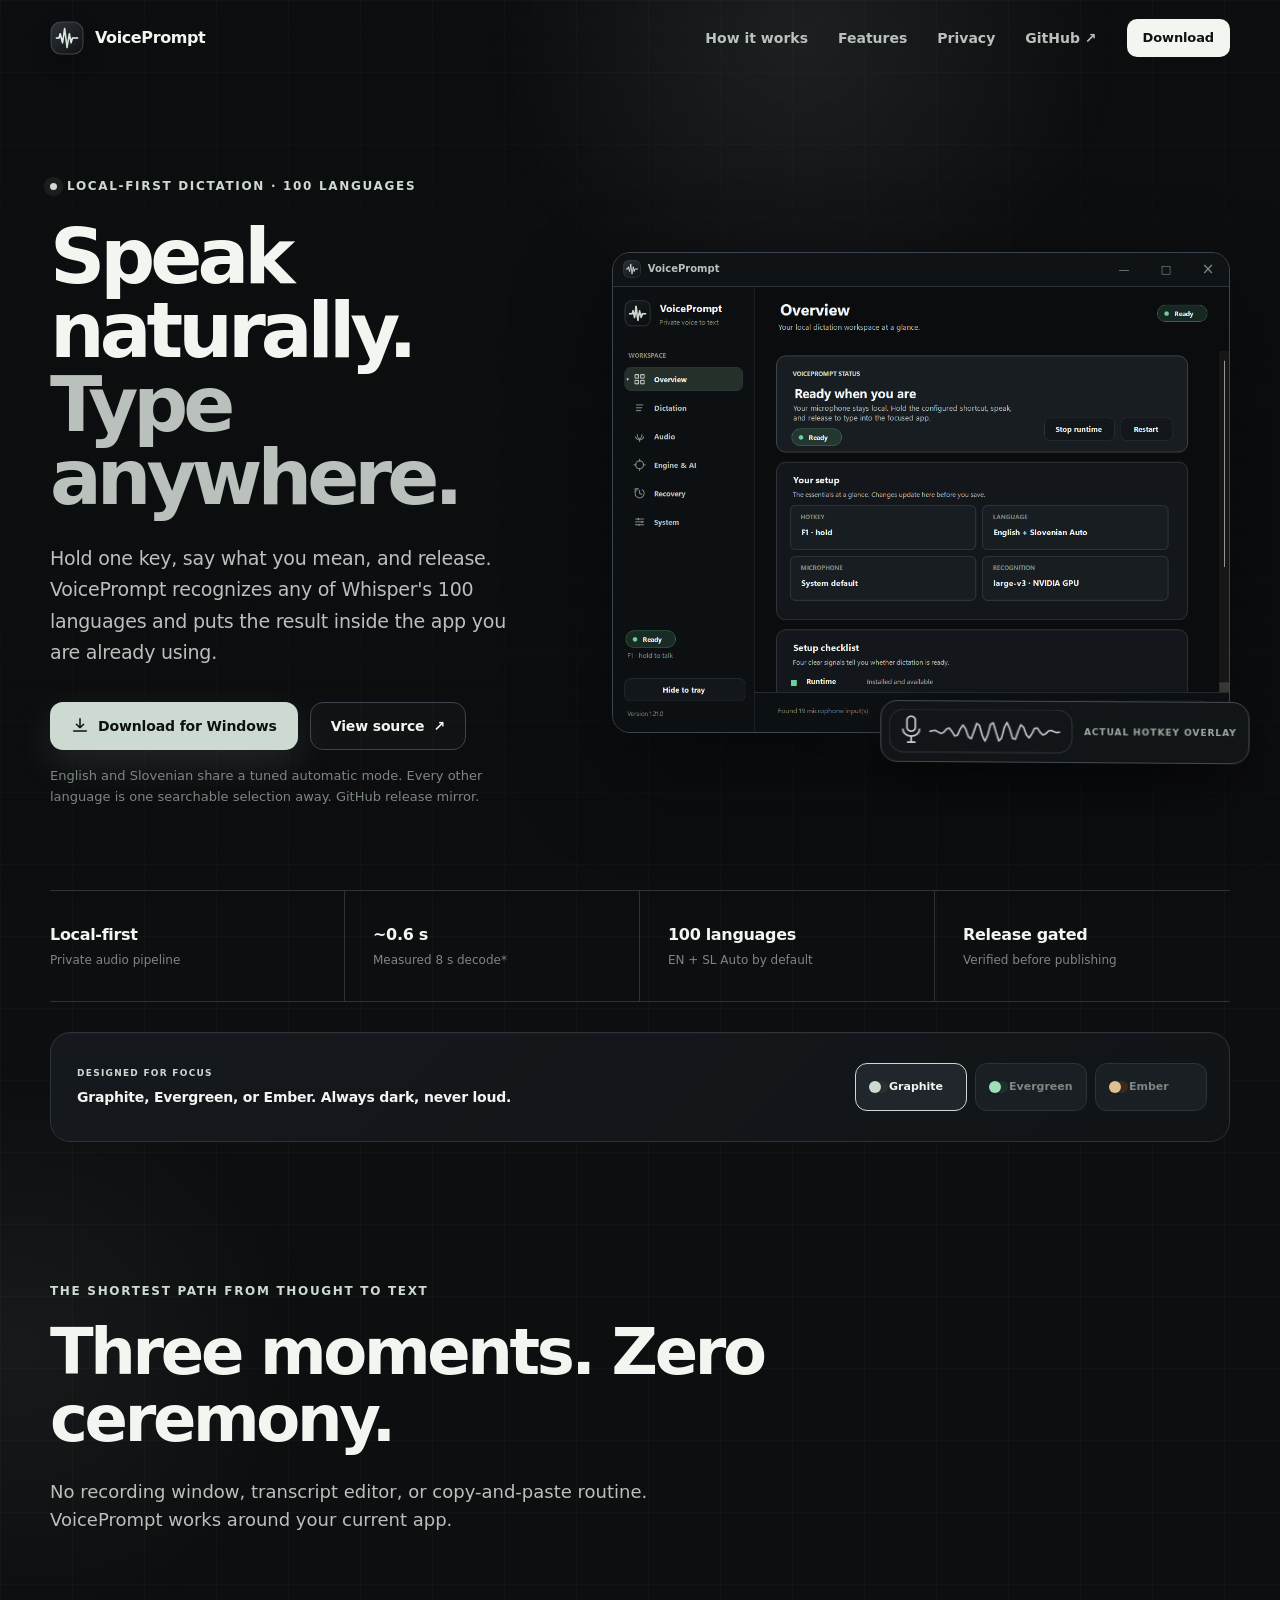
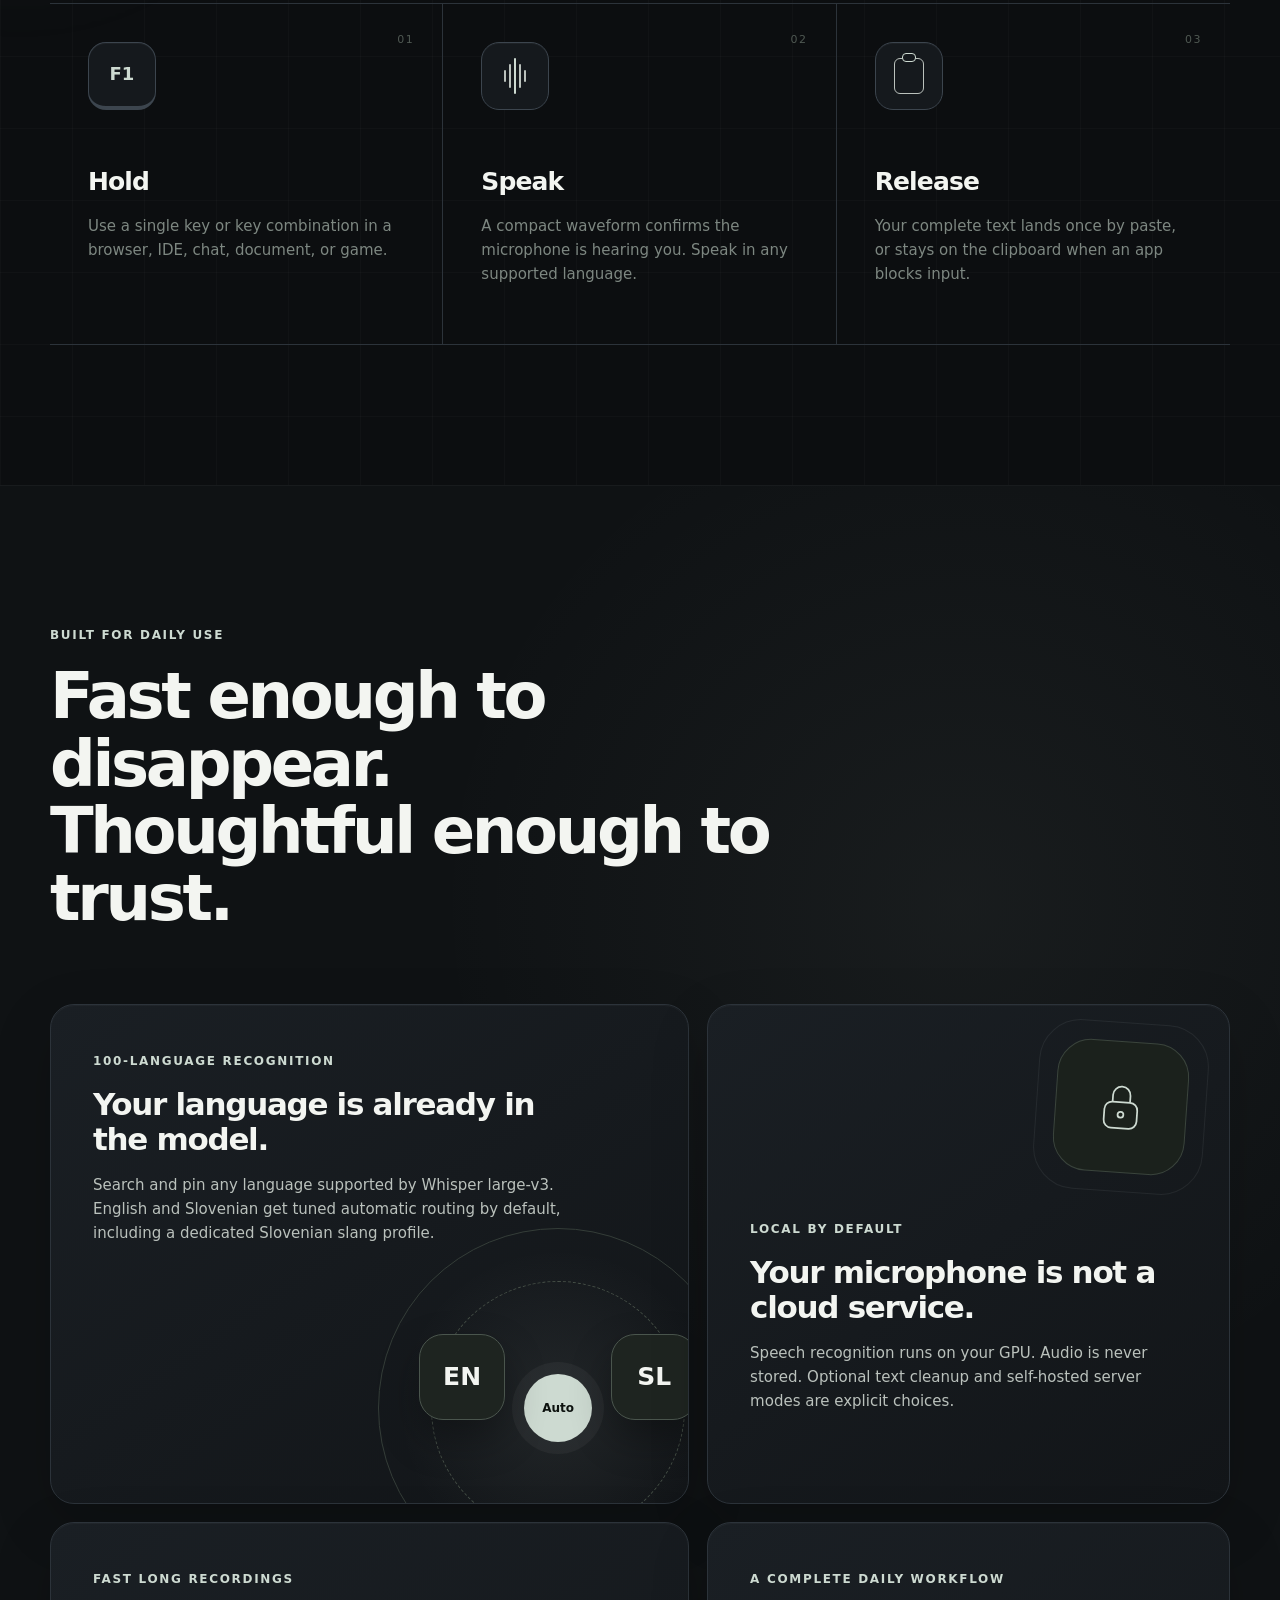
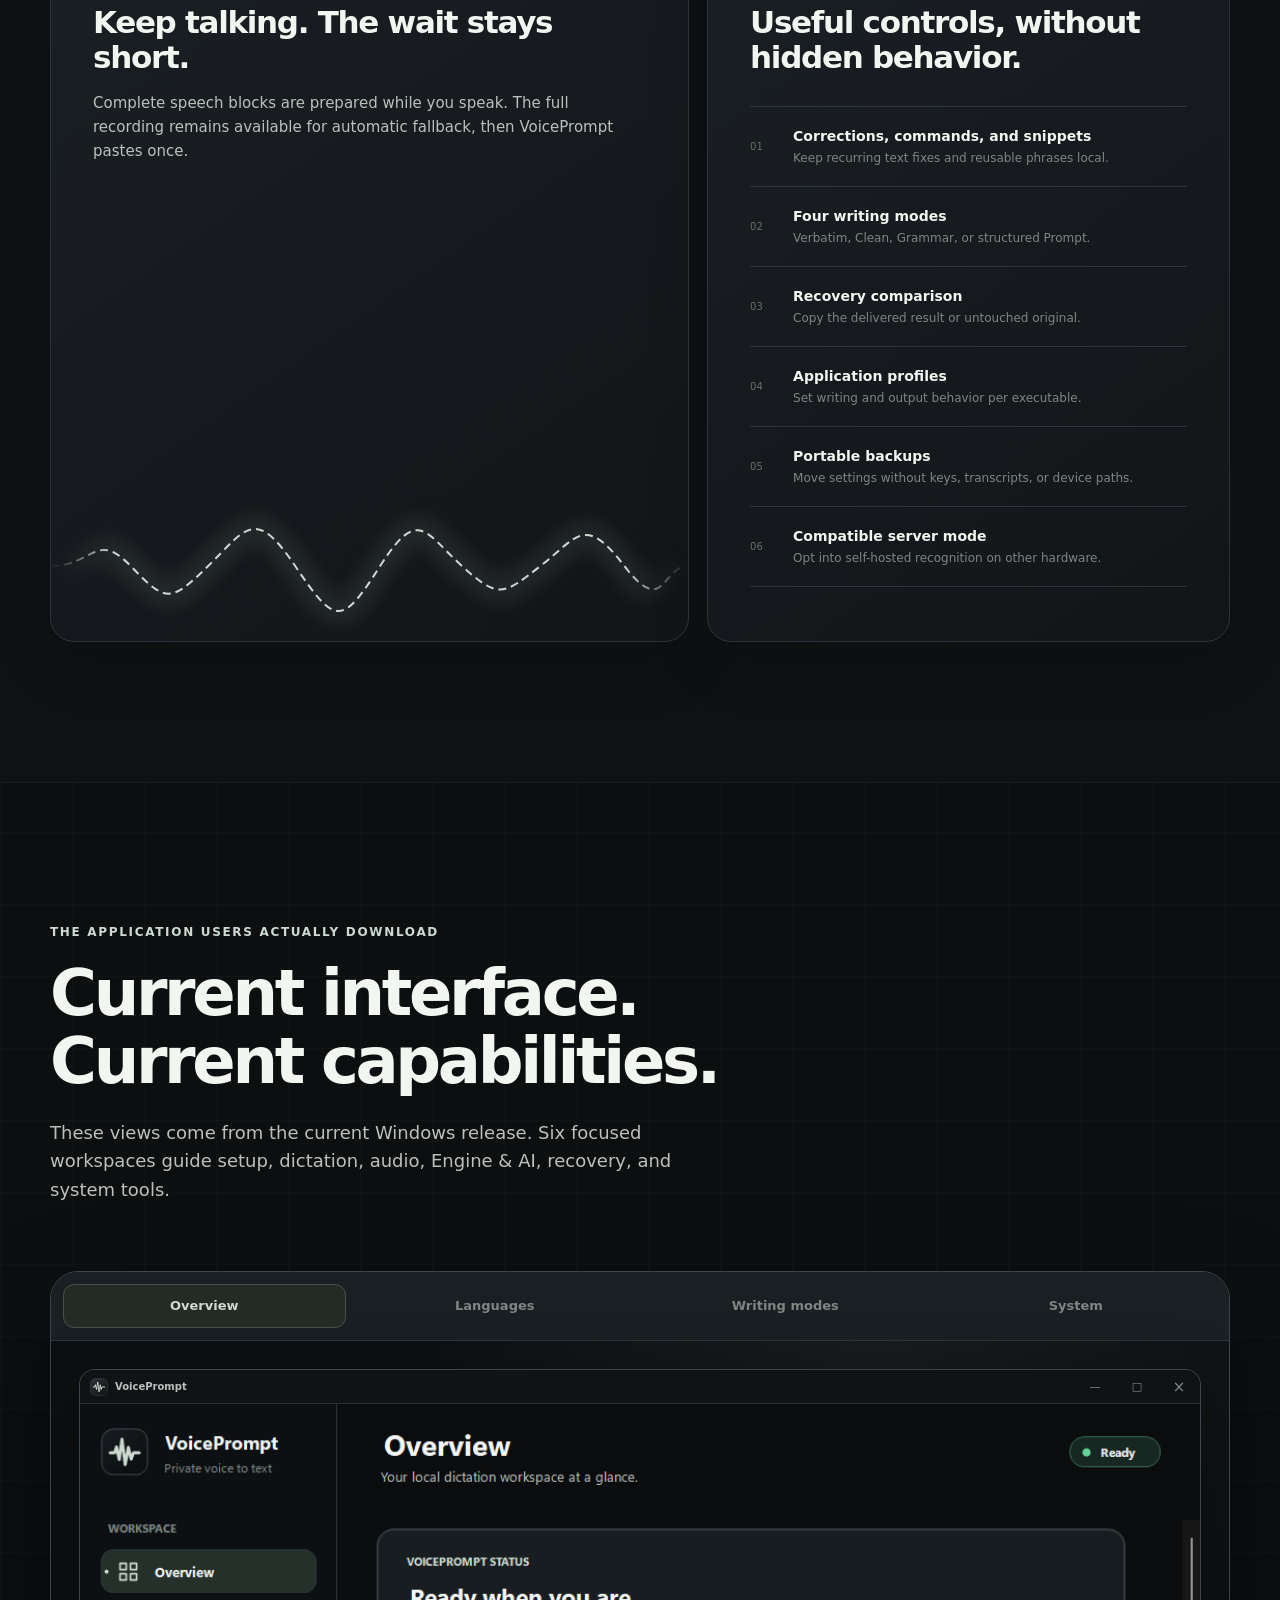
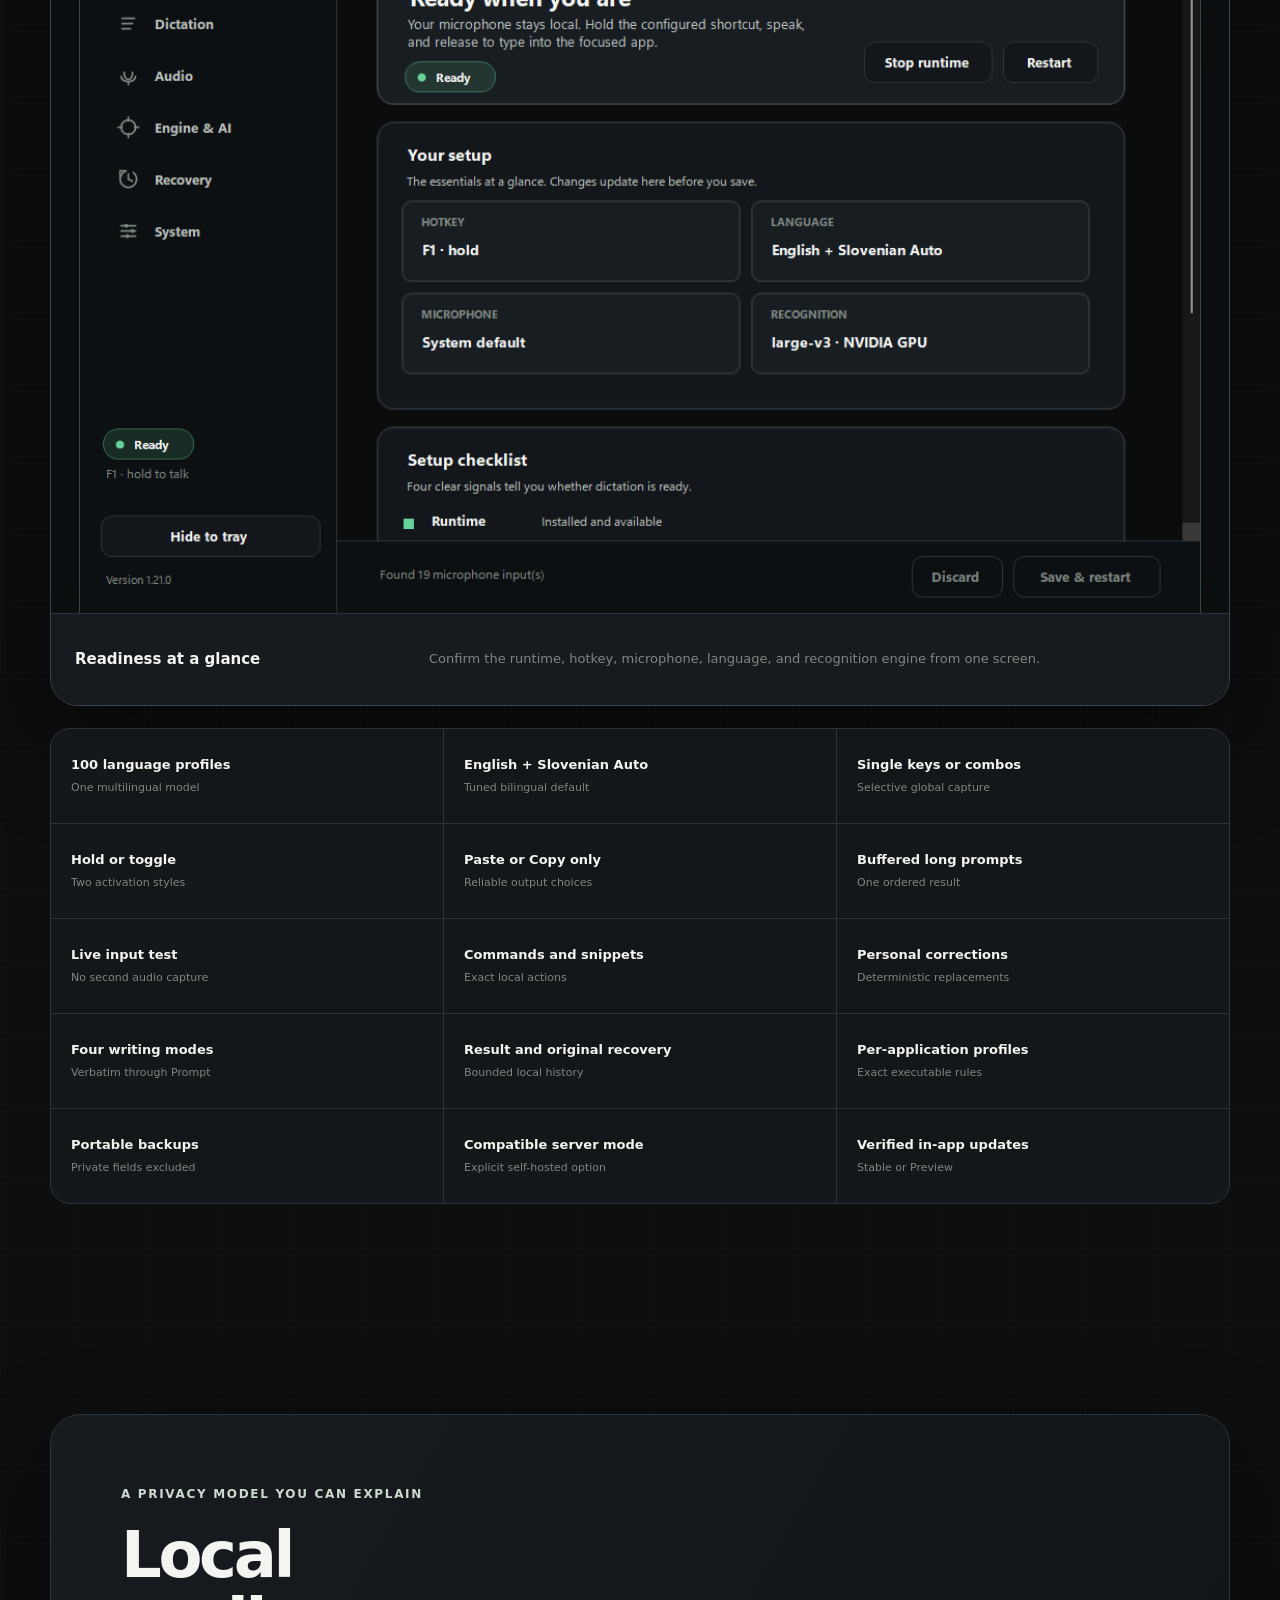
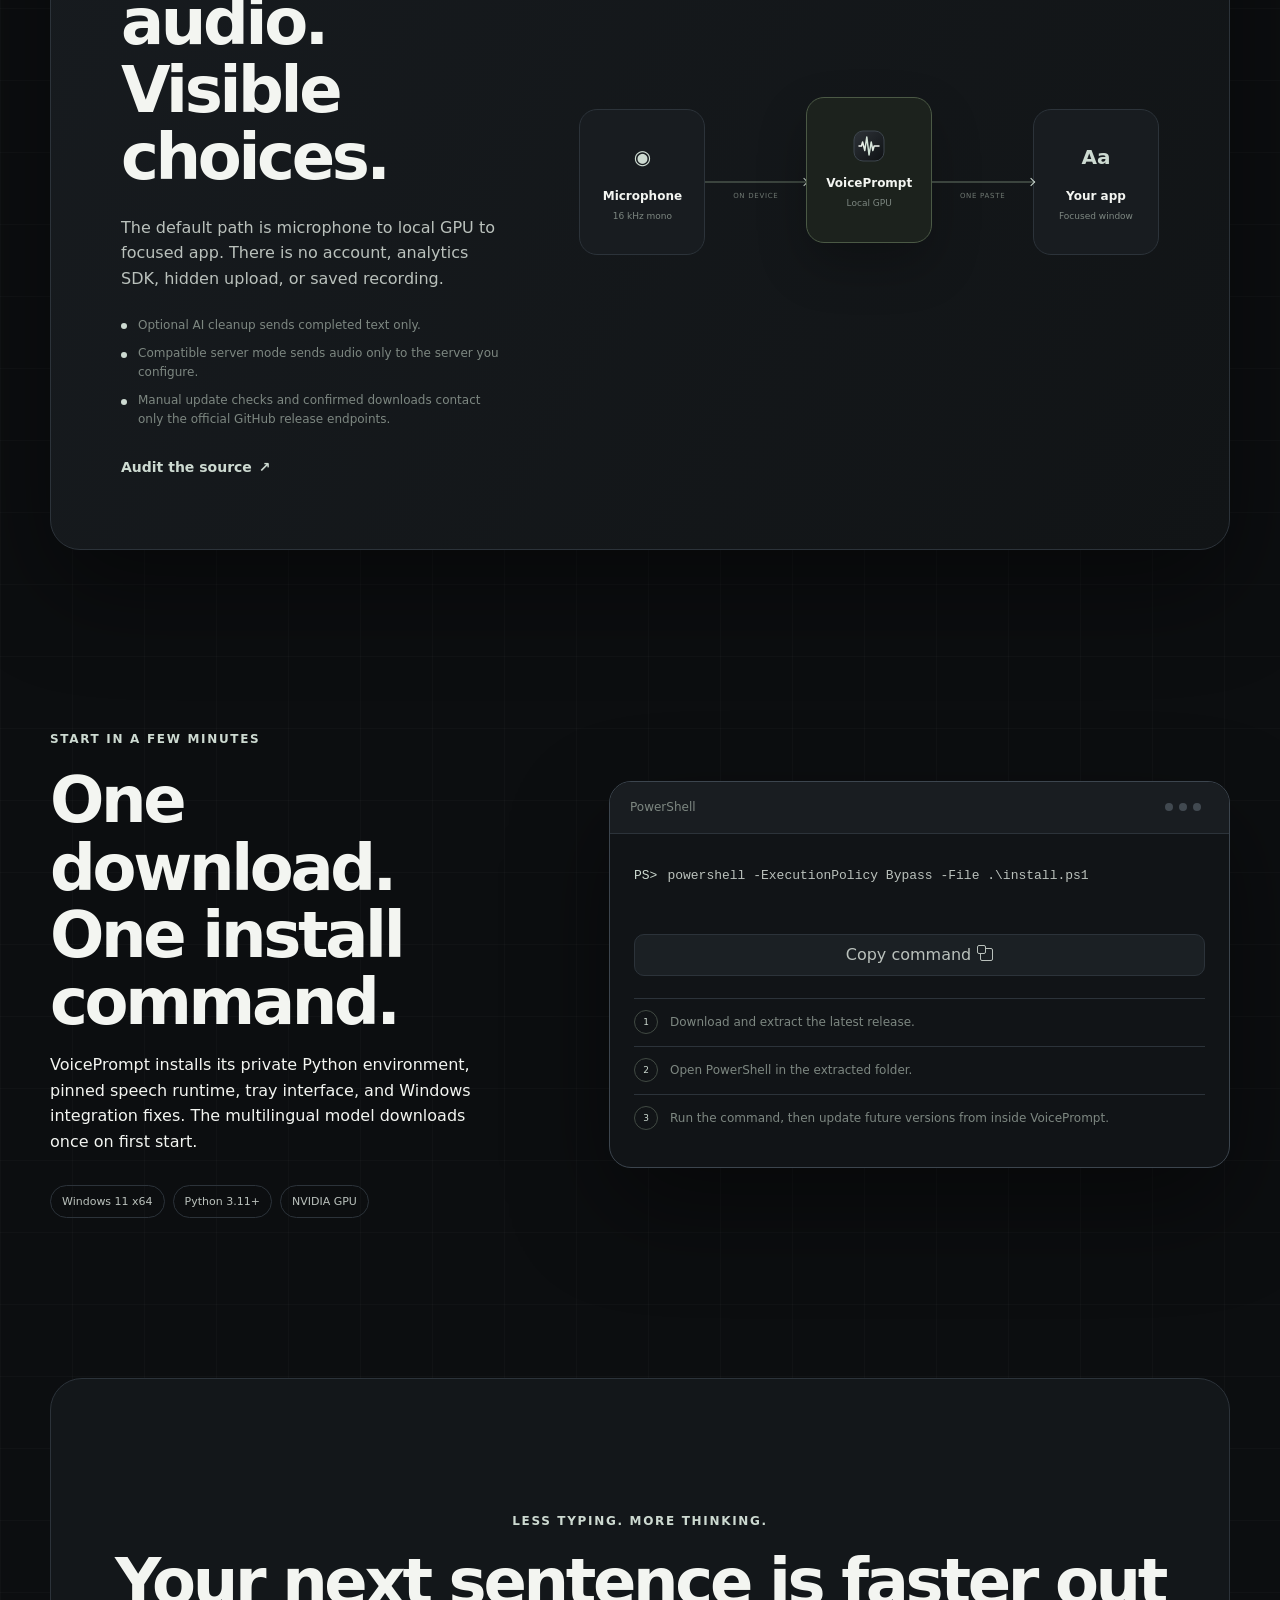
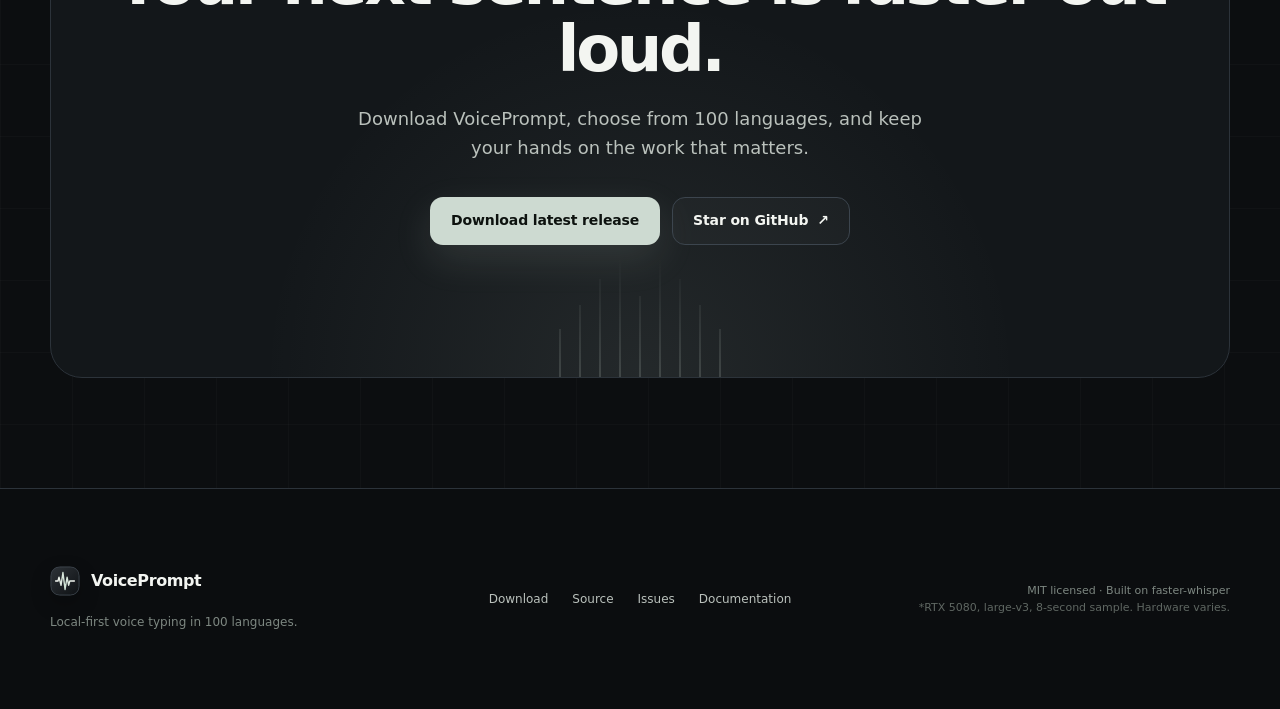
==== docs/index.html @ f35f2668 "feat(updates): install verified releases Verify GitHub digests, published checksums, archive paths, " ====
<!doctype html>
<html lang="en">
<head>
  <meta charset="utf-8">
  <meta name="viewport" content="width=device-width, initial-scale=1">
  <meta name="theme-color" content="#0c0e10">
  <meta name="color-scheme" content="dark">
  <meta name="description" content="VoicePrompt is private, GPU-accelerated voice typing for Windows with 100 Whisper languages, tuned English and Slovenian Auto, recovery, app profiles, and optional AI cleanup.">
  <meta property="og:type" content="website">
  <meta property="og:title" content="VoicePrompt — private voice typing for Windows">
  <meta property="og:description" content="Dictate in any of 100 Whisper languages. Local by default, fast on NVIDIA GPUs, with tuned English and Slovenian automatic detection.">
  <meta property="og:url" content="https://senkokg.github.io/VoicePrompt/">
  <meta property="og:image" content="https://raw.githubusercontent.com/seNkoKG/VoicePrompt/main/assets/logo.png">
  <meta name="twitter:card" content="summary_large_image">
  <link rel="canonical" href="https://senkokg.github.io/VoicePrompt/">
  <link rel="icon" href="assets/mark.svg" type="image/svg+xml">
  <link rel="stylesheet" href="styles.css">
  <title>VoicePrompt — speak naturally, type anywhere</title>
  <script type="application/ld+json">
  {
    "@context": "https://schema.org",
    "@type": "SoftwareApplication",
    "name": "VoicePrompt",
    "applicationCategory": "UtilitiesApplication",
    "operatingSystem": "Windows 11",
    "description": "Private, GPU-accelerated voice-to-text dictation for Windows with 100 supported Whisper languages.",
    "downloadUrl": "https://senkokg.github.io/VoicePrompt/downloads/VoicePrompt-v1.21.0-windows-x64.zip",
    "softwareRequirements": "Windows 11, Python 3.11 or newer, NVIDIA GPU",
    "featureList": "100 Whisper languages, English and Slovenian Auto, global push-to-talk hotkeys, long-recording buffering, local transcript recovery, reusable snippets, application profiles, verified in-app updates, optional AI text cleanup",
    "license": "https://opensource.org/license/mit"
  }
  </script>
</head>
<body>
  <a class="skip-link" href="#main">Skip to content</a>
  <div class="ambient ambient-one" aria-hidden="true"></div>
  <div class="ambient ambient-two" aria-hidden="true"></div>

  <header class="site-header" data-header>
    <nav class="nav shell" aria-label="Main navigation">
      <a class="brand" href="#top" aria-label="VoicePrompt home">
        <img src="assets/mark.svg" alt="" width="34" height="34">
        <span>VoicePrompt</span>
      </a>
      <button class="menu-button" type="button" aria-expanded="false" aria-controls="nav-links" data-menu-button>
        <span class="sr-only">Open navigation</span>
        <span></span><span></span>
      </button>
      <div class="nav-links" id="nav-links" data-nav-links>
        <a href="#how-it-works">How it works</a>
        <a href="#features">Features</a>
        <a href="#privacy">Privacy</a>
        <a href="https://github.com/seNkoKG/VoicePrompt" target="_blank" rel="noreferrer">GitHub <span aria-hidden="true">↗</span></a>
        <a class="button button-small button-light" href="downloads/VoicePrompt-v1.21.0-windows-x64.zip" download>Download</a>
      </div>
    </nav>
  </header>

  <main id="main">
    <section class="hero shell" id="top">
      <div class="hero-copy reveal">
        <div class="eyebrow"><span class="pulse-dot"></span> Local-first dictation · 100 languages</div>
        <h1>Speak naturally.<br><span>Type anywhere.</span></h1>
        <p class="hero-lede">Hold one key, say what you mean, and release. VoicePrompt recognizes any of Whisper's 100 languages and puts the result inside the app you are already using.</p>
        <div class="hero-actions">
          <a class="button button-primary" href="downloads/VoicePrompt-v1.21.0-windows-x64.zip" download>
            <svg aria-hidden="true" viewBox="0 0 20 20"><path d="M10 2v10m0 0 4-4m-4 4L6 8M3 15.5h14"/></svg>
            Download for Windows
          </a>
          <a class="button button-ghost" href="https://github.com/seNkoKG/VoicePrompt">
            View source <span aria-hidden="true">↗</span>
          </a>
        </div>
        <p class="hero-note">English and Slovenian share a tuned automatic mode. Every other language is one searchable selection away. <a href="https://github.com/seNkoKG/VoicePrompt/releases/latest">GitHub release mirror</a>.</p>
      </div>

      <div class="hero-visual reveal reveal-delay" aria-label="VoicePrompt interface preview">
        <div class="visual-glow" aria-hidden="true"></div>
        <div class="app-window product-shot-frame">
          <div class="window-bar" aria-hidden="true">
            <span class="window-title"><img src="assets/mark.svg" alt="" width="18" height="18"> VoicePrompt</span>
            <span class="window-actions"><i>—</i><i>□</i><i>×</i></span>
          </div>
          <div class="window-canvas">
            <img src="assets/app-overview.png" alt="VoicePrompt Overview showing runtime status, hotkey, language, microphone, and recognition setup" width="1080" height="780">
          </div>
        </div>
        <div class="recording-preview">
          <img src="assets/recording-overlay.png" alt="The actual compact VoicePrompt microphone and waveform overlay" width="176" height="44">
          <span>Actual hotkey overlay</span>
        </div>
      </div>
    </section>

    <section class="trust-strip shell reveal" aria-label="Product highlights">
      <div><strong>Local-first</strong><span>Private audio pipeline</span></div>
      <div><strong>~0.6 s</strong><span>Measured 8 s decode*</span></div>
      <div><strong>100 languages</strong><span>EN + SL Auto by default</span></div>
      <div><strong>Release gated</strong><span>Verified before publishing</span></div>
    </section>

    <section class="palette-strip shell reveal" aria-label="VoicePrompt interface themes">
      <div class="palette-copy">
        <span>Designed for focus</span>
        <strong>Graphite, Evergreen, or Ember. Always dark, never loud.</strong>
      </div>
      <div class="palette-controls" role="group" aria-label="Preview a website theme" data-theme-switcher>
        <button type="button" aria-pressed="true" data-theme="graphite"><i></i>Graphite</button>
        <button type="button" aria-pressed="false" data-theme="evergreen"><i></i>Evergreen</button>
        <button type="button" aria-pressed="false" data-theme="ember"><i></i>Ember</button>
      </div>
    </section>

    <section class="section shell" id="how-it-works">
      <div class="section-heading reveal">
        <p class="kicker">The shortest path from thought to text</p>
        <h2>Three moments. Zero ceremony.</h2>
        <p>No recording window, transcript editor, or copy-and-paste routine. VoicePrompt works around your current app.</p>
      </div>
      <div class="steps">
        <article class="step reveal">
          <span class="step-number">01</span>
          <div class="step-icon key-icon" aria-hidden="true">F1</div>
          <h3>Hold</h3>
          <p>Use a single key or key combination in a browser, IDE, chat, document, or game.</p>
        </article>
        <article class="step reveal reveal-delay-one">
          <span class="step-number">02</span>
          <div class="step-icon wave-icon" aria-hidden="true"><i></i><i></i><i></i><i></i><i></i></div>
          <h3>Speak</h3>
          <p>A compact waveform confirms the microphone is hearing you. Speak in any supported language.</p>
        </article>
        <article class="step reveal reveal-delay-two">
          <span class="step-number">03</span>
          <div class="step-icon paste-icon" aria-hidden="true"><span></span></div>
          <h3>Release</h3>
          <p>Your complete text lands once by paste, or stays on the clipboard when an app blocks input.</p>
        </article>
      </div>
    </section>

    <section class="section product-section" id="features">
      <div class="shell">
        <div class="section-heading reveal">
          <p class="kicker">Built for daily use</p>
          <h2>Fast enough to disappear.<br>Thoughtful enough to trust.</h2>
        </div>
        <div class="bento">
          <article class="bento-card bento-language reveal">
            <div class="card-copy">
              <span class="card-tag">100-language recognition</span>
              <h3>Your language is already in the model.</h3>
              <p>Search and pin any language supported by Whisper large-v3. English and Slovenian get tuned automatic routing by default, including a dedicated Slovenian slang profile.</p>
            </div>
            <div class="language-orbit" aria-hidden="true">
              <div class="orbit-ring"></div>
              <span class="lang-en">EN</span><span class="lang-sl">SL</span>
              <i>Auto</i><b>+98</b>
            </div>
          </article>

          <article class="bento-card bento-private reveal reveal-delay-one">
            <div class="privacy-lock" aria-hidden="true">
              <svg viewBox="0 0 64 64"><rect x="15" y="27" width="34" height="27" rx="8"/><path d="M23 27v-7a9 9 0 0118 0v7"/><circle cx="32" cy="40" r="3"/></svg>
            </div>
            <span class="card-tag">Local by default</span>
            <h3>Your microphone is not a cloud service.</h3>
            <p>Speech recognition runs on your GPU. Audio is never stored. Optional text cleanup and self-hosted server modes are explicit choices.</p>
          </article>

          <article class="bento-card bento-wave reveal">
            <span class="card-tag">Fast long recordings</span>
            <h3>Keep talking. The wait stays short.</h3>
            <p>Complete speech blocks are prepared while you speak. The full recording remains available for automatic fallback, then VoicePrompt pastes once.</p>
            <div class="wave-stage" aria-hidden="true">
              <svg viewBox="0 0 600 120" preserveAspectRatio="none">
                <path class="wave-line wave-back" d="M0 60 C40 60 42 31 75 60 S112 90 148 60 S192 12 230 60 S274 108 310 60 S352 33 387 60 S426 83 461 60 S502 18 540 60 S575 60 600 60"/>
                <path class="wave-line" d="M0 60 C40 60 42 31 75 60 S112 90 148 60 S192 12 230 60 S274 108 310 60 S352 33 387 60 S426 83 461 60 S502 18 540 60 S575 60 600 60"/>
              </svg>
            </div>
          </article>

          <article class="bento-card bento-tools reveal reveal-delay-one">
            <span class="card-tag">A complete daily workflow</span>
            <h3>Useful controls, without hidden behavior.</h3>
            <div class="tool-list">
              <div><i>01</i><span><strong>Corrections, commands, and snippets</strong><small>Keep recurring text fixes and reusable phrases local.</small></span></div>
              <div><i>02</i><span><strong>Four writing modes</strong><small>Verbatim, Clean, Grammar, or structured Prompt.</small></span></div>
              <div><i>03</i><span><strong>Recovery comparison</strong><small>Copy the delivered result or untouched original.</small></span></div>
              <div><i>04</i><span><strong>Application profiles</strong><small>Set writing and output behavior per executable.</small></span></div>
              <div><i>05</i><span><strong>Portable backups</strong><small>Move settings without keys, transcripts, or device paths.</small></span></div>
              <div><i>06</i><span><strong>Compatible server mode</strong><small>Opt into self-hosted recognition on other hardware.</small></span></div>
            </div>
          </article>
        </div>
      </div>
    </section>

    <section class="section shell interface-section" id="interface">
      <div class="section-heading reveal">
        <p class="kicker">The application users actually download</p>
        <h2>Current interface.<br>Current capabilities.</h2>
        <p>These views come from the current Windows release. Six focused workspaces guide setup, dictation, audio, Engine &amp; AI, recovery, and system tools.</p>
      </div>
      <div class="interface-showcase reveal" data-interface-showcase>
        <div class="interface-tabs" role="tablist" aria-label="VoicePrompt interface views">
          <button type="button" role="tab" aria-controls="interface-panel" aria-selected="true" data-shot="assets/app-overview.png" data-alt="VoicePrompt Overview with readiness and setup cards" data-title="Readiness at a glance" data-copy="Confirm the runtime, hotkey, microphone, language, and recognition engine from one screen.">Overview</button>
          <button type="button" role="tab" aria-controls="interface-panel" aria-selected="false" tabindex="-1" data-shot="assets/app-languages.png" data-alt="VoicePrompt Dictation page with automatic English and Slovenian detection plus an additional-language catalog" data-title="100 language profiles" data-copy="Keep fast English + Slovenian Auto as the default, or add any of Whisper's 98 other languages with portable context and corrections.">Languages</button>
          <button type="button" role="tab" aria-controls="interface-panel" aria-selected="false" tabindex="-1" data-shot="assets/app-writing.png" data-alt="VoicePrompt Engine and AI page with Verbatim, Clean, Grammar, and Prompt writing modes" data-title="Local first, optional intelligence" data-copy="Verbatim adds no provider delay. Clean, Grammar, and Prompt are explicit text-only options with strict fallback.">Writing modes</button>
          <button type="button" role="tab" aria-controls="interface-panel" aria-selected="false" tabindex="-1" data-shot="assets/app-system.png" data-alt="VoicePrompt System page showing local diagnostics and manual verified application updates" data-title="Diagnostics and safe updates" data-copy="Inspect local runtime health, choose Stable or Preview, and install a SHA-256-verified release without leaving VoicePrompt.">System</button>
        </div>
        <div class="interface-stage" id="interface-panel" role="tabpanel">
          <div class="shot-window">
            <div class="window-bar" aria-hidden="true">
              <span class="window-title"><img src="assets/mark.svg" alt="" width="18" height="18"> VoicePrompt</span>
              <span class="window-actions"><i>—</i><i>□</i><i>×</i></span>
            </div>
            <img src="assets/app-overview.png" alt="VoicePrompt Overview with readiness and setup cards" width="1080" height="780" data-interface-image>
          </div>
        </div>
        <div class="interface-caption" aria-live="polite">
          <strong data-interface-title>Readiness at a glance</strong>
          <span data-interface-copy>Confirm the runtime, hotkey, microphone, language, and recognition engine from one screen.</span>
        </div>
      </div>
      <ul class="capability-grid reveal" aria-label="VoicePrompt capabilities">
        <li><strong>100 language profiles</strong><span>One multilingual model</span></li>
        <li><strong>English + Slovenian Auto</strong><span>Tuned bilingual default</span></li>
        <li><strong>Single keys or combos</strong><span>Selective global capture</span></li>
        <li><strong>Hold or toggle</strong><span>Two activation styles</span></li>
        <li><strong>Paste or Copy only</strong><span>Reliable output choices</span></li>
        <li><strong>Buffered long prompts</strong><span>One ordered result</span></li>
        <li><strong>Live input test</strong><span>No second audio capture</span></li>
        <li><strong>Commands and snippets</strong><span>Exact local actions</span></li>
        <li><strong>Personal corrections</strong><span>Deterministic replacements</span></li>
        <li><strong>Four writing modes</strong><span>Verbatim through Prompt</span></li>
        <li><strong>Result and original recovery</strong><span>Bounded local history</span></li>
        <li><strong>Per-application profiles</strong><span>Exact executable rules</span></li>
        <li><strong>Portable backups</strong><span>Private fields excluded</span></li>
        <li><strong>Compatible server mode</strong><span>Explicit self-hosted option</span></li>
        <li><strong>Verified in-app updates</strong><span>Stable or Preview</span></li>
      </ul>
    </section>

    <section class="section shell privacy-section" id="privacy">
      <div class="privacy-panel reveal">
        <div class="privacy-copy">
          <p class="kicker">A privacy model you can explain</p>
          <h2>Local audio.<br>Visible choices.</h2>
          <p>The default path is microphone to local GPU to focused app. There is no account, analytics SDK, hidden upload, or saved recording.</p>
          <ul class="privacy-details">
            <li>Optional AI cleanup sends completed text only.</li>
            <li>Compatible server mode sends audio only to the server you configure.</li>
            <li>Manual update checks and confirmed downloads contact only the official GitHub release endpoints.</li>
          </ul>
          <a class="text-link" href="https://github.com/seNkoKG/VoicePrompt">Audit the source <span aria-hidden="true">↗</span></a>
        </div>
        <div class="privacy-flow" aria-label="Private data flow">
          <div class="flow-node"><span class="flow-icon">◉</span><strong>Microphone</strong><small>16 kHz mono</small></div>
          <div class="flow-line"><i></i><span>on device</span></div>
          <div class="flow-node featured"><img src="assets/mark.svg" alt="" width="32" height="32"><strong>VoicePrompt</strong><small>Local GPU</small></div>
          <div class="flow-line"><i></i><span>one paste</span></div>
          <div class="flow-node"><span class="flow-icon">Aa</span><strong>Your app</strong><small>Focused window</small></div>
        </div>
      </div>
    </section>

    <section class="section shell install-section" id="install">
      <div class="install-grid">
        <div class="section-heading reveal">
          <p class="kicker">Start in a few minutes</p>
          <h2>One download.<br>One install command.</h2>
          <p>VoicePrompt installs its private Python environment, pinned speech runtime, tray interface, and Windows integration fixes. The multilingual model downloads once on first start.</p>
          <div class="requirements"><span>Windows 11 x64</span><span>Python 3.11+</span><span>NVIDIA GPU</span></div>
        </div>
        <div class="install-card reveal reveal-delay-one">
          <div class="terminal-bar"><span>PowerShell</span><i></i></div>
          <div class="terminal-line"><span aria-hidden="true">PS&gt;</span><code id="install-command">powershell -ExecutionPolicy Bypass -File .\install.ps1</code></div>
          <button class="copy-button" type="button" data-copy-command><span>Copy command</span><i aria-hidden="true"></i></button>
          <ol>
            <li><span>1</span><p>Download and extract the latest release.</p></li>
            <li><span>2</span><p>Open PowerShell in the extracted folder.</p></li>
            <li><span>3</span><p>Run the command, then update future versions from inside VoicePrompt.</p></li>
          </ol>
        </div>
      </div>
    </section>

    <section class="final-cta shell reveal">
      <div class="cta-signal" aria-hidden="true">
        <i></i><i></i><i></i><i></i><i></i><i></i><i></i><i></i><i></i>
      </div>
      <p class="kicker">Less typing. More thinking.</p>
      <h2>Your next sentence is faster out loud.</h2>
      <p>Download VoicePrompt, choose from 100 languages, and keep your hands on the work that matters.</p>
      <div class="hero-actions centered">
        <a class="button button-primary" href="downloads/VoicePrompt-v1.21.0-windows-x64.zip" download>Download latest release</a>
        <a class="button button-ghost" href="https://github.com/seNkoKG/VoicePrompt">Star on GitHub <span aria-hidden="true">↗</span></a>
      </div>
    </section>
  </main>

  <footer class="site-footer">
    <div class="shell footer-grid">
      <div>
        <a class="brand" href="#top"><img src="assets/mark.svg" alt="" width="30" height="30"><span>VoicePrompt</span></a>
        <p>Local-first voice typing in 100 languages.</p>
      </div>
      <div class="footer-links">
        <a href="downloads/VoicePrompt-v1.21.0-windows-x64.zip" download>Download</a>
        <a href="https://github.com/seNkoKG/VoicePrompt">Source</a>
        <a href="https://github.com/seNkoKG/VoicePrompt/issues">Issues</a>
        <a href="https://github.com/seNkoKG/VoicePrompt/blob/main/README.md">Documentation</a>
      </div>
      <p class="footer-meta">MIT licensed · Built on faster-whisper<br><span>*RTX 5080, large-v3, 8-second sample. Hardware varies.</span></p>
    </div>
  </footer>

  <script src="app.js" defer></script>
</body>
</html>
---- docs/styles.css ----
:root {
  --bg: #0c0e10;
  --bg-soft: #111417;
  --surface: #15191d;
  --surface-raised: #1a1f24;
  --surface-light: #20262c;
  --line: #2c333a;
  --line-strong: #3c454e;
  --text: #f3f5f1;
  --text-soft: #bac1bc;
  --muted: #7d8781;
  --accent: #cddad1;
  --accent-strong: #e2e9e4;
  --accent-ink: #0d120f;
  --accent-rgb: 205 218 209;
  --ok: #66d39b;
  --shell: min(1180px, calc(100vw - 48px));
  --radius: 24px;
  --shadow: 0 40px 100px rgb(0 0 0 / 42%);
  --ease: cubic-bezier(.22, 1, .36, 1);
}

:root[data-theme="evergreen"] {
  --bg: #080d0c;
  --bg-soft: #0b110f;
  --surface: #111916;
  --surface-raised: #15201c;
  --surface-light: #1b2722;
  --line: #293a33;
  --line-strong: #3a4e45;
  --text: #f2f7f4;
  --text-soft: #b5c5bc;
  --muted: #748b7f;
  --accent: #a3dcbc;
  --accent-strong: #beedd3;
  --accent-ink: #09140e;
  --accent-rgb: 163 220 188;
}

:root[data-theme="ember"] {
  --bg: #0e0c0b;
  --bg-soft: #12100f;
  --surface: #191513;
  --surface-raised: #1f1a17;
  --surface-light: #26201c;
  --line: #3a3029;
  --line-strong: #4e4035;
  --text: #f7f4f0;
  --text-soft: #cabeb1;
  --muted: #918070;
  --accent: #e0bf92;
  --accent-strong: #efd3ac;
  --accent-ink: #18110a;
  --accent-rgb: 224 191 146;
}

*, *::before, *::after { box-sizing: border-box; }

html {
  scroll-behavior: smooth;
  scroll-padding-top: 96px;
  overflow-x: clip;
}

body {
  margin: 0;
  min-width: 320px;
  overflow-x: hidden;
  background:
    linear-gradient(rgb(255 255 255 / 2%) 1px, transparent 1px),
    linear-gradient(90deg, rgb(255 255 255 / 2%) 1px, transparent 1px),
    var(--bg);
  background-size: 72px 72px;
  color: var(--text);
  font-family: "Segoe UI Variable Text", "Segoe UI", system-ui, sans-serif;
  font-size: 16px;
  line-height: 1.6;
  -webkit-font-smoothing: antialiased;
  transition: background-color .28s ease, color .28s ease;
}

body::before {
  content: "";
  position: fixed;
  inset: 0;
  z-index: -2;
  pointer-events: none;
  background: linear-gradient(180deg, transparent 0, var(--bg) 44%, transparent 100%);
}

a { color: inherit; text-decoration: none; }
button, input { font: inherit; }
img, svg { display: block; max-width: 100%; }

::selection { background: var(--accent); color: var(--accent-ink); }

.shell { width: var(--shell); margin-inline: auto; }
.sr-only { position: absolute; width: 1px; height: 1px; padding: 0; margin: -1px; overflow: hidden; clip: rect(0, 0, 0, 0); white-space: nowrap; border: 0; }

.skip-link {
  position: fixed;
  top: 14px;
  left: 14px;
  z-index: 999;
  padding: 10px 14px;
  border-radius: 10px;
  background: var(--accent);
  color: var(--accent-ink);
  font-weight: 700;
  transform: translateY(-150%);
}
.skip-link:focus { transform: translateY(0); }

.ambient { position: absolute; z-index: -1; pointer-events: none; border-radius: 50%; filter: blur(2px); }
.ambient-one { top: -220px; left: 50%; width: 740px; height: 520px; transform: translateX(-28%); background: radial-gradient(circle, rgb(var(--accent-rgb) / 9%) 0, transparent 70%); }
.ambient-two { top: 1050px; left: -280px; width: 600px; height: 600px; background: radial-gradient(circle, rgb(210 219 210 / 6%) 0, transparent 70%); }

.site-header {
  position: sticky;
  top: 0;
  z-index: 100;
  border-bottom: 1px solid transparent;
  transition: background .25s ease, border-color .25s ease, backdrop-filter .25s ease;
}
.site-header.scrolled {
  border-color: rgb(255 255 255 / 7%);
  background: rgb(12 14 16 / 82%);
  backdrop-filter: blur(18px) saturate(140%);
}
.nav { height: 76px; display: flex; align-items: center; justify-content: space-between; }
.brand { display: inline-flex; align-items: center; gap: 11px; font-weight: 700; letter-spacing: -.025em; }
.brand img { border-radius: 10px; box-shadow: 0 8px 20px rgb(0 0 0 / 22%); }
.nav-links { display: flex; align-items: center; gap: 30px; color: var(--text-soft); font-size: 14px; font-weight: 600; }
.nav-links > a:not(.button) { transition: color .2s ease; }
.nav-links > a:not(.button):hover { color: var(--text); }
.menu-button { display: none; width: 42px; height: 42px; border: 1px solid var(--line); border-radius: 12px; background: var(--surface); color: var(--text); }
.menu-button span:not(.sr-only) { display: block; width: 18px; height: 1px; margin: 5px auto; background: currentColor; transition: transform .2s ease; }

.button {
  min-height: 48px;
  padding: 0 20px;
  border: 1px solid transparent;
  border-radius: 13px;
  display: inline-flex;
  align-items: center;
  justify-content: center;
  gap: 9px;
  font-size: 14px;
  font-weight: 700;
  letter-spacing: -.01em;
  transition: transform .2s var(--ease), background .2s ease, border-color .2s ease, color .2s ease;
}
.button:hover { transform: translateY(-2px); }
.button:focus-visible, a:focus-visible, button:focus-visible { outline: 3px solid rgb(var(--accent-rgb) / 48%); outline-offset: 3px; }
.button svg { width: 18px; fill: none; stroke: currentColor; stroke-width: 1.7; stroke-linecap: round; stroke-linejoin: round; }
.button-primary { background: var(--accent); color: var(--accent-ink); box-shadow: 0 14px 38px rgb(var(--accent-rgb) / 12%); }
.button-primary:hover { background: var(--accent-strong); box-shadow: 0 18px 46px rgb(var(--accent-rgb) / 19%); }
.button-ghost { border-color: var(--line-strong); background: rgb(255 255 255 / 2.5%); color: var(--text); }
.button-ghost:hover { border-color: #626d76; background: rgb(255 255 255 / 5%); }
.button-light { background: var(--text); color: #101214; }
.button-small { min-height: 38px; padding-inline: 15px; border-radius: 10px; font-size: 13px; }

.hero {
  min-height: 760px;
  padding-block: 100px 82px;
  display: grid;
  grid-template-columns: .88fr 1.12fr;
  align-items: center;
  gap: 76px;
}
.eyebrow, .kicker, .card-tag {
  color: var(--accent);
  font-size: 12px;
  font-weight: 750;
  letter-spacing: .14em;
  text-transform: uppercase;
}
.eyebrow { display: flex; align-items: center; gap: 10px; margin-bottom: 24px; }
.pulse-dot { width: 7px; height: 7px; border-radius: 50%; background: var(--accent); box-shadow: 0 0 0 6px rgb(var(--accent-rgb) / 8%); animation: pulse 2.2s ease-in-out infinite; }
.hero h1 { margin: 0; font-size: clamp(54px, 6vw, 84px); line-height: .96; letter-spacing: -.065em; font-weight: 720; }
.hero h1 span { color: var(--text-soft); }
.hero-lede { max-width: 590px; margin: 28px 0 0; color: var(--text-soft); font-size: 19px; line-height: 1.65; letter-spacing: -.012em; }
.hero-actions { margin-top: 34px; display: flex; align-items: center; gap: 12px; flex-wrap: wrap; }
.hero-note { margin: 16px 0 0; color: var(--muted); font-size: 13px; }

.hero-visual { position: relative; min-width: 0; perspective: 1300px; }
.visual-glow { position: absolute; inset: 20% 10% -10%; z-index: -1; background: radial-gradient(ellipse, rgb(var(--accent-rgb) / 14%), transparent 65%); filter: blur(20px); }
.app-window { overflow: hidden; border: 1px solid var(--line-strong); border-radius: 18px; background: var(--bg-soft); box-shadow: var(--shadow), 0 0 0 1px rgb(255 255 255 / 3%) inset; transform: translateZ(0); }
.product-shot-frame { background: #090b0d; }
.window-bar { height: 34px; padding-left: 10px; border-bottom: 1px solid var(--line); display: flex; align-items: center; justify-content: space-between; background: #101316; color: var(--text-soft); }
.window-title { display: inline-flex; align-items: center; gap: 7px; font-size: 10px; font-weight: 650; }
.window-title img { width: 18px; height: 18px; border-radius: 5px; }
.window-actions { align-self: stretch; display: grid; grid-template-columns: repeat(3, 42px); }
.window-actions i { display: grid; place-items: center; color: #818a84; font-size: 11px; font-style: normal; font-weight: 400; }
.window-actions i:last-child { font-size: 15px; }
.window-canvas { overflow: hidden; background: #090b0d; }
.window-canvas img { width: 100%; height: auto; }
.recording-preview { position: absolute; right: -18px; bottom: -30px; padding: 8px 12px 8px 8px; border: 1px solid #424a51; border-radius: 17px; display: flex; align-items: center; gap: 11px; background: rgb(18 21 24 / 96%); box-shadow: 0 24px 60px rgb(0 0 0 / 48%); backdrop-filter: blur(12px); transform: rotateY(-2deg); }
.recording-preview img { width: 184px; height: 44px; border-radius: 13px; }
.recording-preview span { color: #9ea7a0; font-size: 9px; font-weight: 650; text-transform: uppercase; letter-spacing: .1em; white-space: nowrap; }

.trust-strip { min-height: 112px; border-block: 1px solid var(--line); display: grid; grid-template-columns: repeat(4, 1fr); }
.trust-strip div { padding: 24px 28px; display: flex; flex-direction: column; justify-content: center; border-right: 1px solid var(--line); }
.trust-strip div:first-child { padding-left: 0; }
.trust-strip div:last-child { border: 0; }
.trust-strip strong { font-size: 16px; letter-spacing: -.02em; }
.trust-strip span { margin-top: 3px; color: var(--muted); font-size: 12px; }

.palette-strip { min-height: 110px; margin-top: 30px; padding: 18px 22px 18px 26px; border: 1px solid var(--line); border-radius: 20px; display: flex; align-items: center; justify-content: space-between; gap: 28px; background: linear-gradient(135deg, var(--surface), var(--bg-soft)); box-shadow: inset 0 1px rgb(255 255 255 / 3%); }
.palette-copy { min-width: 0; display: flex; flex-direction: column; }
.palette-copy span { color: var(--accent); font-size: 9px; font-weight: 800; letter-spacing: .14em; text-transform: uppercase; }
.palette-copy strong { margin-top: 5px; font-size: 14px; letter-spacing: -.015em; }
.palette-controls { display: grid; grid-template-columns: repeat(3, 1fr); gap: 8px; }
.palette-controls button { min-width: 112px; min-height: 48px; padding: 0 13px; border: 1px solid var(--line); border-radius: 12px; display: inline-flex; align-items: center; justify-content: flex-start; gap: 8px; background: var(--surface-raised); color: var(--muted); cursor: pointer; font-size: 11px; font-weight: 700; transition: border-color .2s ease, background .2s ease, color .2s ease, transform .2s var(--ease); }
.palette-controls button:hover { color: var(--text); transform: translateY(-1px); }
.palette-controls button[aria-pressed="true"] { border-color: var(--accent); background: var(--surface-light); color: var(--text); }
.palette-controls i { width: 12px; height: 12px; border-radius: 50%; background: #cddad1; box-shadow: 7px 0 0 #27302b; }
.palette-controls button[data-theme="evergreen"] i { background: #a3dcbc; box-shadow: 7px 0 0 #1b3228; }
.palette-controls button[data-theme="ember"] i { background: #e0bf92; box-shadow: 7px 0 0 #3b2b1d; }

.section { padding-block: 140px; }
.section-heading { max-width: 760px; }
.section-heading.center { margin-inline: auto; text-align: center; }
.kicker { margin: 0 0 18px; }
.section h2, .final-cta h2 { margin: 0; font-size: clamp(40px, 5vw, 66px); line-height: 1.05; letter-spacing: -.052em; font-weight: 690; }
.section-heading > p:last-child { max-width: 650px; margin: 24px 0 0; color: var(--text-soft); font-size: 18px; }
.steps { margin-top: 68px; display: grid; grid-template-columns: repeat(3, 1fr); border-block: 1px solid var(--line); }
.step { position: relative; min-height: 340px; padding: 38px 38px 36px; border-right: 1px solid var(--line); }
.step:last-child { border: 0; }
.step-number { position: absolute; top: 27px; right: 28px; color: #4f5852; font-size: 11px; font-variant-numeric: tabular-nums; letter-spacing: .14em; }
.step-icon { width: 68px; height: 68px; margin-bottom: 52px; border: 1px solid var(--line-strong); border-radius: 18px; display: grid; place-items: center; background: var(--surface); box-shadow: inset 0 1px rgb(255 255 255 / 4%); }
.key-icon { border-bottom-width: 4px; color: var(--accent); font-size: 18px; font-weight: 750; }
.wave-icon { display: flex; align-items: center; justify-content: center; gap: 3px; }
.wave-icon i { width: 2px; height: 12px; border-radius: 2px; background: var(--text-soft); }
.wave-icon i:nth-child(2), .wave-icon i:nth-child(4) { height: 24px; }
.wave-icon i:nth-child(3) { height: 36px; background: var(--accent); }
.paste-icon span { position: relative; width: 30px; height: 36px; border: 1.5px solid var(--text-soft); border-radius: 6px; }
.paste-icon span::before { content: ""; position: absolute; top: -6px; left: 7px; width: 14px; height: 9px; border: 1.5px solid var(--accent); border-radius: 4px; background: var(--surface); }
.step h3 { margin: 0 0 12px; font-size: 25px; letter-spacing: -.035em; }
.step p { margin: 0; color: var(--muted); font-size: 15px; }

.product-section { position: relative; border-block: 1px solid rgb(255 255 255 / 4%); background: #0f1214; }
.product-section::before { content: ""; position: absolute; inset: 0; pointer-events: none; background: radial-gradient(circle at 75% 22%, rgb(var(--accent-rgb) / 5%), transparent 30%); }
.bento { position: relative; margin-top: 72px; display: grid; grid-template-columns: 1.1fr .9fr; gap: 18px; }
.bento-card { position: relative; overflow: hidden; min-height: 380px; padding: 42px; border: 1px solid var(--line); border-radius: var(--radius); background: linear-gradient(145deg, var(--surface-raised), #121518); box-shadow: 0 20px 60px rgb(0 0 0 / 16%); }
.bento-card::after { content: ""; position: absolute; inset: 0; pointer-events: none; border-radius: inherit; box-shadow: inset 0 1px rgb(255 255 255 / 3%); }
.bento-card h3 { max-width: 510px; margin: 14px 0 15px; font-size: 31px; line-height: 1.15; letter-spacing: -.042em; }
.bento-card p { max-width: 540px; margin: 0; color: var(--text-soft); font-size: 15px; }
.bento-language { min-height: 500px; }
.bento-language .card-copy { position: relative; z-index: 2; max-width: 470px; }
.language-orbit { position: absolute; right: -50px; bottom: -85px; width: 360px; height: 360px; border: 1px solid #343d38; border-radius: 50%; display: grid; place-items: center; background: radial-gradient(circle, rgb(var(--accent-rgb) / 8%) 0, transparent 63%); }
.orbit-ring { position: absolute; inset: 52px; border: 1px dashed #465047; border-radius: 50%; animation: spin 22s linear infinite; }
.language-orbit span { position: absolute; width: 86px; height: 86px; border: 1px solid #4a554d; border-radius: 24px; display: grid; place-items: center; background: #1e2420; color: var(--text); font-size: 25px; font-weight: 760; box-shadow: 0 18px 40px rgb(0 0 0 / 30%); }
.language-orbit .lang-en { left: 40px; top: 105px; }
.language-orbit .lang-sl { right: 40px; top: 105px; }
.language-orbit i { width: 68px; height: 68px; border-radius: 50%; display: grid; place-items: center; background: var(--accent); color: var(--accent-ink); font-size: 12px; font-style: normal; font-weight: 800; box-shadow: 0 0 0 12px rgb(var(--accent-rgb) / 5%); }
.language-orbit b { position: absolute; bottom: 52px; padding: 6px 12px; border: 1px solid #465047; border-radius: 99px; background: #171c19; color: var(--text-soft); font-size: 11px; letter-spacing: .04em; }
.bento-private { min-height: 500px; padding-top: 210px; }
.privacy-lock { position: absolute; top: 36px; right: 42px; width: 132px; height: 132px; border: 1px solid #3a443c; border-radius: 34px; display: grid; place-items: center; background: #1b211c; transform: rotate(4deg); }
.privacy-lock::before { content: ""; position: absolute; inset: -20px; border: 1px solid rgb(var(--accent-rgb) / 8%); border-radius: 42px; }
.privacy-lock svg { width: 62px; fill: none; stroke: var(--accent); stroke-width: 1.8; }
.bento-wave { min-height: 390px; }
.wave-stage { position: absolute; right: 0; bottom: 0; left: 0; height: 150px; mask-image: linear-gradient(90deg, transparent, black 10%, black 90%, transparent); }
.wave-stage svg { width: 100%; height: 100%; overflow: visible; }
.wave-line { fill: none; stroke: var(--accent); stroke-width: 2; vector-effect: non-scaling-stroke; stroke-dasharray: 8 5; animation: dash 12s linear infinite; }
.wave-back { stroke: rgb(var(--accent-rgb) / 12%); stroke-width: 18; filter: blur(9px); stroke-dasharray: none; }
.bento-tools { min-height: 720px; }
.tool-list { margin-top: 30px; border-top: 1px solid var(--line); }
.tool-list > div { min-height: 80px; padding-block: 15px; border-bottom: 1px solid var(--line); display: flex; align-items: center; gap: 16px; }
.tool-list i { width: 27px; color: #667067; font-size: 10px; font-style: normal; }
.tool-list span { display: flex; flex-direction: column; }
.tool-list strong { font-size: 14px; }
.tool-list small { margin-top: 2px; color: var(--muted); font-size: 12px; }

.interface-section { padding-bottom: 70px; }
.interface-showcase { margin-top: 66px; overflow: hidden; border: 1px solid var(--line-strong); border-radius: 28px; background: #111417; box-shadow: var(--shadow); }
.interface-tabs { padding: 12px; border-bottom: 1px solid var(--line); display: grid; grid-template-columns: repeat(4, 1fr); gap: 8px; background: var(--surface-raised); }
.interface-tabs button { min-height: 44px; border: 1px solid transparent; border-radius: 11px; background: transparent; color: var(--muted); cursor: pointer; font-size: 13px; font-weight: 700; transition: background .2s ease, border-color .2s ease, color .2s ease; }
.interface-tabs button:hover { color: var(--text); }
.interface-tabs button[aria-selected="true"] { border-color: #465049; background: #242a26; color: var(--accent); }
.interface-stage { padding: 28px 28px 0; background: radial-gradient(circle at 70% 0, rgb(var(--accent-rgb) / 6%), transparent 40%), #0d1012; }
.shot-window { overflow: hidden; border: 1px solid var(--line-strong); border-bottom: 0; border-radius: 16px 16px 0 0; background: #090b0d; box-shadow: 0 24px 70px rgb(0 0 0 / 36%); }
.shot-window > img { width: 100%; height: auto; }
.interface-caption { min-height: 92px; padding: 20px 24px; border-top: 1px solid var(--line); display: grid; grid-template-columns: .42fr 1fr; align-items: center; gap: 28px; background: #171b1f; }
.interface-caption strong { font-size: 15px; }
.interface-caption span { color: var(--muted); font-size: 13px; }
.capability-grid { margin: 22px 0 0; padding: 0; display: grid; grid-template-columns: repeat(3, 1fr); gap: 1px; overflow: hidden; border: 1px solid var(--line); border-radius: 20px; background: var(--line); list-style: none; }
.capability-grid li { min-height: 94px; padding: 20px; display: flex; flex-direction: column; justify-content: center; background: #13171a; }
.capability-grid strong { font-size: 13px; }
.capability-grid span { margin-top: 3px; color: var(--muted); font-size: 11px; }

.privacy-section { padding-bottom: 40px; }
.privacy-panel { overflow: hidden; min-height: 550px; padding: 70px; border: 1px solid var(--line); border-radius: 30px; display: grid; grid-template-columns: .8fr 1.2fr; align-items: center; gap: 72px; background: linear-gradient(120deg, #171b1f, #111416); box-shadow: var(--shadow); }
.privacy-copy p:not(.kicker) { margin: 24px 0; color: var(--text-soft); }
.privacy-details { margin: 0 0 24px; padding: 0; display: grid; gap: 9px; color: var(--muted); font-size: 12px; list-style: none; }
.privacy-details li { position: relative; padding-left: 17px; }
.privacy-details li::before { content: ""; position: absolute; top: .65em; left: 0; width: 6px; height: 6px; border-radius: 50%; background: var(--accent); }
.text-link { display: inline-flex; align-items: center; gap: 7px; color: var(--accent); font-size: 14px; font-weight: 700; }
.privacy-flow { display: grid; grid-template-columns: 1fr .8fr 1fr .8fr 1fr; align-items: center; }
.flow-node { min-width: 0; height: 146px; padding: 18px 10px; border: 1px solid var(--line); border-radius: 18px; display: flex; flex-direction: column; align-items: center; justify-content: center; background: #181c20; text-align: center; }
.flow-node.featured { border-color: #4b5945; background: #1c221d; transform: translateY(-12px); box-shadow: 0 22px 50px rgb(0 0 0 / 24%); }
.flow-node img { margin-bottom: 12px; }
.flow-icon { height: 34px; margin-bottom: 12px; color: var(--accent); font-size: 20px; font-weight: 700; }
.flow-node strong { font-size: 12px; }
.flow-node small { margin-top: 3px; color: var(--muted); font-size: 9px; }
.flow-line { position: relative; height: 2px; background: #3b443e; }
.flow-line i { position: absolute; top: -2px; right: -1px; width: 6px; height: 6px; border-top: 1px solid var(--accent); border-right: 1px solid var(--accent); transform: rotate(45deg); }
.flow-line span { position: absolute; top: 10px; left: 50%; color: #6f7872; font-size: 7px; white-space: nowrap; text-transform: uppercase; letter-spacing: .1em; transform: translateX(-50%); }

.install-section { padding-bottom: 160px; }
.install-grid { display: grid; grid-template-columns: .85fr 1.15fr; align-items: center; gap: 100px; }
.requirements { margin-top: 30px; display: flex; flex-wrap: wrap; gap: 8px; }
.requirements span { padding: 7px 11px; border: 1px solid var(--line); border-radius: 99px; color: var(--text-soft); font-size: 11px; }
.install-card { overflow: hidden; border: 1px solid var(--line-strong); border-radius: 22px; background: #111417; box-shadow: var(--shadow); }
.terminal-bar { height: 52px; padding: 0 20px; border-bottom: 1px solid var(--line); display: flex; align-items: center; justify-content: space-between; background: #191d21; }
.terminal-bar span { color: var(--muted); font-size: 12px; }
.terminal-bar i, .terminal-bar i::before, .terminal-bar i::after { width: 8px; height: 8px; border-radius: 50%; background: #414950; }
.terminal-bar i { position: relative; margin-right: 36px; }
.terminal-bar i::before, .terminal-bar i::after { content: ""; position: absolute; top: 0; }
.terminal-bar i::before { left: 14px; }.terminal-bar i::after { left: 28px; }
.terminal-line { min-height: 100px; padding: 30px 24px; display: flex; align-items: flex-start; gap: 10px; color: var(--text-soft); font-family: "Cascadia Code", Consolas, monospace; font-size: 13px; line-height: 1.8; }
.terminal-line span { color: var(--accent); user-select: none; }
.terminal-line code { overflow-wrap: anywhere; }
.select-command code { background: rgb(var(--accent-rgb) / 14%); }
.copy-button { width: calc(100% - 48px); min-height: 42px; margin: 0 24px 22px; border: 1px solid var(--line); border-radius: 10px; display: flex; align-items: center; justify-content: center; gap: 9px; background: #1b2024; color: var(--text-soft); cursor: pointer; transition: background .2s ease, color .2s ease; }
.copy-button:hover { background: #22282d; color: var(--text); }
.copy-button i { position: relative; width: 13px; height: 13px; border: 1px solid currentColor; border-radius: 2px; }
.copy-button i::before { content: ""; position: absolute; top: -4px; left: -4px; width: 9px; height: 9px; border: 1px solid currentColor; border-radius: 2px; background: #1b2024; }
.copy-button.copied { color: var(--accent); }
.install-card ol { margin: 0; padding: 0 24px 25px; list-style: none; }
.install-card li { min-height: 48px; border-top: 1px solid var(--line); display: flex; align-items: center; gap: 12px; }
.install-card li > span { width: 24px; height: 24px; border: 1px solid #414a43; border-radius: 50%; display: grid; place-items: center; color: var(--accent); font-size: 9px; }
.install-card li p { margin: 0; color: var(--muted); font-size: 12px; }

.final-cta { position: relative; overflow: hidden; min-height: 600px; padding: 90px 40px; border: 1px solid var(--line); border-radius: 32px; display: flex; flex-direction: column; align-items: center; justify-content: center; background: radial-gradient(circle at 50% 100%, rgb(var(--accent-rgb) / 9%), transparent 45%), #13171a; text-align: center; }
.final-cta > p:not(.kicker) { max-width: 570px; margin: 22px 0 0; color: var(--text-soft); font-size: 18px; }
.centered { justify-content: center; }
.cta-signal { position: absolute; inset: auto 0 0; height: 120px; display: flex; align-items: flex-end; justify-content: center; gap: 18px; opacity: .18; mask-image: linear-gradient(transparent, black); }
.cta-signal i { width: 2px; height: 40%; background: var(--accent); }
.cta-signal i:nth-child(2), .cta-signal i:nth-child(8) { height: 60%; }
.cta-signal i:nth-child(3), .cta-signal i:nth-child(7) { height: 82%; }
.cta-signal i:nth-child(4), .cta-signal i:nth-child(6) { height: 100%; }
.cta-signal i:nth-child(5) { height: 68%; }

.site-footer { margin-top: 110px; border-top: 1px solid var(--line); background: #0b0d0f; }
.footer-grid { min-height: 220px; display: grid; grid-template-columns: 1fr auto 1fr; align-items: center; gap: 60px; }
.footer-grid > div:first-child p { margin: 10px 0 0; color: var(--muted); font-size: 12px; }
.footer-links { display: flex; gap: 24px; color: var(--text-soft); font-size: 12px; }
.footer-links a:hover { color: var(--text); }
.footer-meta { color: var(--muted); font-size: 11px; text-align: right; }
.footer-meta span { color: #5f6762; }

.reveal { opacity: 0; transform: translateY(24px); transition: opacity .75s var(--ease), transform .75s var(--ease); }
.reveal.visible { opacity: 1; transform: translateY(0); }
.reveal-delay { transition-delay: .12s; }
.reveal-delay-one { transition-delay: .08s; }
.reveal-delay-two { transition-delay: .16s; }

.error-page { min-height: 100vh; display: grid; place-items: center; text-align: center; }
.error-page main { width: min(560px, calc(100vw - 40px)); padding: 60px; border: 1px solid var(--line); border-radius: 26px; background: var(--surface); }
.error-page img { margin: 0 auto 26px; }
.error-page h1 { margin: 0; font-size: clamp(38px, 8vw, 62px); letter-spacing: -.05em; }
.error-page p:not(.kicker) { margin: 18px 0 28px; color: var(--muted); }

@keyframes pulse { 50% { box-shadow: 0 0 0 10px rgb(var(--accent-rgb) / 0%); } }
@keyframes spin { to { transform: rotate(360deg); } }
@keyframes dash { to { stroke-dashoffset: -300; } }

@media (max-width: 1050px) {
  .hero { grid-template-columns: 1fr; padding-top: 70px; }
  .hero-copy { max-width: 760px; }
  .hero-visual { width: min(780px, 100%); margin-inline: auto; }
  .privacy-panel { padding: 50px; grid-template-columns: 1fr; }
  .privacy-copy { max-width: 680px; }
  .install-grid { gap: 55px; }
}

@media (max-width: 820px) {
  :root { --shell: min(100% - 32px, 680px); }
  .nav { height: 68px; }
  .menu-button { display: block; }
  .menu-button[aria-expanded="true"] span:not(.sr-only):nth-of-type(1) { transform: translateY(3px) rotate(45deg); }
  .menu-button[aria-expanded="true"] span:not(.sr-only):nth-of-type(2) { transform: translateY(-3px) rotate(-45deg); }
  .nav-links { position: absolute; top: 68px; right: 16px; left: 16px; padding: 18px; border: 1px solid var(--line); border-radius: 16px; display: none; flex-direction: column; align-items: stretch; gap: 4px; background: rgb(18 21 24 / 98%); box-shadow: 0 24px 60px rgb(0 0 0 / 40%); }
  .nav-links.open { display: flex; }
  .nav-links a { padding: 11px 12px; }
  .nav-links .button { margin-top: 6px; }
  .hero { min-height: auto; padding-block: 72px 70px; gap: 70px; }
  .hero h1 { font-size: clamp(50px, 12vw, 72px); }
  .recording-preview { right: 18px; }
  .palette-strip { align-items: flex-start; flex-direction: column; }
  .palette-controls { width: 100%; }
  .palette-controls button { justify-content: center; }
  .trust-strip { grid-template-columns: 1fr 1fr; }
  .trust-strip div { padding-left: 20px; border-bottom: 1px solid var(--line); }
  .trust-strip div:nth-child(2) { border-right: 0; }
  .trust-strip div:nth-child(3), .trust-strip div:nth-child(4) { border-bottom: 0; }
  .section { padding-block: 105px; }
  .steps { grid-template-columns: 1fr; }
  .step { min-height: 250px; border-right: 0; border-bottom: 1px solid var(--line); }
  .step-icon { margin-bottom: 28px; }
  .bento { grid-template-columns: 1fr; }
  .privacy-flow { margin-top: 15px; }
  .install-grid { grid-template-columns: 1fr; }
  .capability-grid { grid-template-columns: repeat(2, 1fr); }
  .footer-grid { padding-block: 60px; grid-template-columns: 1fr; gap: 28px; }
  .footer-meta { text-align: left; }
}

@media (max-width: 560px) {
  :root { --shell: calc(100% - 24px); --radius: 20px; }
  body { background-size: 52px 52px; }
  .ambient-one { left: 0; width: 100vw; transform: none; }
  .hero { padding-top: 56px; }
  .hero h1 { font-size: clamp(45px, 14vw, 62px); }
  .hero-lede { font-size: 17px; }
  .hero-actions, .hero-actions .button { width: 100%; }
  .app-window { border-radius: 14px; transform: none; }
  .window-actions { grid-template-columns: repeat(3, 30px); }
  .recording-preview { right: 8px; bottom: -30px; padding-right: 8px; }
  .recording-preview img { width: 150px; height: auto; }
  .recording-preview span { display: none; }
  .trust-strip { margin-top: 30px; }
  .trust-strip div { padding: 18px 12px; }
  .trust-strip div:first-child { padding-left: 12px; }
  .section h2, .final-cta h2 { font-size: clamp(37px, 12vw, 52px); }
  .section-heading > p:last-child { font-size: 16px; }
  .step { padding-inline: 24px; }
  .bento-card { min-height: 390px; padding: 28px; }
  .bento-card h3 { font-size: 27px; }
  .bento-language { min-height: 550px; }
  .language-orbit { right: 50%; bottom: -65px; width: 320px; height: 320px; transform: translateX(50%); }
  .language-orbit .lang-en { left: 24px; }
  .language-orbit .lang-sl { right: 24px; }
  .language-orbit b { bottom: 80px; }
  .bento-private { padding-top: 190px; }
  .privacy-lock { top: 30px; right: 30px; width: 112px; height: 112px; }
  .bento-tools { min-height: 780px; }
  .interface-showcase { margin-top: 44px; border-radius: 20px; }
  .interface-tabs { grid-template-columns: 1fr; }
  .interface-stage { padding: 10px 10px 0; }
  .shot-window { border-radius: 10px 10px 0 0; }
  .interface-caption { grid-template-columns: 1fr; gap: 5px; }
  .palette-controls { grid-template-columns: 1fr; }
  .capability-grid { grid-template-columns: 1fr; }
  .privacy-panel { padding: 36px 24px; gap: 45px; }
  .privacy-flow { grid-template-columns: 1fr; gap: 16px; }
  .flow-node { height: 112px; }
  .flow-node.featured { transform: none; }
  .flow-line { width: 2px; height: 30px; margin-inline: auto; }
  .flow-line i { top: auto; right: -2px; bottom: 0; transform: rotate(135deg); }
  .flow-line span { top: 7px; left: 14px; transform: none; }
  .install-section { padding-bottom: 110px; }
  .terminal-line { font-size: 11px; }
  .final-cta { min-height: 560px; padding-inline: 22px; }
  .footer-links { flex-wrap: wrap; }
  .error-page main { padding: 45px 24px; }
}

@media (prefers-reduced-motion: reduce) {
  html { scroll-behavior: auto; }
  *, *::before, *::after { scroll-behavior: auto !important; animation-duration: .01ms !important; animation-iteration-count: 1 !important; transition-duration: .01ms !important; }
}

@media (prefers-contrast: more) {
  :root { --line: #56605a; --muted: #b7beb9; }
  .button-ghost { border-color: var(--text-soft); }
}
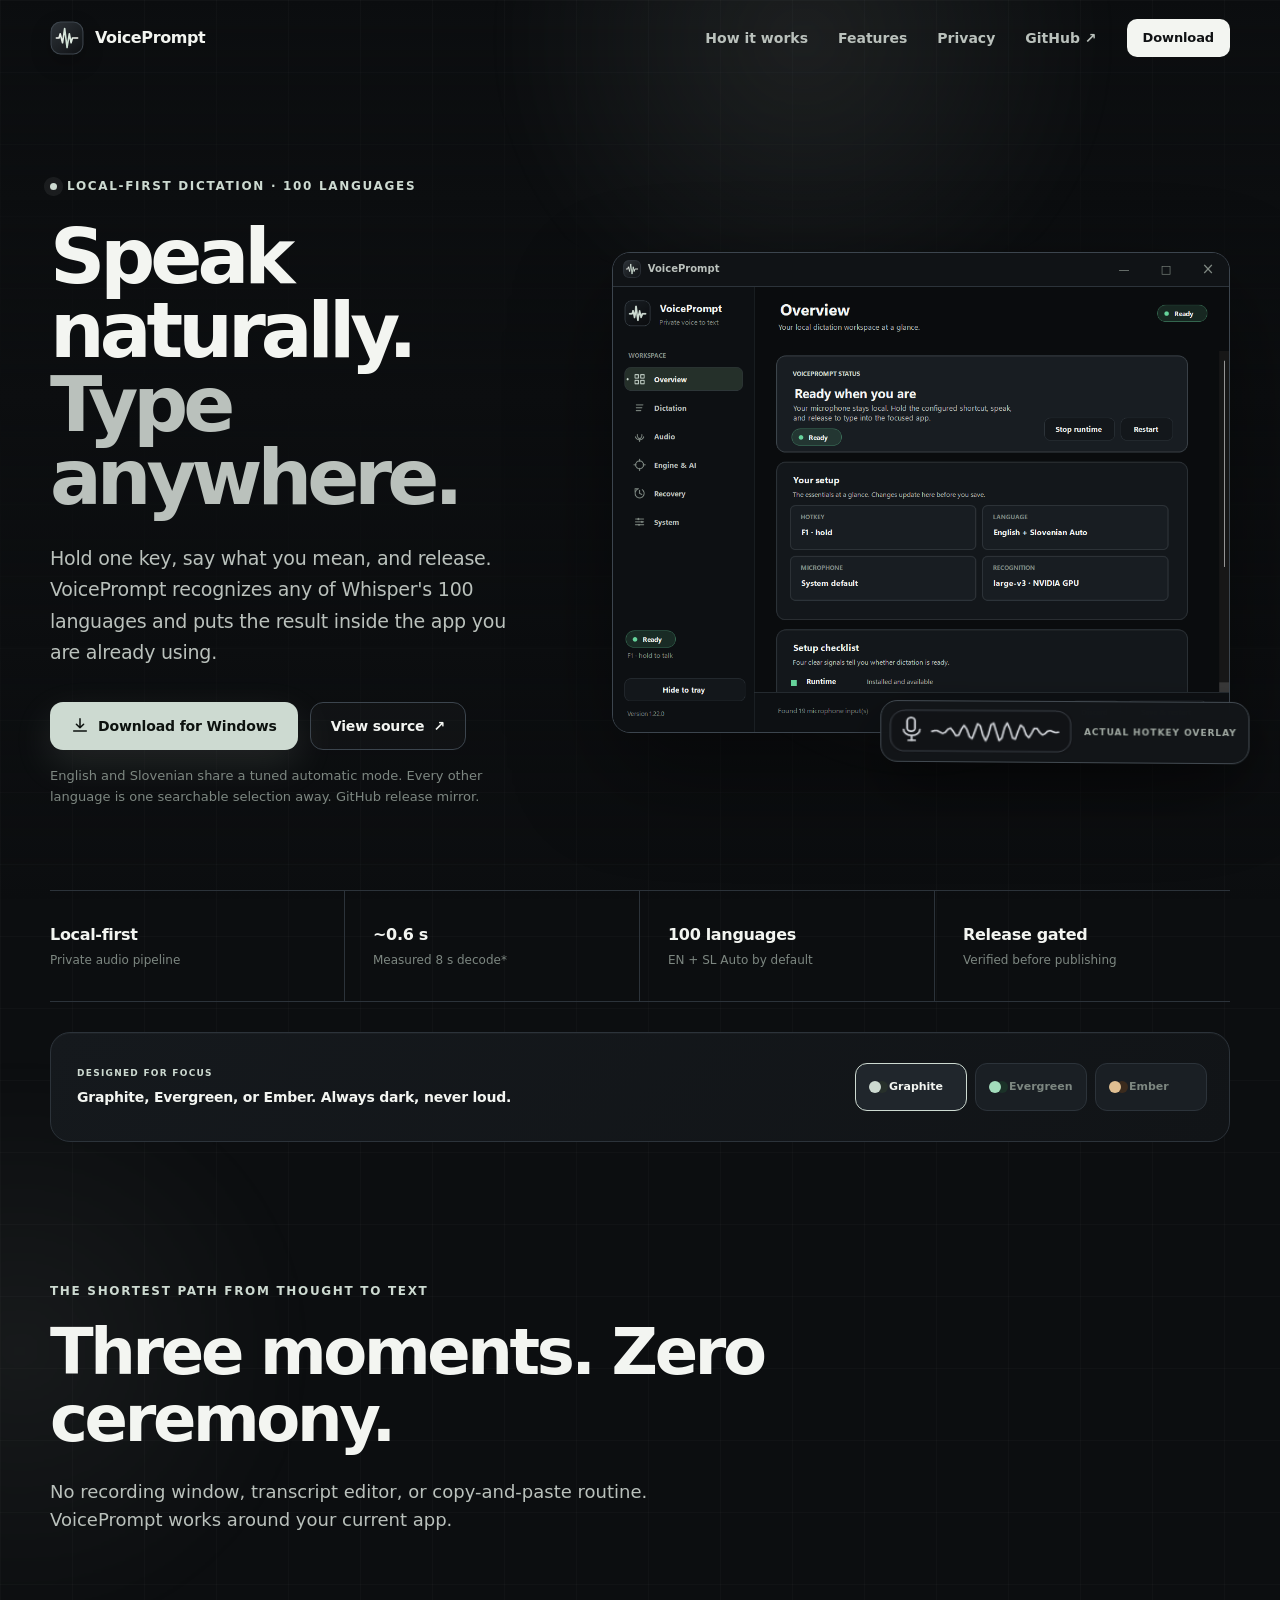
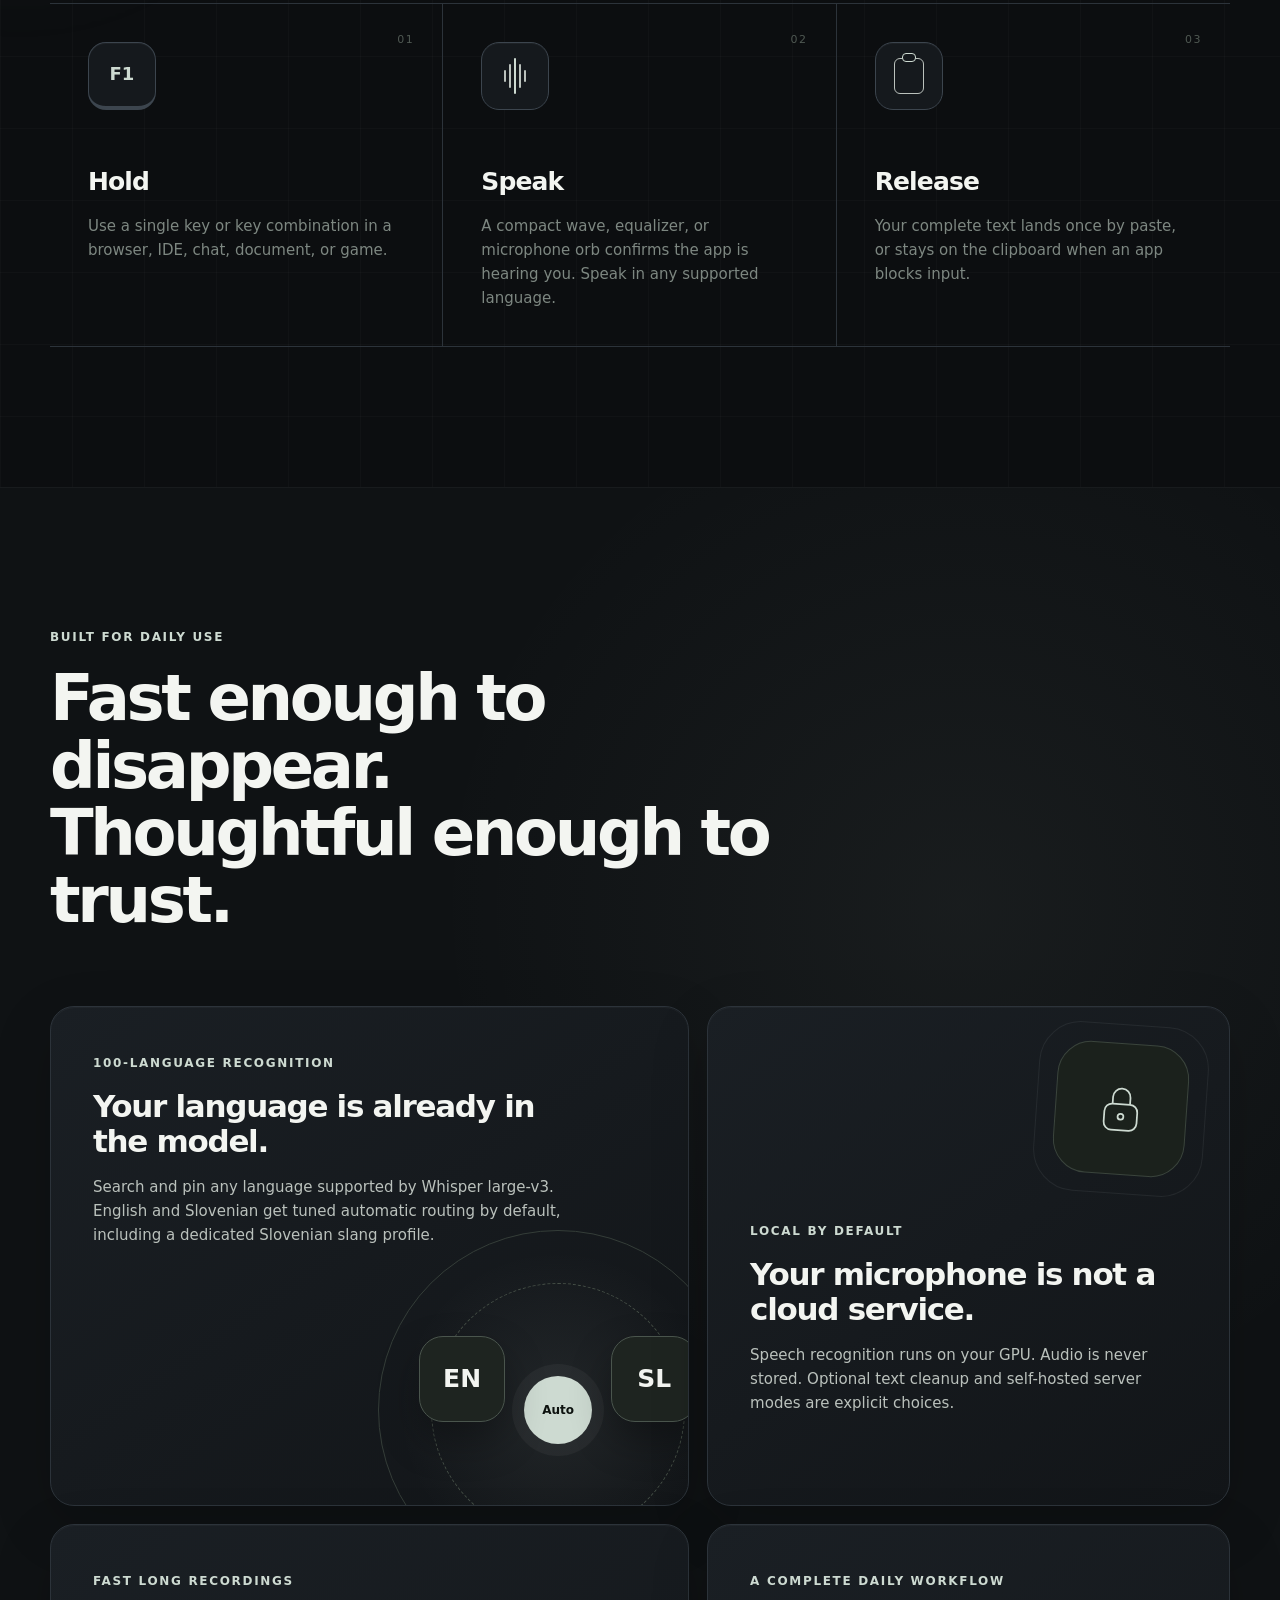
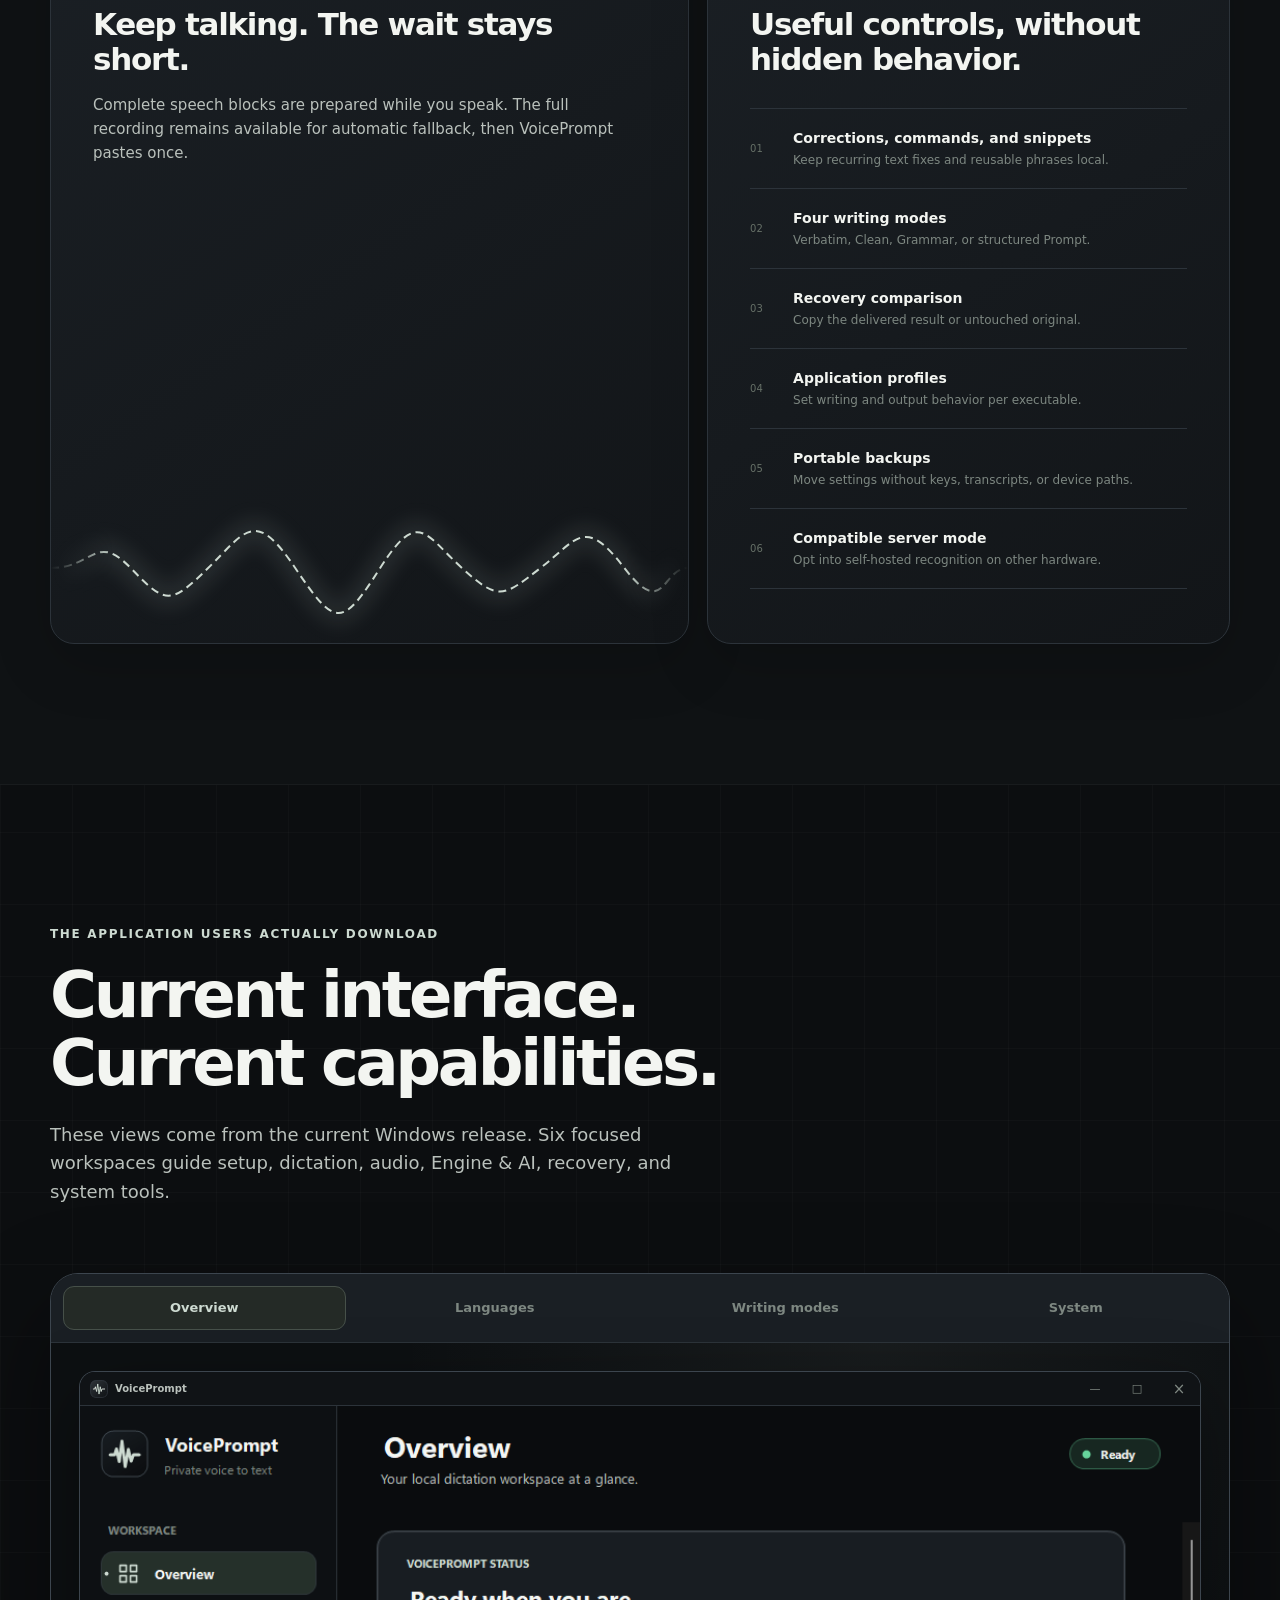
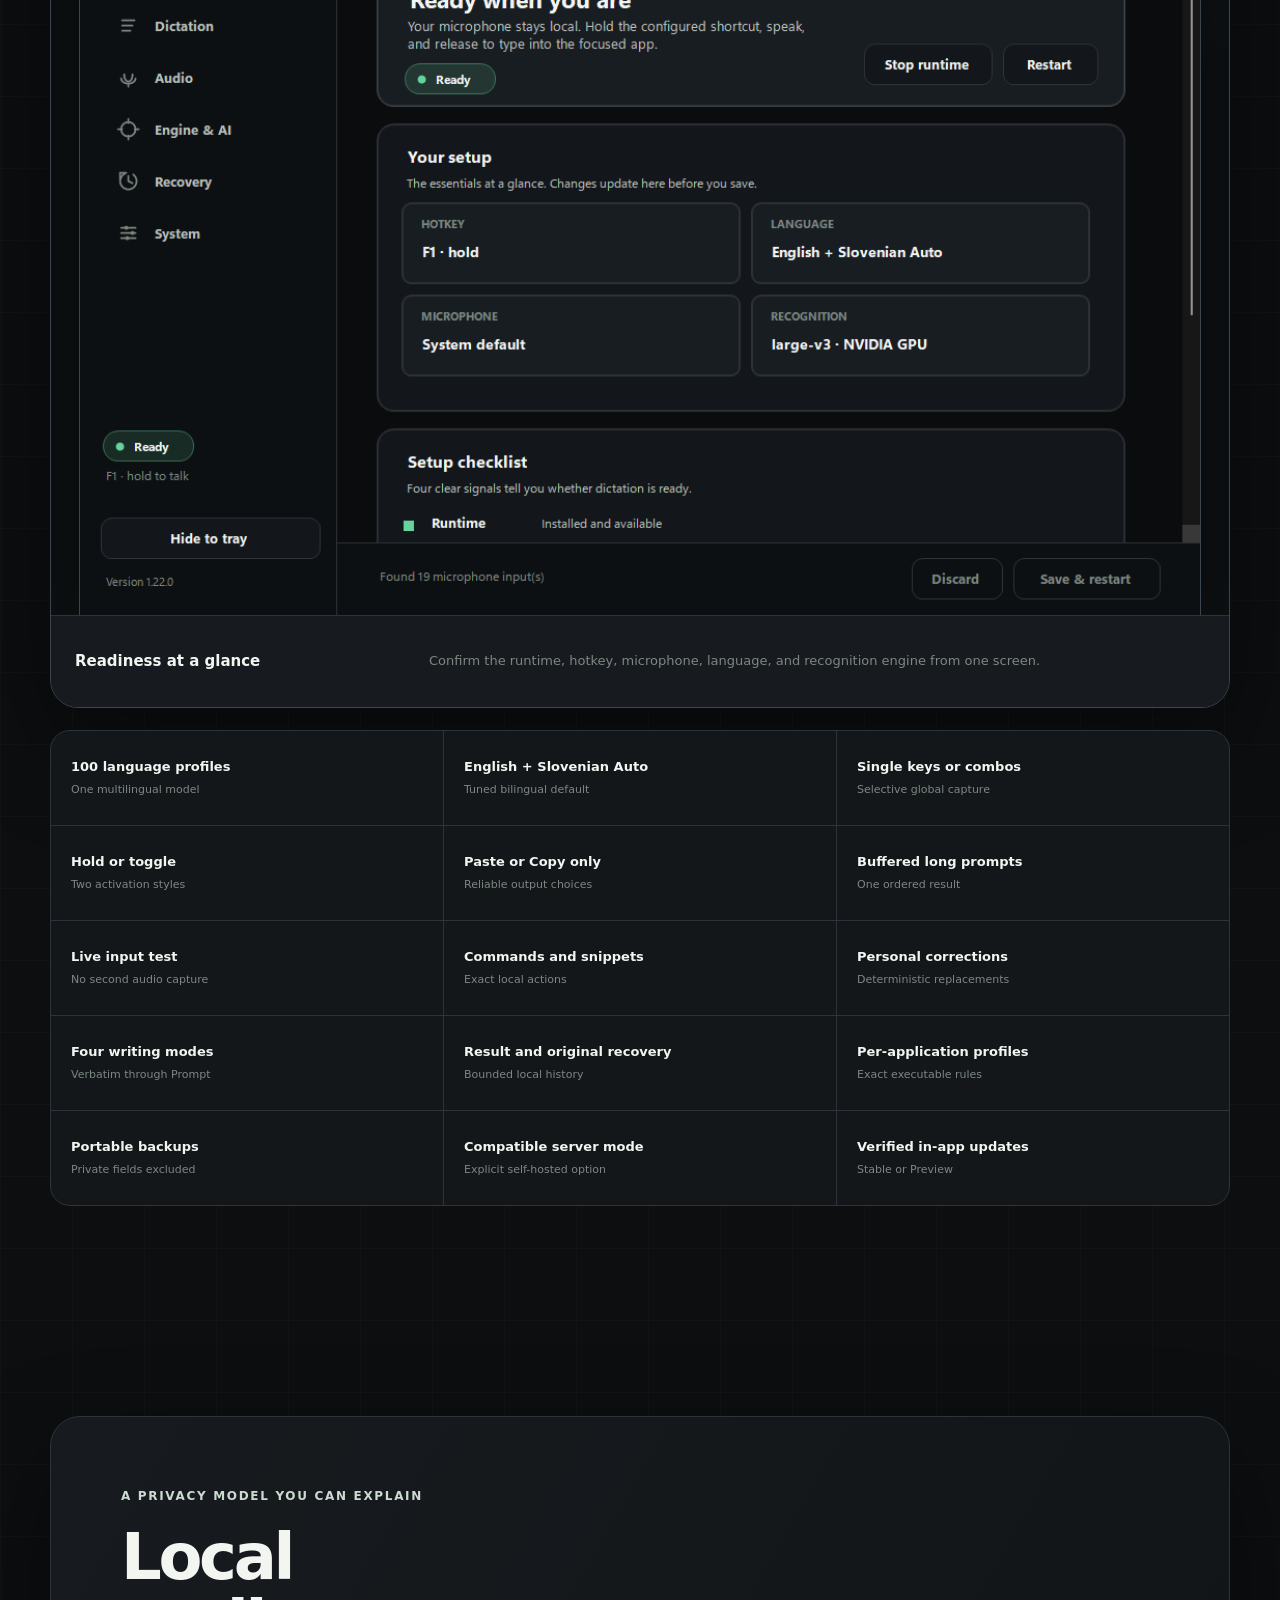
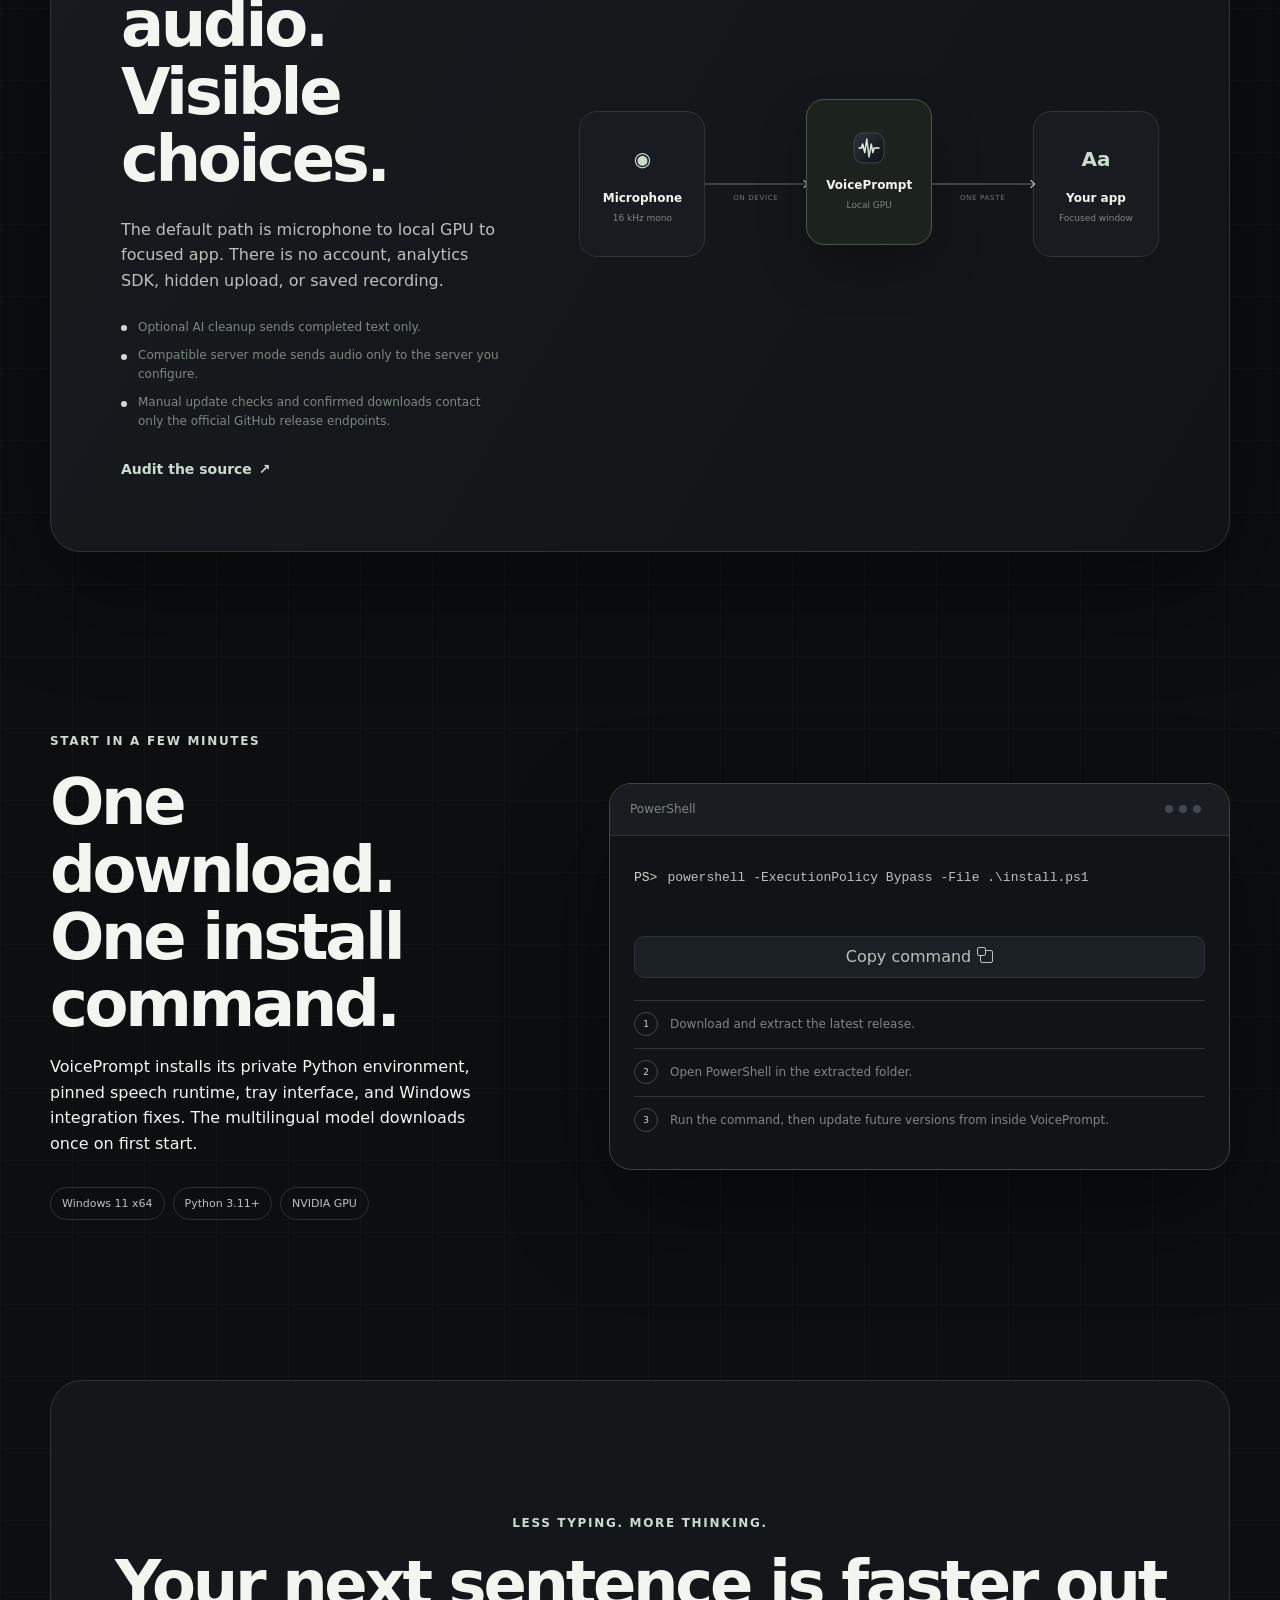
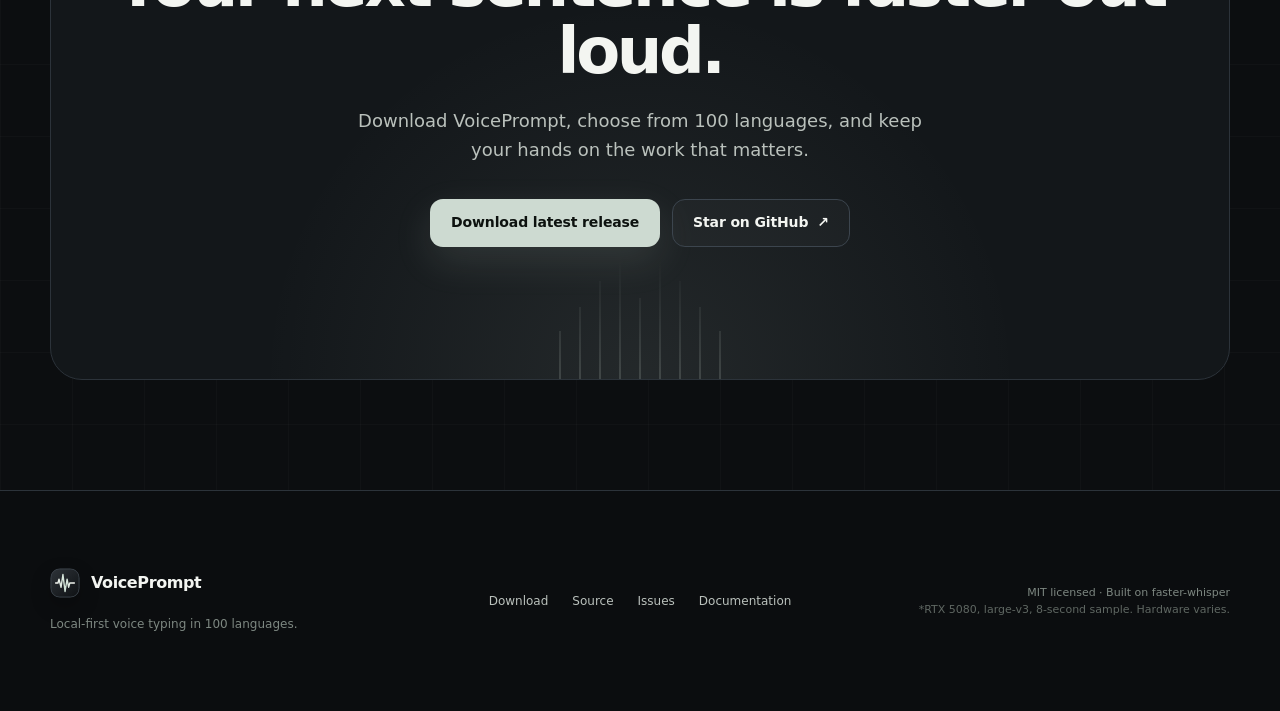
==== commit 2e530508: "feat: add native hotkeys and overlay styles Replace the Windows low-level hook that can disappear si" ====
--- a/docs/index.html
+++ b/docs/index.html
@@ -24,9 +24,9 @@
     "applicationCategory": "UtilitiesApplication",
     "operatingSystem": "Windows 11",
     "description": "Private, GPU-accelerated voice-to-text dictation for Windows with 100 supported Whisper languages.",
-    "downloadUrl": "https://senkokg.github.io/VoicePrompt/downloads/VoicePrompt-v1.21.0-windows-x64.zip",
+    "downloadUrl": "https://senkokg.github.io/VoicePrompt/downloads/VoicePrompt-v1.22.0-windows-x64.zip",
     "softwareRequirements": "Windows 11, Python 3.11 or newer, NVIDIA GPU",
-    "featureList": "100 Whisper languages, English and Slovenian Auto, global push-to-talk hotkeys, long-recording buffering, local transcript recovery, reusable snippets, application profiles, verified in-app updates, optional AI text cleanup",
+    "featureList": "100 Whisper languages, English and Slovenian Auto, resilient global push-to-talk hotkeys, three selectable recording overlay styles, long-recording buffering, local transcript recovery, reusable snippets, application profiles, verified in-app updates, optional AI text cleanup",
     "license": "https://opensource.org/license/mit"
   }
   </script>
@@ -51,7 +51,7 @@
         <a href="#features">Features</a>
         <a href="#privacy">Privacy</a>
         <a href="https://github.com/seNkoKG/VoicePrompt" target="_blank" rel="noreferrer">GitHub <span aria-hidden="true">↗</span></a>
-        <a class="button button-small button-light" href="downloads/VoicePrompt-v1.21.0-windows-x64.zip" download>Download</a>
+        <a class="button button-small button-light" href="downloads/VoicePrompt-v1.22.0-windows-x64.zip" download>Download</a>
       </div>
     </nav>
   </header>
@@ -63,7 +63,7 @@
         <h1>Speak naturally.<br><span>Type anywhere.</span></h1>
         <p class="hero-lede">Hold one key, say what you mean, and release. VoicePrompt recognizes any of Whisper's 100 languages and puts the result inside the app you are already using.</p>
         <div class="hero-actions">
-          <a class="button button-primary" href="downloads/VoicePrompt-v1.21.0-windows-x64.zip" download>
+          <a class="button button-primary" href="downloads/VoicePrompt-v1.22.0-windows-x64.zip" download>
             <svg aria-hidden="true" viewBox="0 0 20 20"><path d="M10 2v10m0 0 4-4m-4 4L6 8M3 15.5h14"/></svg>
             Download for Windows
           </a>
@@ -86,7 +86,7 @@
           </div>
         </div>
         <div class="recording-preview">
-          <img src="assets/recording-overlay.png" alt="The actual compact VoicePrompt microphone and waveform overlay" width="176" height="44">
+          <img src="assets/recording-overlay.png" alt="The actual compact VoicePrompt microphone and waveform overlay" width="164" height="42">
           <span>Actual hotkey overlay</span>
         </div>
       </div>
@@ -128,7 +128,7 @@
           <span class="step-number">02</span>
           <div class="step-icon wave-icon" aria-hidden="true"><i></i><i></i><i></i><i></i><i></i></div>
           <h3>Speak</h3>
-          <p>A compact waveform confirms the microphone is hearing you. Speak in any supported language.</p>
+          <p>A compact wave, equalizer, or microphone orb confirms the app is hearing you. Speak in any supported language.</p>
         </article>
         <article class="step reveal reveal-delay-two">
           <span class="step-number">03</span>
@@ -294,7 +294,7 @@
       <h2>Your next sentence is faster out loud.</h2>
       <p>Download VoicePrompt, choose from 100 languages, and keep your hands on the work that matters.</p>
       <div class="hero-actions centered">
-        <a class="button button-primary" href="downloads/VoicePrompt-v1.21.0-windows-x64.zip" download>Download latest release</a>
+        <a class="button button-primary" href="downloads/VoicePrompt-v1.22.0-windows-x64.zip" download>Download latest release</a>
         <a class="button button-ghost" href="https://github.com/seNkoKG/VoicePrompt">Star on GitHub <span aria-hidden="true">↗</span></a>
       </div>
     </section>
@@ -307,7 +307,7 @@
         <p>Local-first voice typing in 100 languages.</p>
       </div>
       <div class="footer-links">
-        <a href="downloads/VoicePrompt-v1.21.0-windows-x64.zip" download>Download</a>
+        <a href="downloads/VoicePrompt-v1.22.0-windows-x64.zip" download>Download</a>
         <a href="https://github.com/seNkoKG/VoicePrompt">Source</a>
         <a href="https://github.com/seNkoKG/VoicePrompt/issues">Issues</a>
         <a href="https://github.com/seNkoKG/VoicePrompt/blob/main/README.md">Documentation</a>
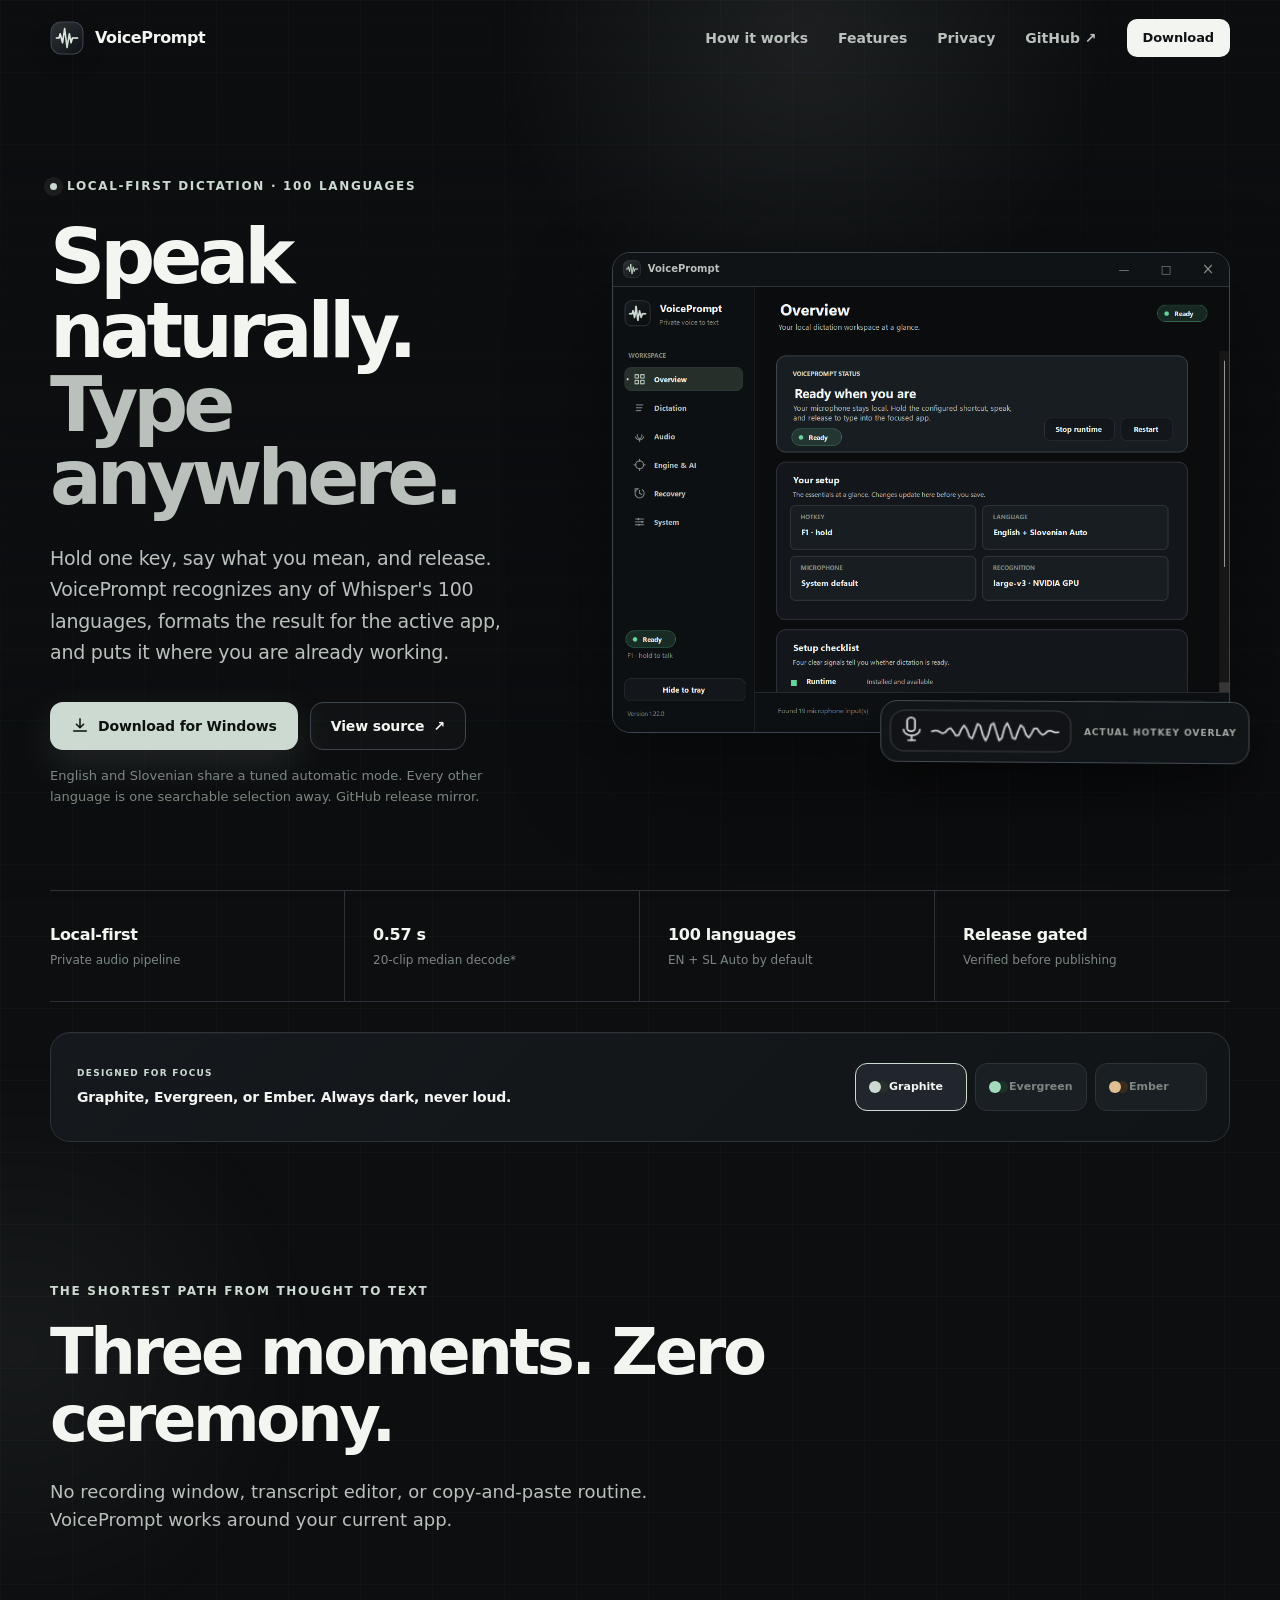
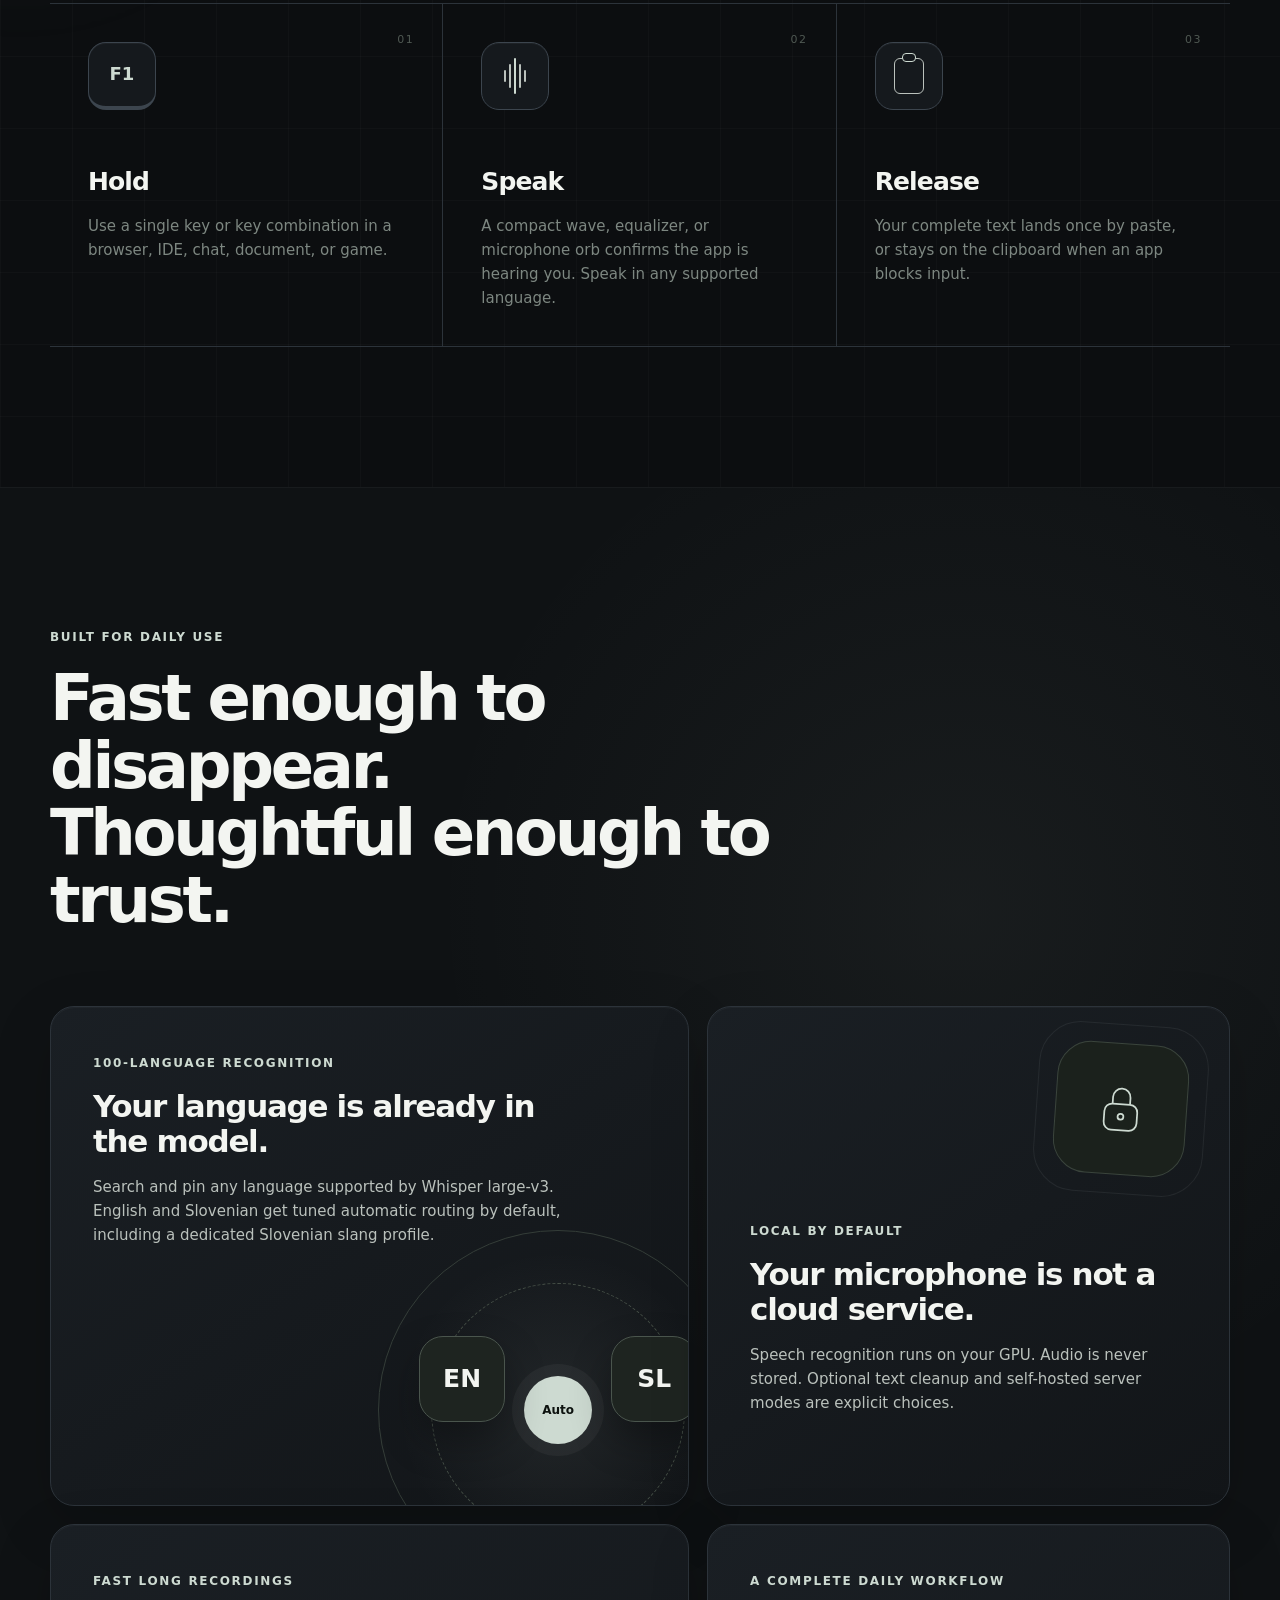
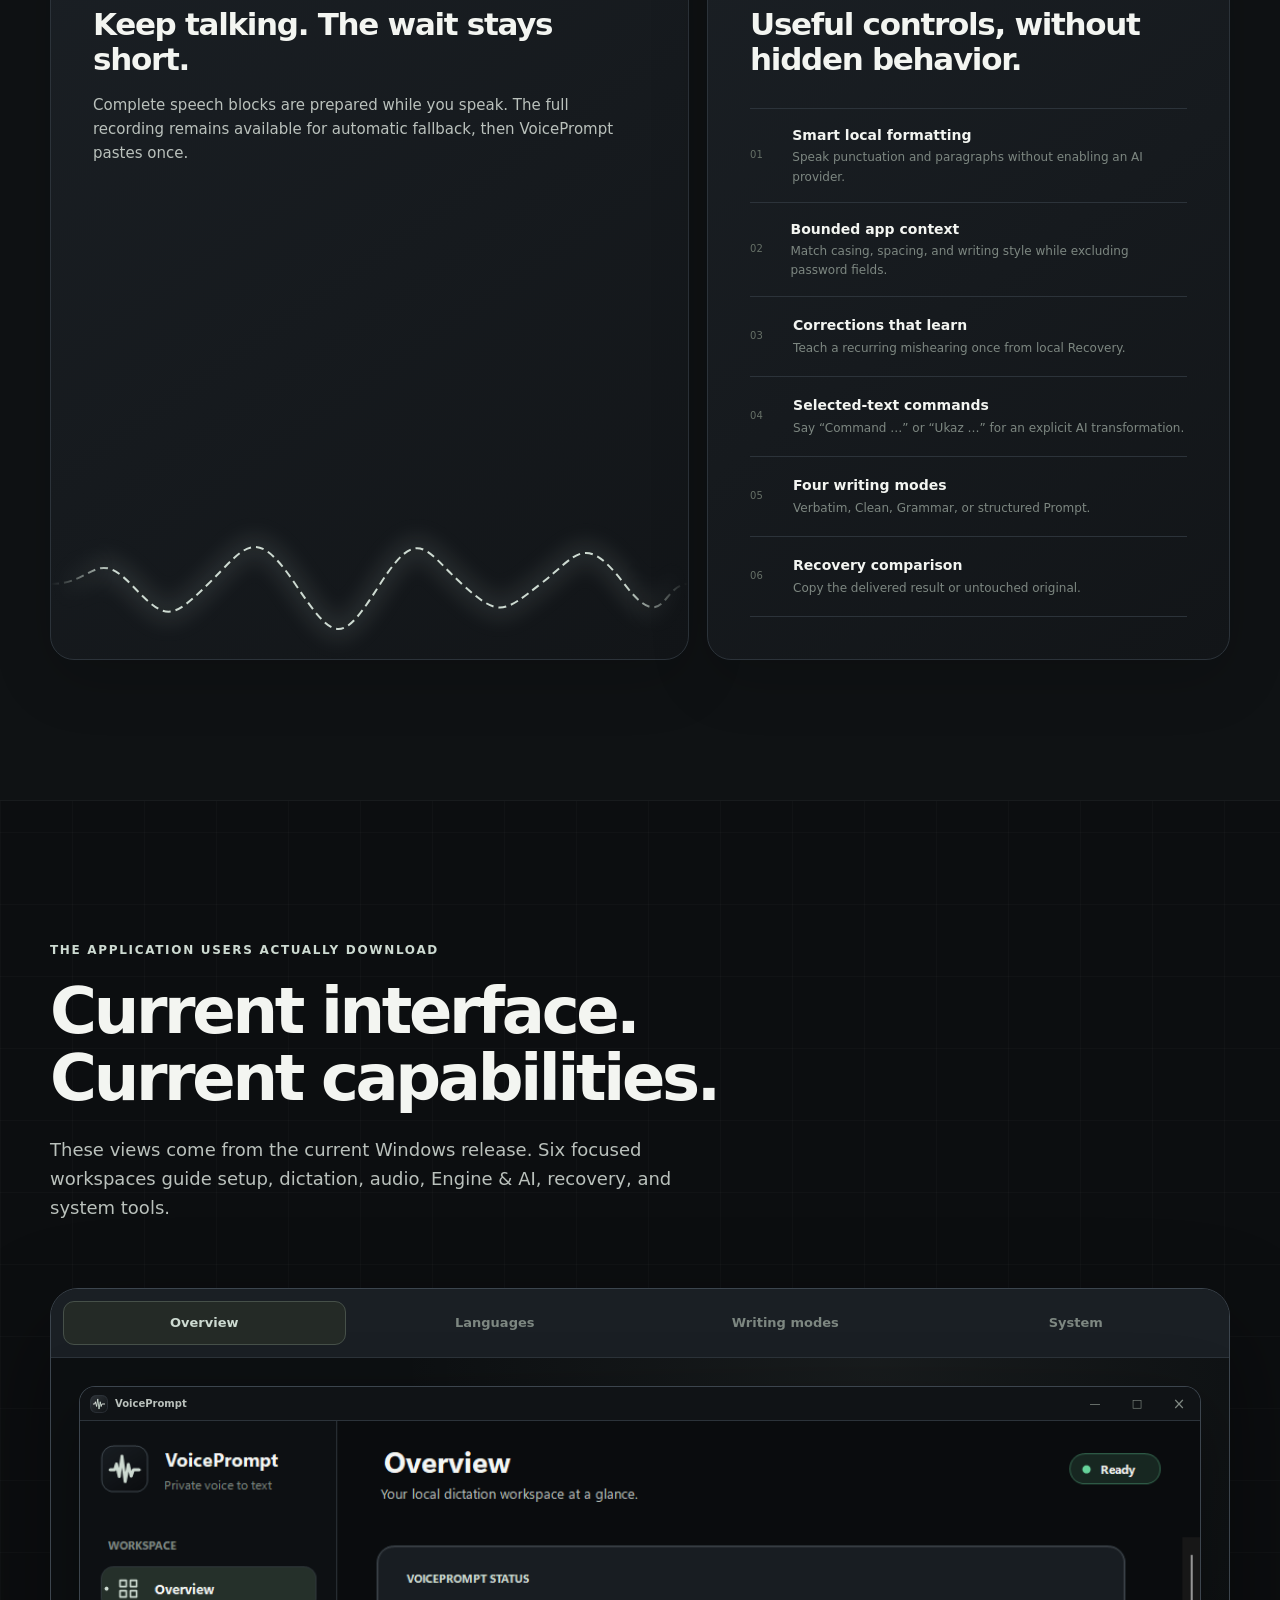
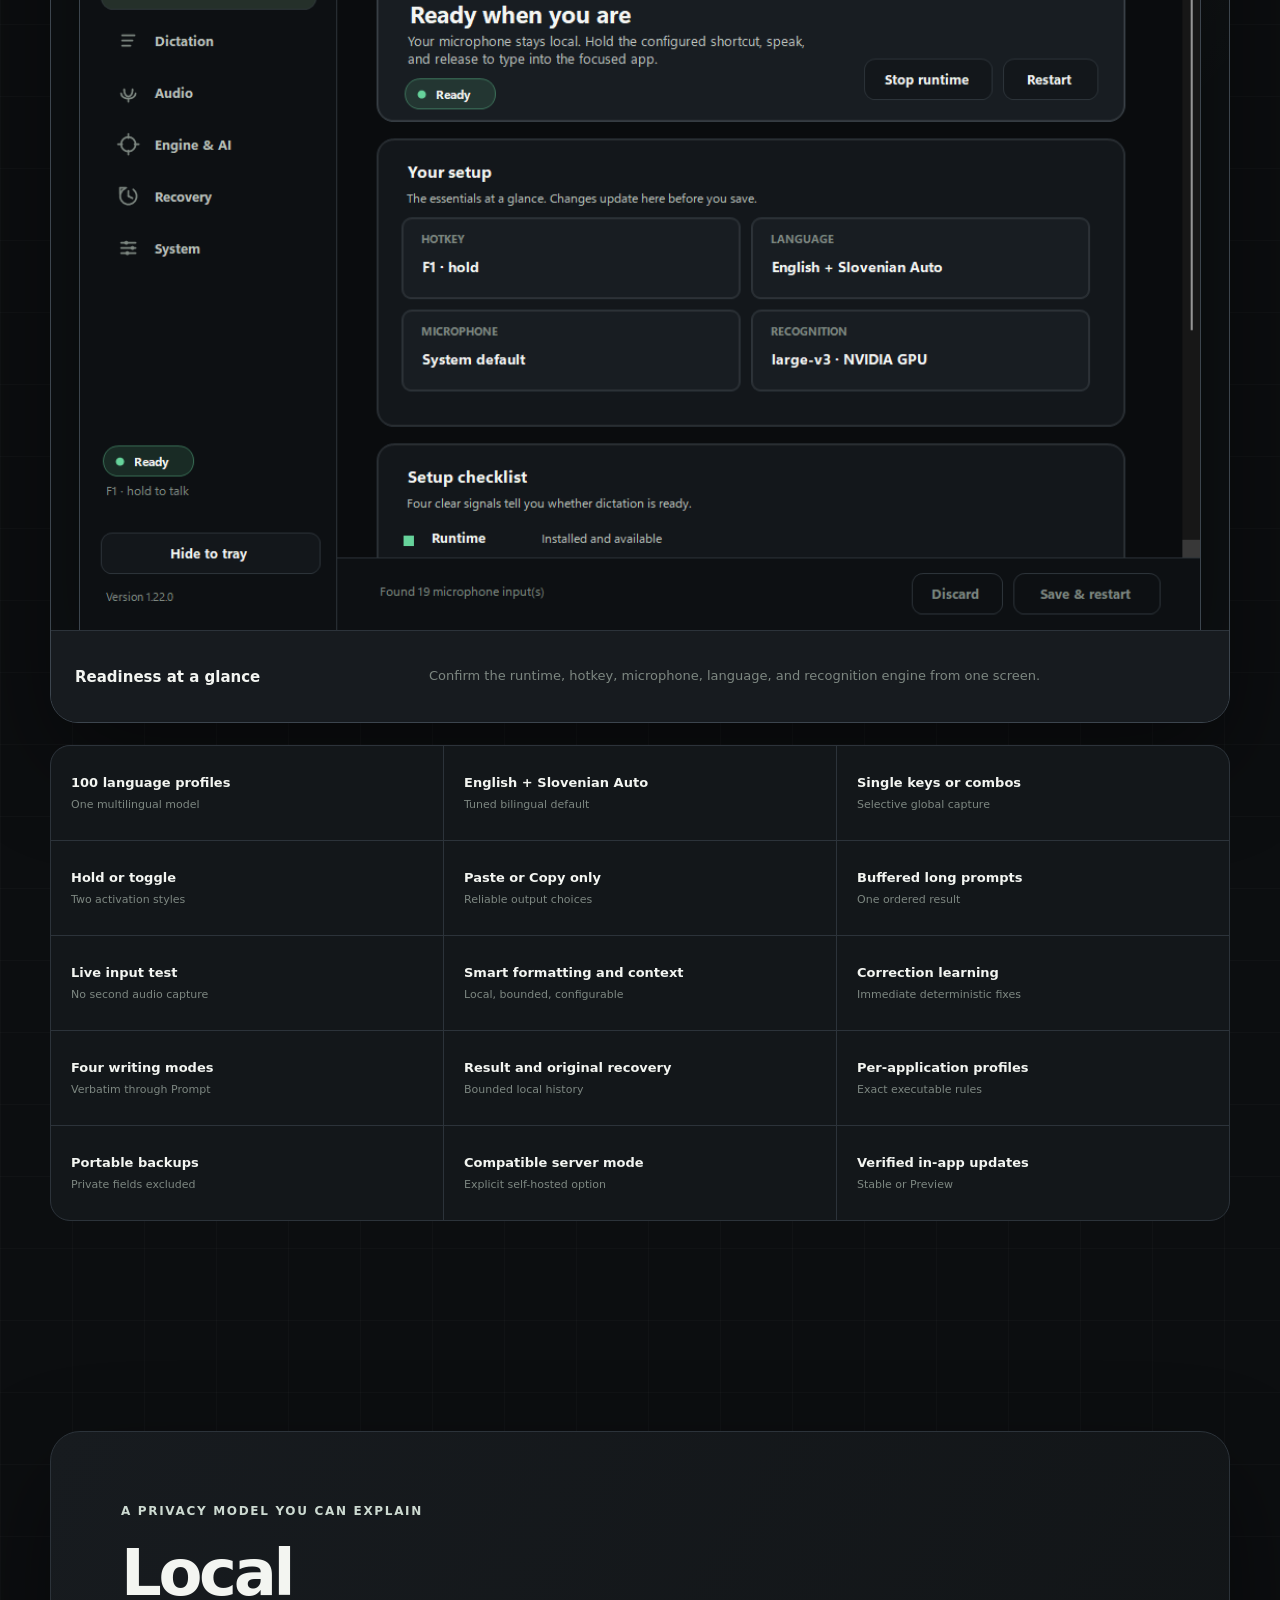
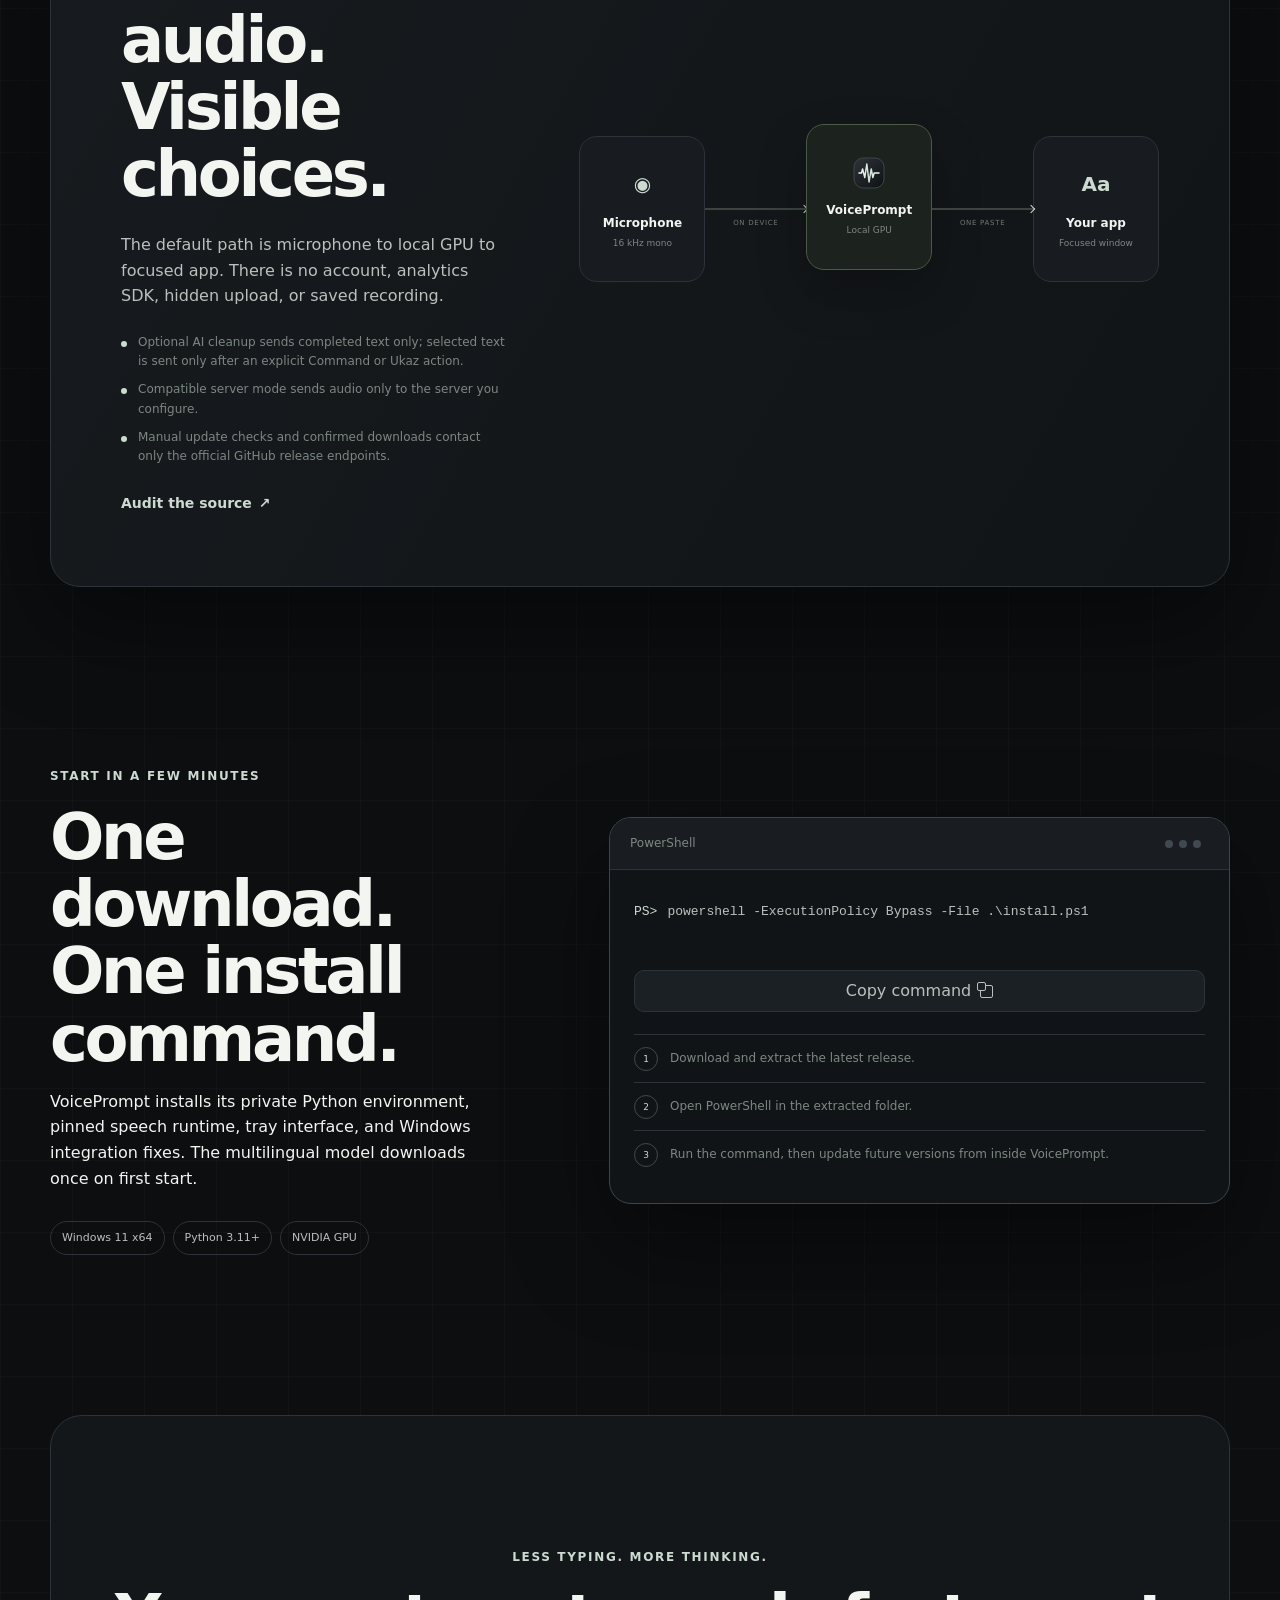
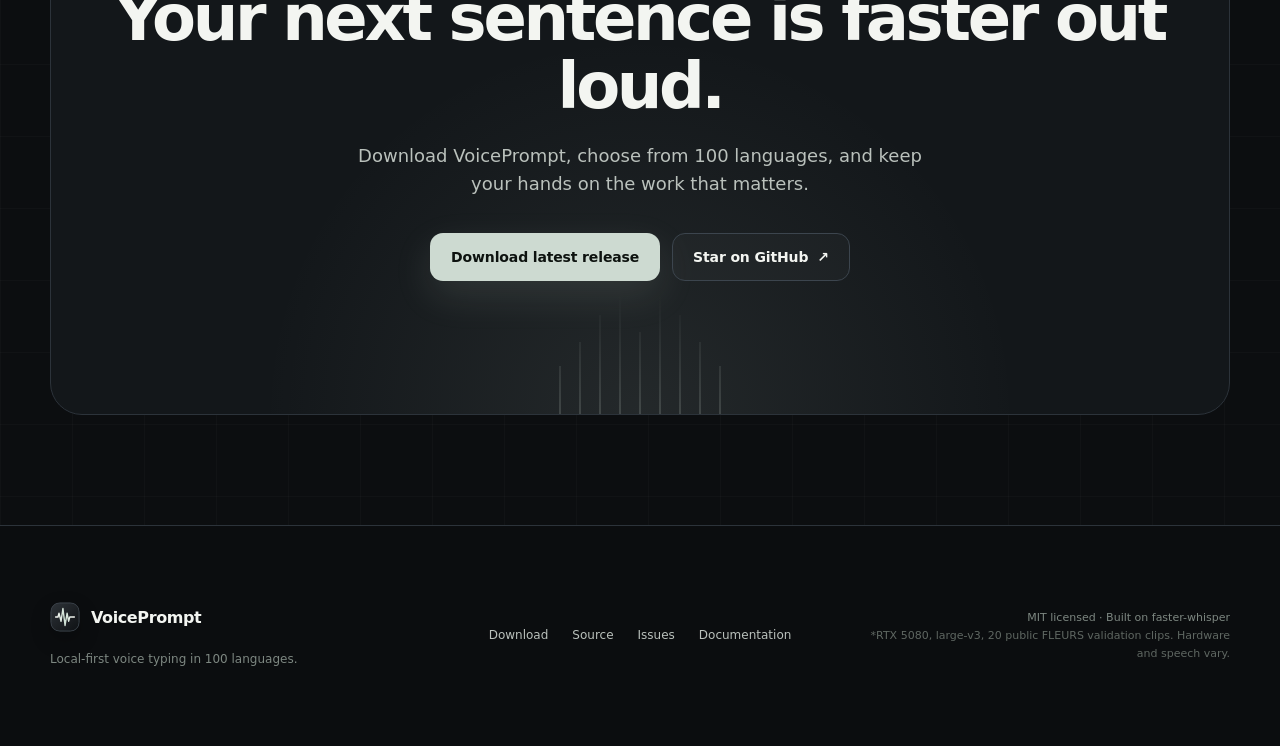
==== commit e38172db: "docs(pages): publish v1.23.0" ====
--- a/docs/index.html
+++ b/docs/index.html
@@ -5,10 +5,10 @@
   <meta name="viewport" content="width=device-width, initial-scale=1">
   <meta name="theme-color" content="#0c0e10">
   <meta name="color-scheme" content="dark">
-  <meta name="description" content="VoicePrompt is private, GPU-accelerated voice typing for Windows with 100 Whisper languages, tuned English and Slovenian Auto, recovery, app profiles, and optional AI cleanup.">
+  <meta name="description" content="VoicePrompt is private, GPU-accelerated voice typing for Windows with 100 Whisper languages, smart local formatting, app context, correction learning, and explicit AI commands.">
   <meta property="og:type" content="website">
   <meta property="og:title" content="VoicePrompt — private voice typing for Windows">
-  <meta property="og:description" content="Dictate in any of 100 Whisper languages. Local by default, fast on NVIDIA GPUs, with tuned English and Slovenian automatic detection.">
+  <meta property="og:description" content="Dictate in any of 100 Whisper languages with local smart formatting, app-aware context, correction learning, and tuned English and Slovenian Auto.">
   <meta property="og:url" content="https://senkokg.github.io/VoicePrompt/">
   <meta property="og:image" content="https://raw.githubusercontent.com/seNkoKG/VoicePrompt/main/assets/logo.png">
   <meta name="twitter:card" content="summary_large_image">
@@ -24,9 +24,9 @@
     "applicationCategory": "UtilitiesApplication",
     "operatingSystem": "Windows 11",
     "description": "Private, GPU-accelerated voice-to-text dictation for Windows with 100 supported Whisper languages.",
-    "downloadUrl": "https://senkokg.github.io/VoicePrompt/downloads/VoicePrompt-v1.22.0-windows-x64.zip",
+    "downloadUrl": "https://senkokg.github.io/VoicePrompt/downloads/VoicePrompt-v1.23.0-windows-x64.zip",
     "softwareRequirements": "Windows 11, Python 3.11 or newer, NVIDIA GPU",
-    "featureList": "100 Whisper languages, English and Slovenian Auto, resilient global push-to-talk hotkeys, three selectable recording overlay styles, long-recording buffering, local transcript recovery, reusable snippets, application profiles, verified in-app updates, optional AI text cleanup",
+    "featureList": "100 Whisper languages, English and Slovenian Auto, local smart formatting, bounded application context, correction learning, selected-text AI commands, resilient global push-to-talk hotkeys, long-recording buffering, transcript recovery, reusable snippets, application profiles, verified in-app updates",
     "license": "https://opensource.org/license/mit"
   }
   </script>
@@ -51,7 +51,7 @@
         <a href="#features">Features</a>
         <a href="#privacy">Privacy</a>
         <a href="https://github.com/seNkoKG/VoicePrompt" target="_blank" rel="noreferrer">GitHub <span aria-hidden="true">↗</span></a>
-        <a class="button button-small button-light" href="downloads/VoicePrompt-v1.22.0-windows-x64.zip" download>Download</a>
+        <a class="button button-small button-light" href="downloads/VoicePrompt-v1.23.0-windows-x64.zip" download>Download</a>
       </div>
     </nav>
   </header>
@@ -61,9 +61,9 @@
       <div class="hero-copy reveal">
         <div class="eyebrow"><span class="pulse-dot"></span> Local-first dictation · 100 languages</div>
         <h1>Speak naturally.<br><span>Type anywhere.</span></h1>
-        <p class="hero-lede">Hold one key, say what you mean, and release. VoicePrompt recognizes any of Whisper's 100 languages and puts the result inside the app you are already using.</p>
+        <p class="hero-lede">Hold one key, say what you mean, and release. VoicePrompt recognizes any of Whisper's 100 languages, formats the result for the active app, and puts it where you are already working.</p>
         <div class="hero-actions">
-          <a class="button button-primary" href="downloads/VoicePrompt-v1.22.0-windows-x64.zip" download>
+          <a class="button button-primary" href="downloads/VoicePrompt-v1.23.0-windows-x64.zip" download>
             <svg aria-hidden="true" viewBox="0 0 20 20"><path d="M10 2v10m0 0 4-4m-4 4L6 8M3 15.5h14"/></svg>
             Download for Windows
           </a>
@@ -94,7 +94,7 @@
 
     <section class="trust-strip shell reveal" aria-label="Product highlights">
       <div><strong>Local-first</strong><span>Private audio pipeline</span></div>
-      <div><strong>~0.6 s</strong><span>Measured 8 s decode*</span></div>
+      <div><strong>0.57 s</strong><span>20-clip median decode*</span></div>
       <div><strong>100 languages</strong><span>EN + SL Auto by default</span></div>
       <div><strong>Release gated</strong><span>Verified before publishing</span></div>
     </section>
@@ -184,12 +184,12 @@
             <span class="card-tag">A complete daily workflow</span>
             <h3>Useful controls, without hidden behavior.</h3>
             <div class="tool-list">
-              <div><i>01</i><span><strong>Corrections, commands, and snippets</strong><small>Keep recurring text fixes and reusable phrases local.</small></span></div>
-              <div><i>02</i><span><strong>Four writing modes</strong><small>Verbatim, Clean, Grammar, or structured Prompt.</small></span></div>
-              <div><i>03</i><span><strong>Recovery comparison</strong><small>Copy the delivered result or untouched original.</small></span></div>
-              <div><i>04</i><span><strong>Application profiles</strong><small>Set writing and output behavior per executable.</small></span></div>
-              <div><i>05</i><span><strong>Portable backups</strong><small>Move settings without keys, transcripts, or device paths.</small></span></div>
-              <div><i>06</i><span><strong>Compatible server mode</strong><small>Opt into self-hosted recognition on other hardware.</small></span></div>
+              <div><i>01</i><span><strong>Smart local formatting</strong><small>Speak punctuation and paragraphs without enabling an AI provider.</small></span></div>
+              <div><i>02</i><span><strong>Bounded app context</strong><small>Match casing, spacing, and writing style while excluding password fields.</small></span></div>
+              <div><i>03</i><span><strong>Corrections that learn</strong><small>Teach a recurring mishearing once from local Recovery.</small></span></div>
+              <div><i>04</i><span><strong>Selected-text commands</strong><small>Say “Command …” or “Ukaz …” for an explicit AI transformation.</small></span></div>
+              <div><i>05</i><span><strong>Four writing modes</strong><small>Verbatim, Clean, Grammar, or structured Prompt.</small></span></div>
+              <div><i>06</i><span><strong>Recovery comparison</strong><small>Copy the delivered result or untouched original.</small></span></div>
             </div>
           </article>
         </div>
@@ -231,8 +231,8 @@
         <li><strong>Paste or Copy only</strong><span>Reliable output choices</span></li>
         <li><strong>Buffered long prompts</strong><span>One ordered result</span></li>
         <li><strong>Live input test</strong><span>No second audio capture</span></li>
-        <li><strong>Commands and snippets</strong><span>Exact local actions</span></li>
-        <li><strong>Personal corrections</strong><span>Deterministic replacements</span></li>
+        <li><strong>Smart formatting and context</strong><span>Local, bounded, configurable</span></li>
+        <li><strong>Correction learning</strong><span>Immediate deterministic fixes</span></li>
         <li><strong>Four writing modes</strong><span>Verbatim through Prompt</span></li>
         <li><strong>Result and original recovery</strong><span>Bounded local history</span></li>
         <li><strong>Per-application profiles</strong><span>Exact executable rules</span></li>
@@ -249,7 +249,7 @@
           <h2>Local audio.<br>Visible choices.</h2>
           <p>The default path is microphone to local GPU to focused app. There is no account, analytics SDK, hidden upload, or saved recording.</p>
           <ul class="privacy-details">
-            <li>Optional AI cleanup sends completed text only.</li>
+            <li>Optional AI cleanup sends completed text only; selected text is sent only after an explicit Command or Ukaz action.</li>
             <li>Compatible server mode sends audio only to the server you configure.</li>
             <li>Manual update checks and confirmed downloads contact only the official GitHub release endpoints.</li>
           </ul>
@@ -294,7 +294,7 @@
       <h2>Your next sentence is faster out loud.</h2>
       <p>Download VoicePrompt, choose from 100 languages, and keep your hands on the work that matters.</p>
       <div class="hero-actions centered">
-        <a class="button button-primary" href="downloads/VoicePrompt-v1.22.0-windows-x64.zip" download>Download latest release</a>
+        <a class="button button-primary" href="downloads/VoicePrompt-v1.23.0-windows-x64.zip" download>Download latest release</a>
         <a class="button button-ghost" href="https://github.com/seNkoKG/VoicePrompt">Star on GitHub <span aria-hidden="true">↗</span></a>
       </div>
     </section>
@@ -307,12 +307,12 @@
         <p>Local-first voice typing in 100 languages.</p>
       </div>
       <div class="footer-links">
-        <a href="downloads/VoicePrompt-v1.22.0-windows-x64.zip" download>Download</a>
+        <a href="downloads/VoicePrompt-v1.23.0-windows-x64.zip" download>Download</a>
         <a href="https://github.com/seNkoKG/VoicePrompt">Source</a>
         <a href="https://github.com/seNkoKG/VoicePrompt/issues">Issues</a>
         <a href="https://github.com/seNkoKG/VoicePrompt/blob/main/README.md">Documentation</a>
       </div>
-      <p class="footer-meta">MIT licensed · Built on faster-whisper<br><span>*RTX 5080, large-v3, 8-second sample. Hardware varies.</span></p>
+      <p class="footer-meta">MIT licensed · Built on faster-whisper<br><span>*RTX 5080, large-v3, 20 public FLEURS validation clips. Hardware and speech vary.</span></p>
     </div>
   </footer>
 
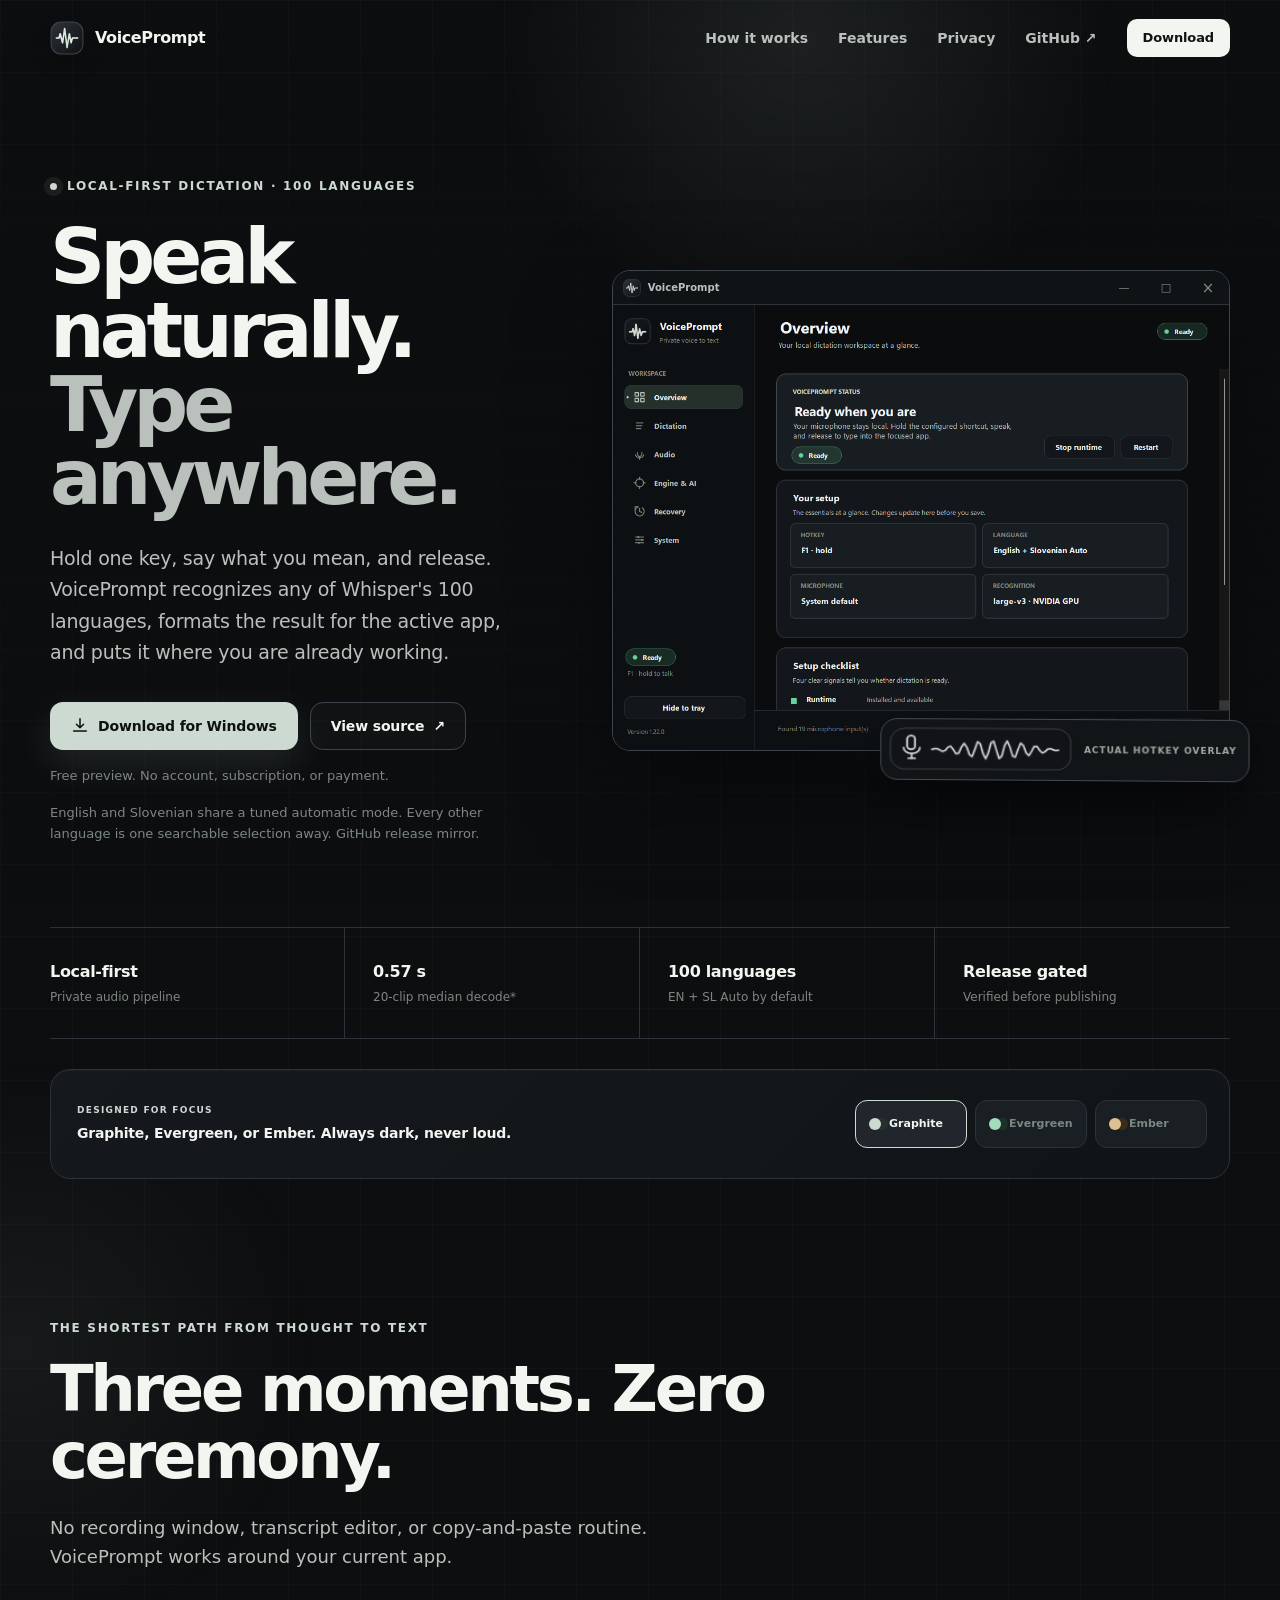
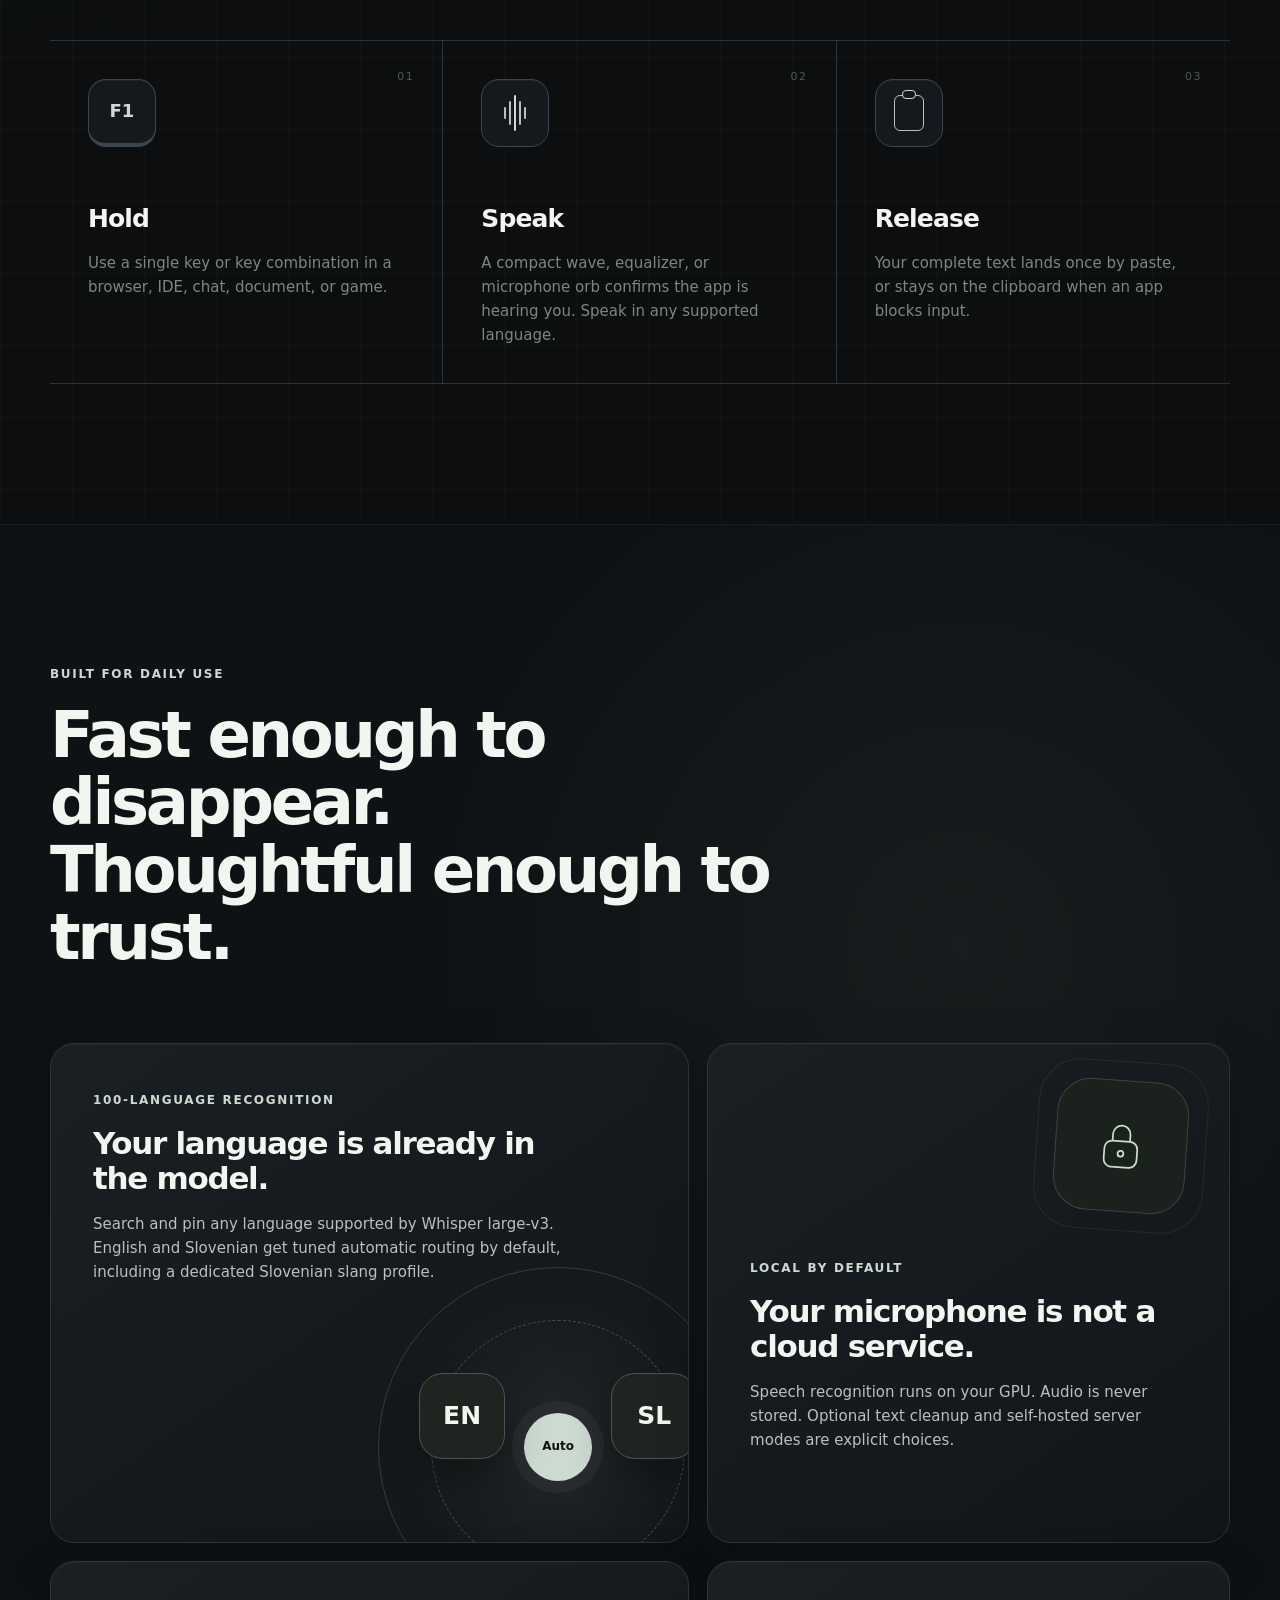
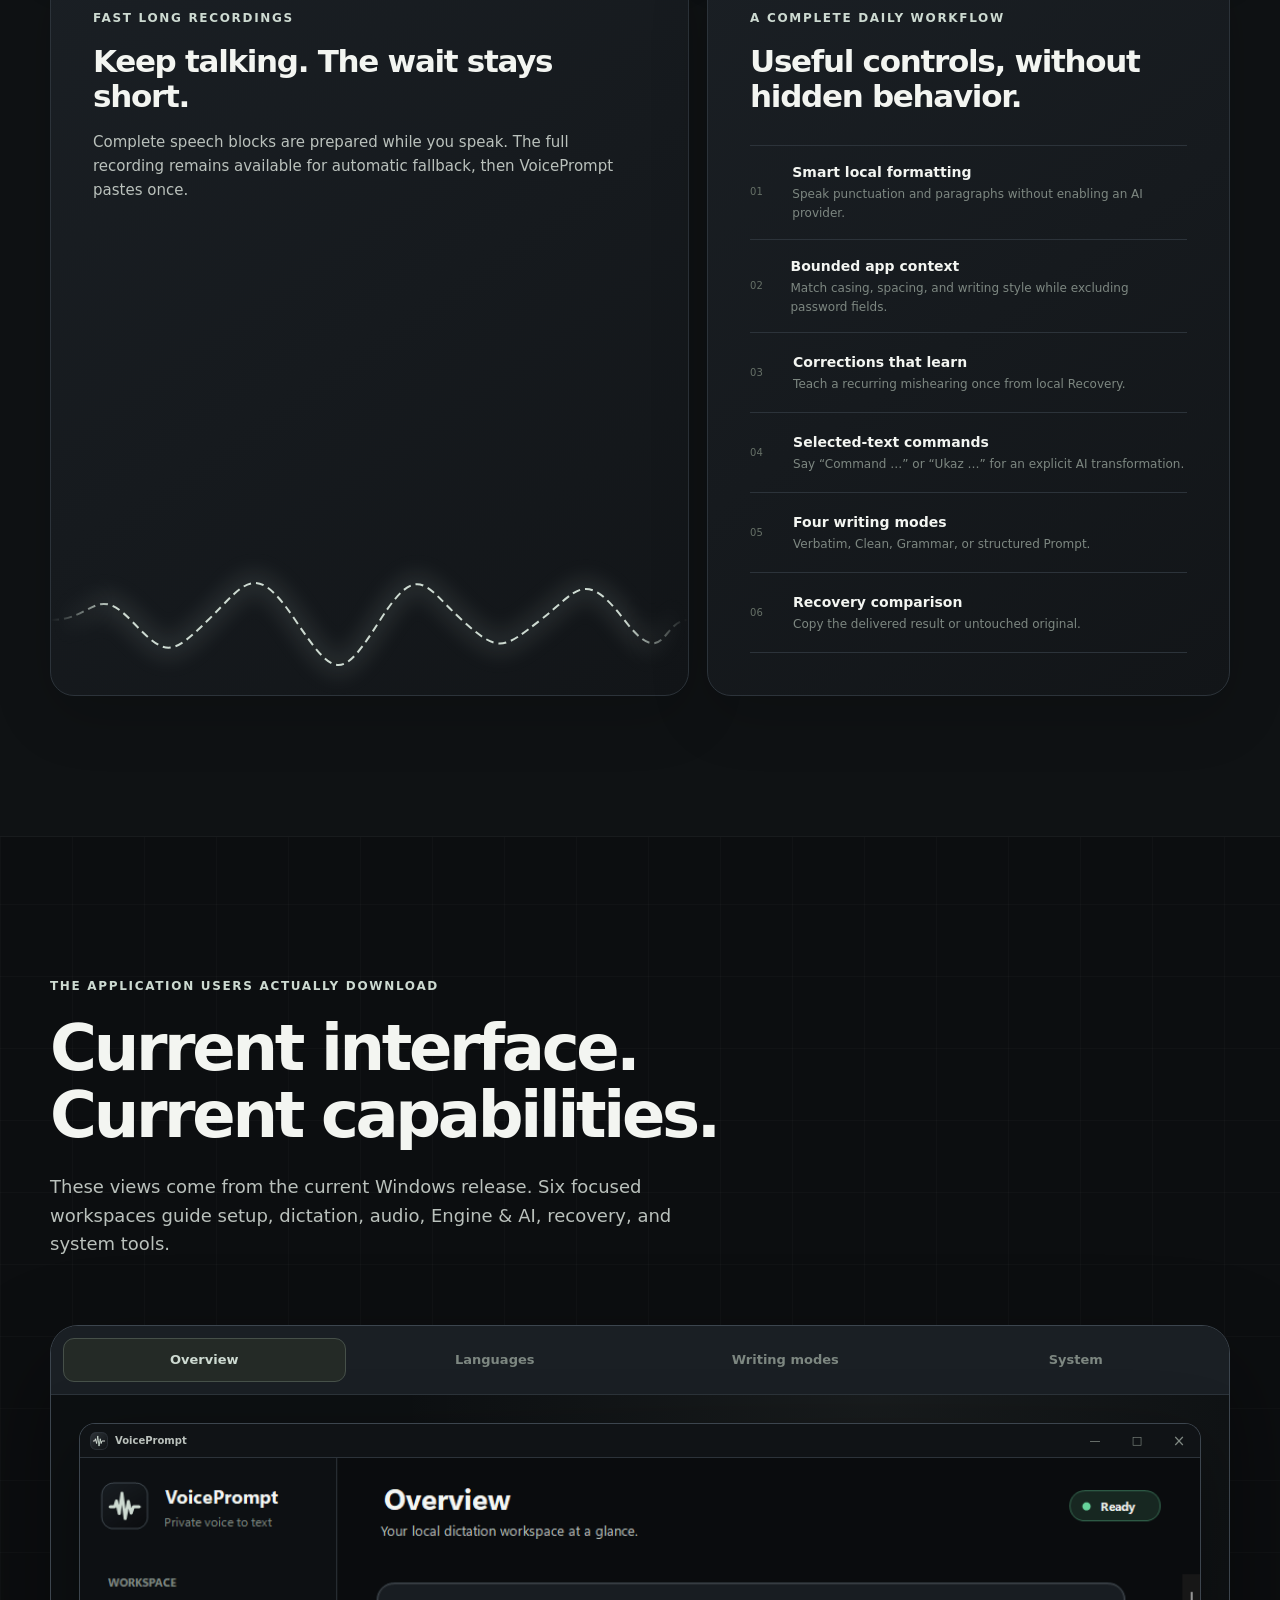
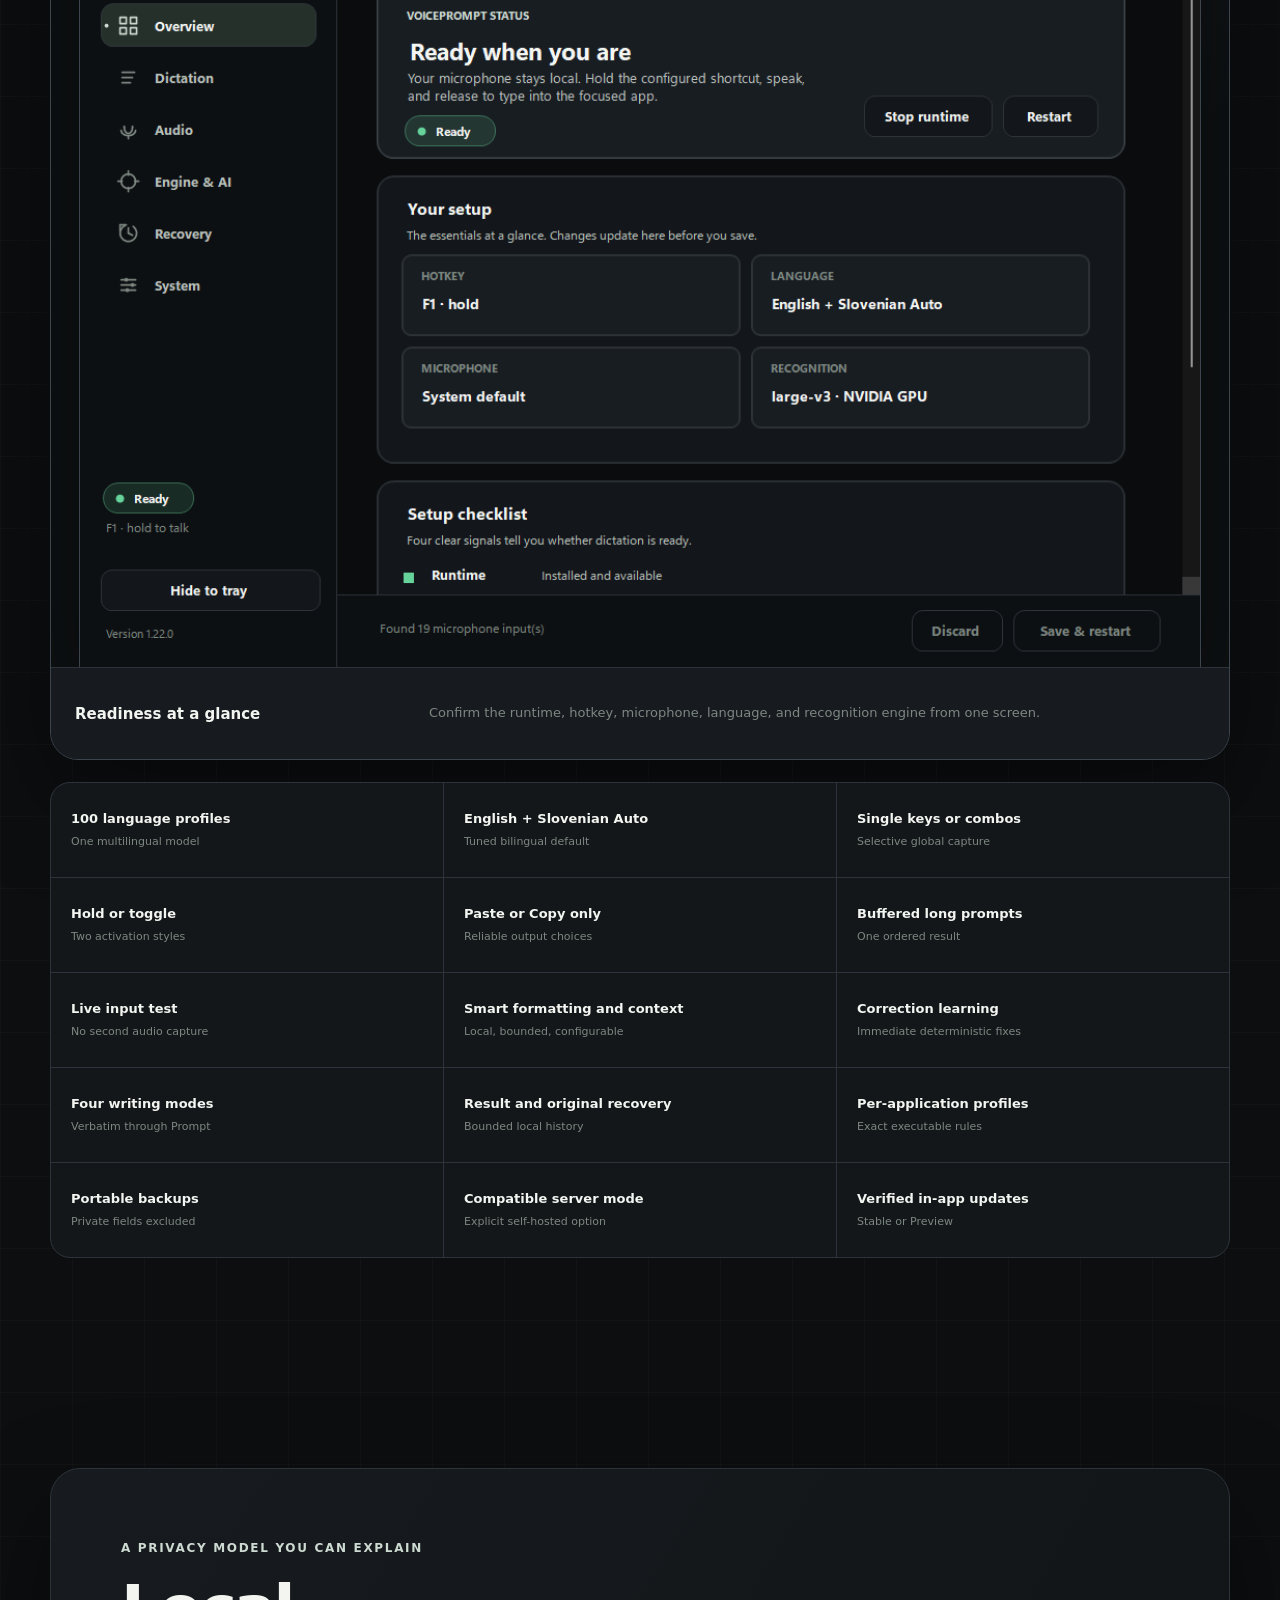
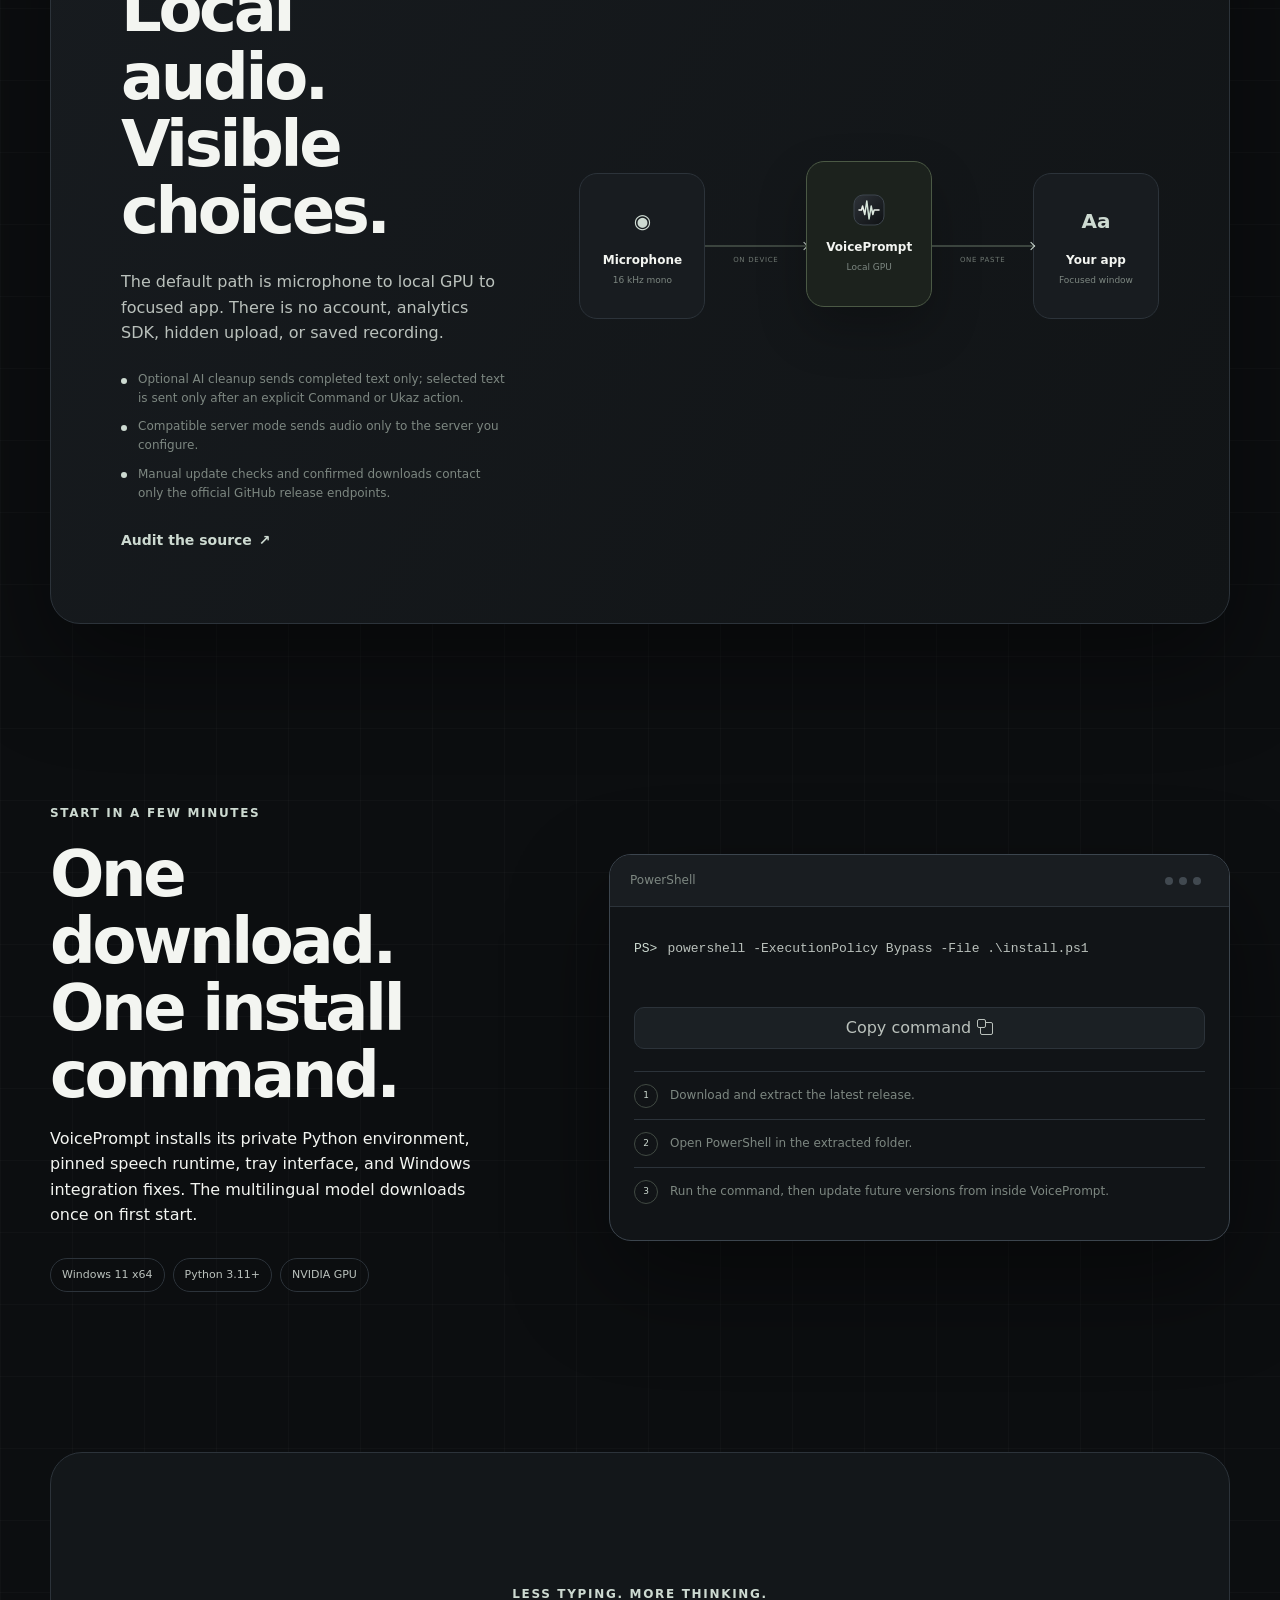
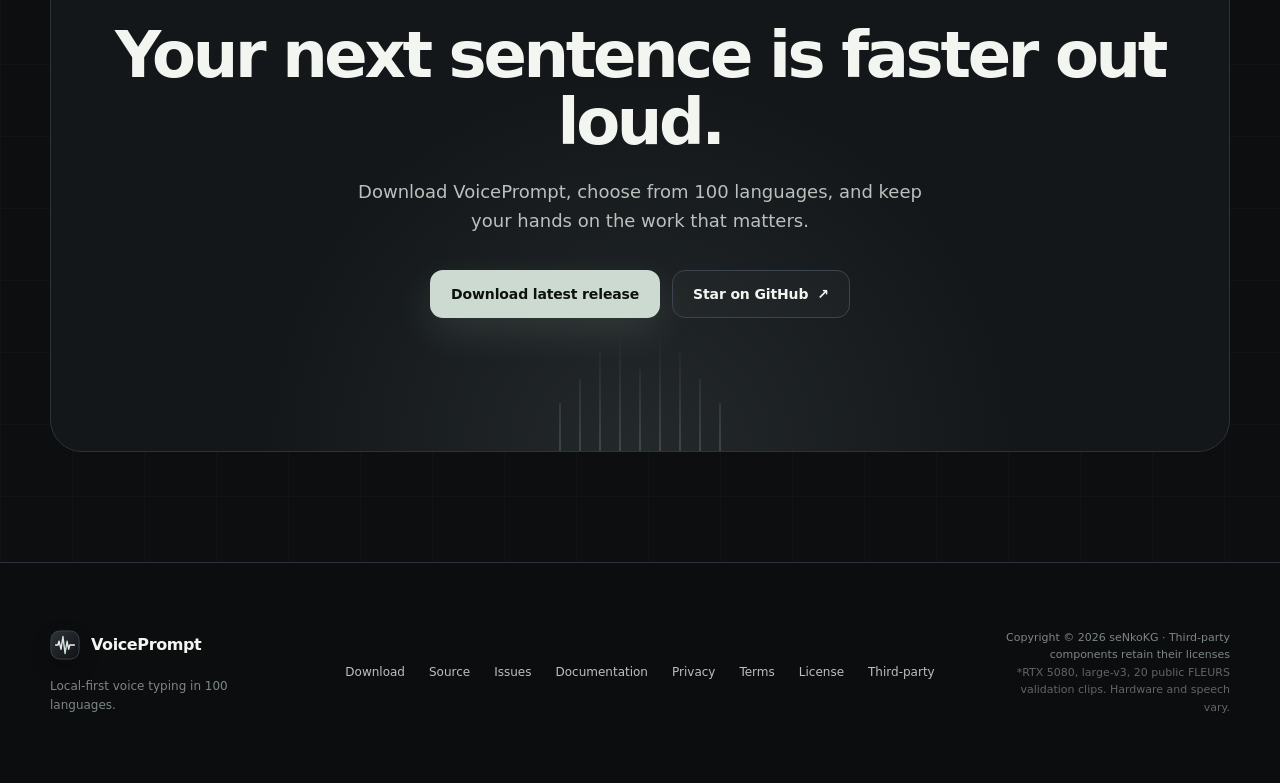
==== commit 27c457fc: "feat(release): add free preview notices Keep releases shippable without seller or payment setup whil" ====
--- a/docs/index.html
+++ b/docs/index.html
@@ -25,9 +25,9 @@
     "operatingSystem": "Windows 11",
     "description": "Private, GPU-accelerated voice-to-text dictation for Windows with 100 supported Whisper languages.",
     "downloadUrl": "https://senkokg.github.io/VoicePrompt/downloads/VoicePrompt-v1.23.0-windows-x64.zip",
+    "isAccessibleForFree": true,
     "softwareRequirements": "Windows 11, Python 3.11 or newer, NVIDIA GPU",
-    "featureList": "100 Whisper languages, English and Slovenian Auto, local smart formatting, bounded application context, correction learning, selected-text AI commands, resilient global push-to-talk hotkeys, long-recording buffering, transcript recovery, reusable snippets, application profiles, verified in-app updates",
-    "license": "https://opensource.org/license/mit"
+    "featureList": "100 Whisper languages, English and Slovenian Auto, local smart formatting, bounded application context, correction learning, selected-text AI commands, resilient global push-to-talk hotkeys, long-recording buffering, transcript recovery, reusable snippets, application profiles, verified in-app updates"
   }
   </script>
 </head>
@@ -71,6 +71,7 @@
             View source <span aria-hidden="true">↗</span>
           </a>
         </div>
+        <p class="hero-note">Free preview. No account, subscription, or payment.</p>
         <p class="hero-note">English and Slovenian share a tuned automatic mode. Every other language is one searchable selection away. <a href="https://github.com/seNkoKG/VoicePrompt/releases/latest">GitHub release mirror</a>.</p>
       </div>
 
@@ -311,8 +312,12 @@
         <a href="https://github.com/seNkoKG/VoicePrompt">Source</a>
         <a href="https://github.com/seNkoKG/VoicePrompt/issues">Issues</a>
         <a href="https://github.com/seNkoKG/VoicePrompt/blob/main/README.md">Documentation</a>
-      </div>
-      <p class="footer-meta">MIT licensed · Built on faster-whisper<br><span>*RTX 5080, large-v3, 20 public FLEURS validation clips. Hardware and speech vary.</span></p>
+        <a href="https://github.com/seNkoKG/VoicePrompt/blob/main/PRIVACY.md">Privacy</a>
+        <a href="https://github.com/seNkoKG/VoicePrompt/blob/main/TERMS.md">Terms</a>
+        <a href="https://github.com/seNkoKG/VoicePrompt/blob/main/LICENSE.txt">License</a>
+        <a href="https://github.com/seNkoKG/VoicePrompt/blob/main/THIRD_PARTY_NOTICES.txt">Third-party</a>
+      </div>
+      <p class="footer-meta">Copyright © 2026 seNkoKG · Third-party components retain their licenses<br><span>*RTX 5080, large-v3, 20 public FLEURS validation clips. Hardware and speech vary.</span></p>
     </div>
   </footer>
 
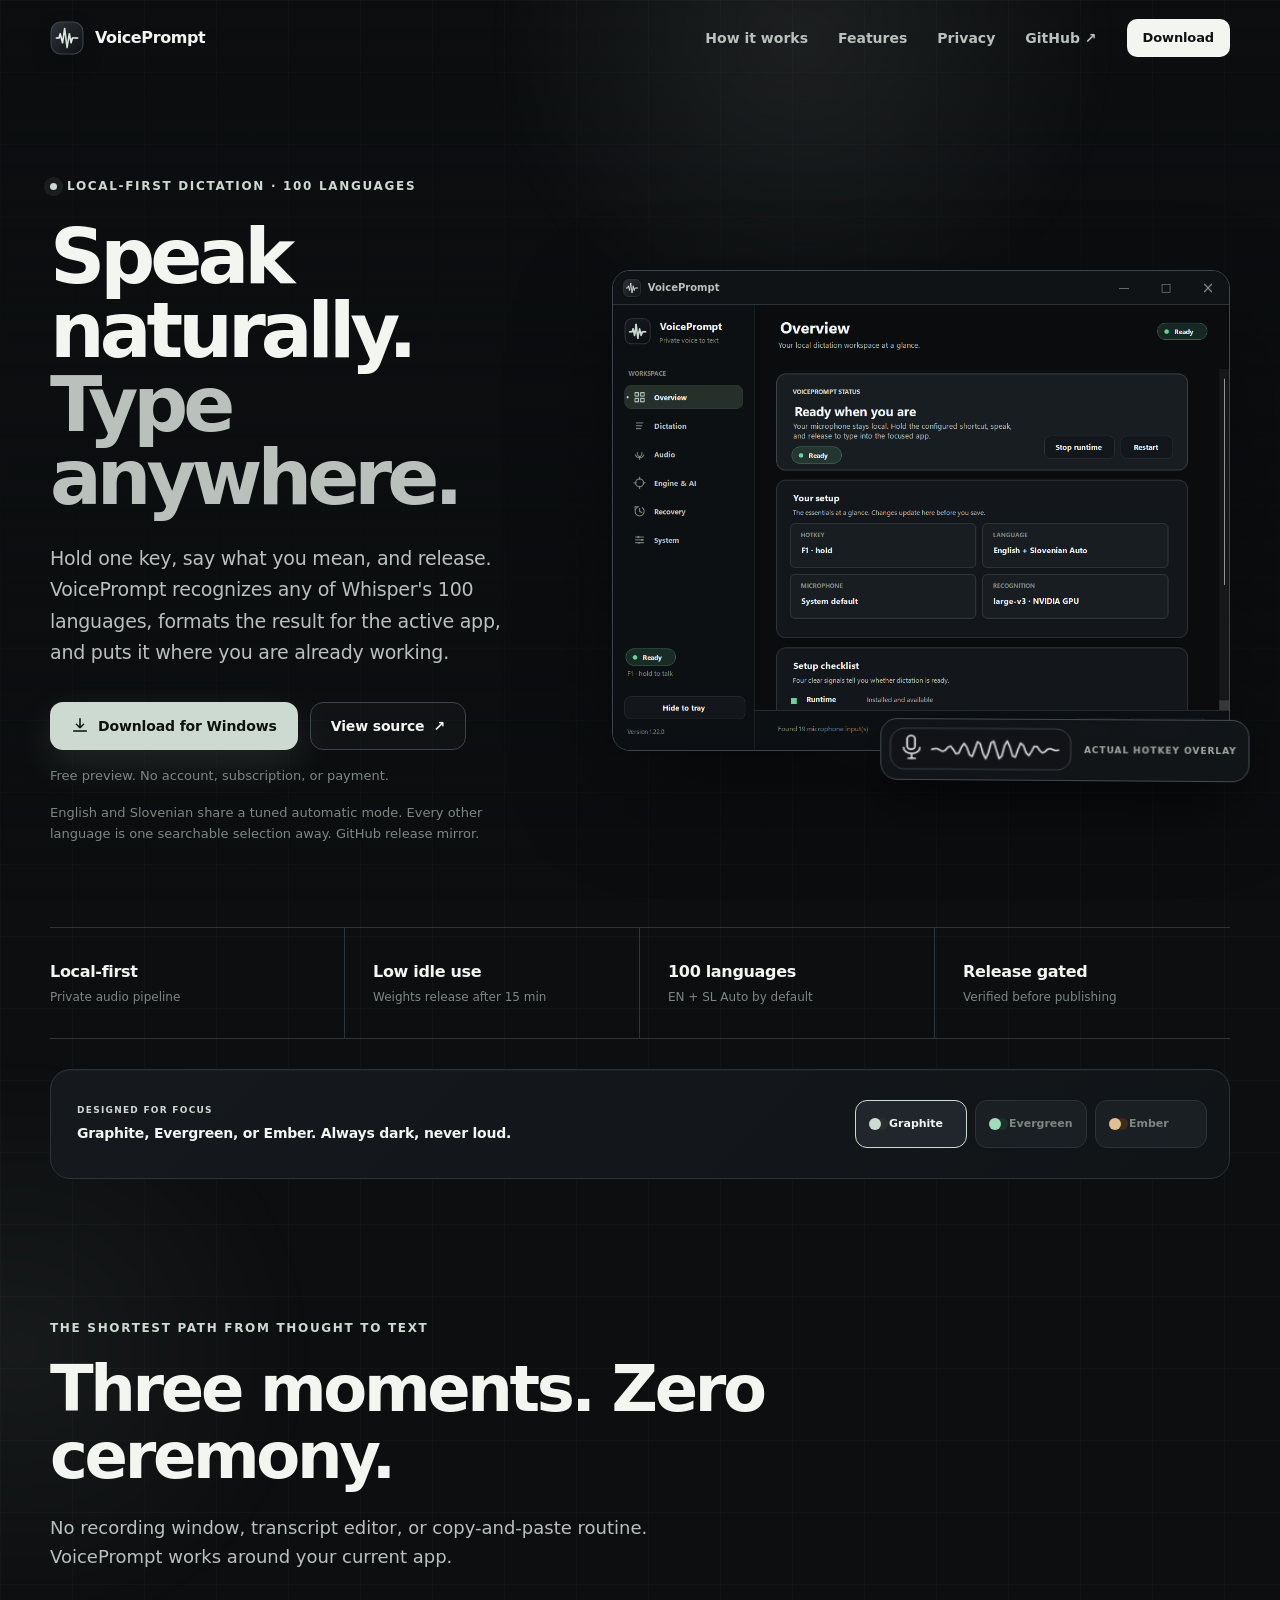
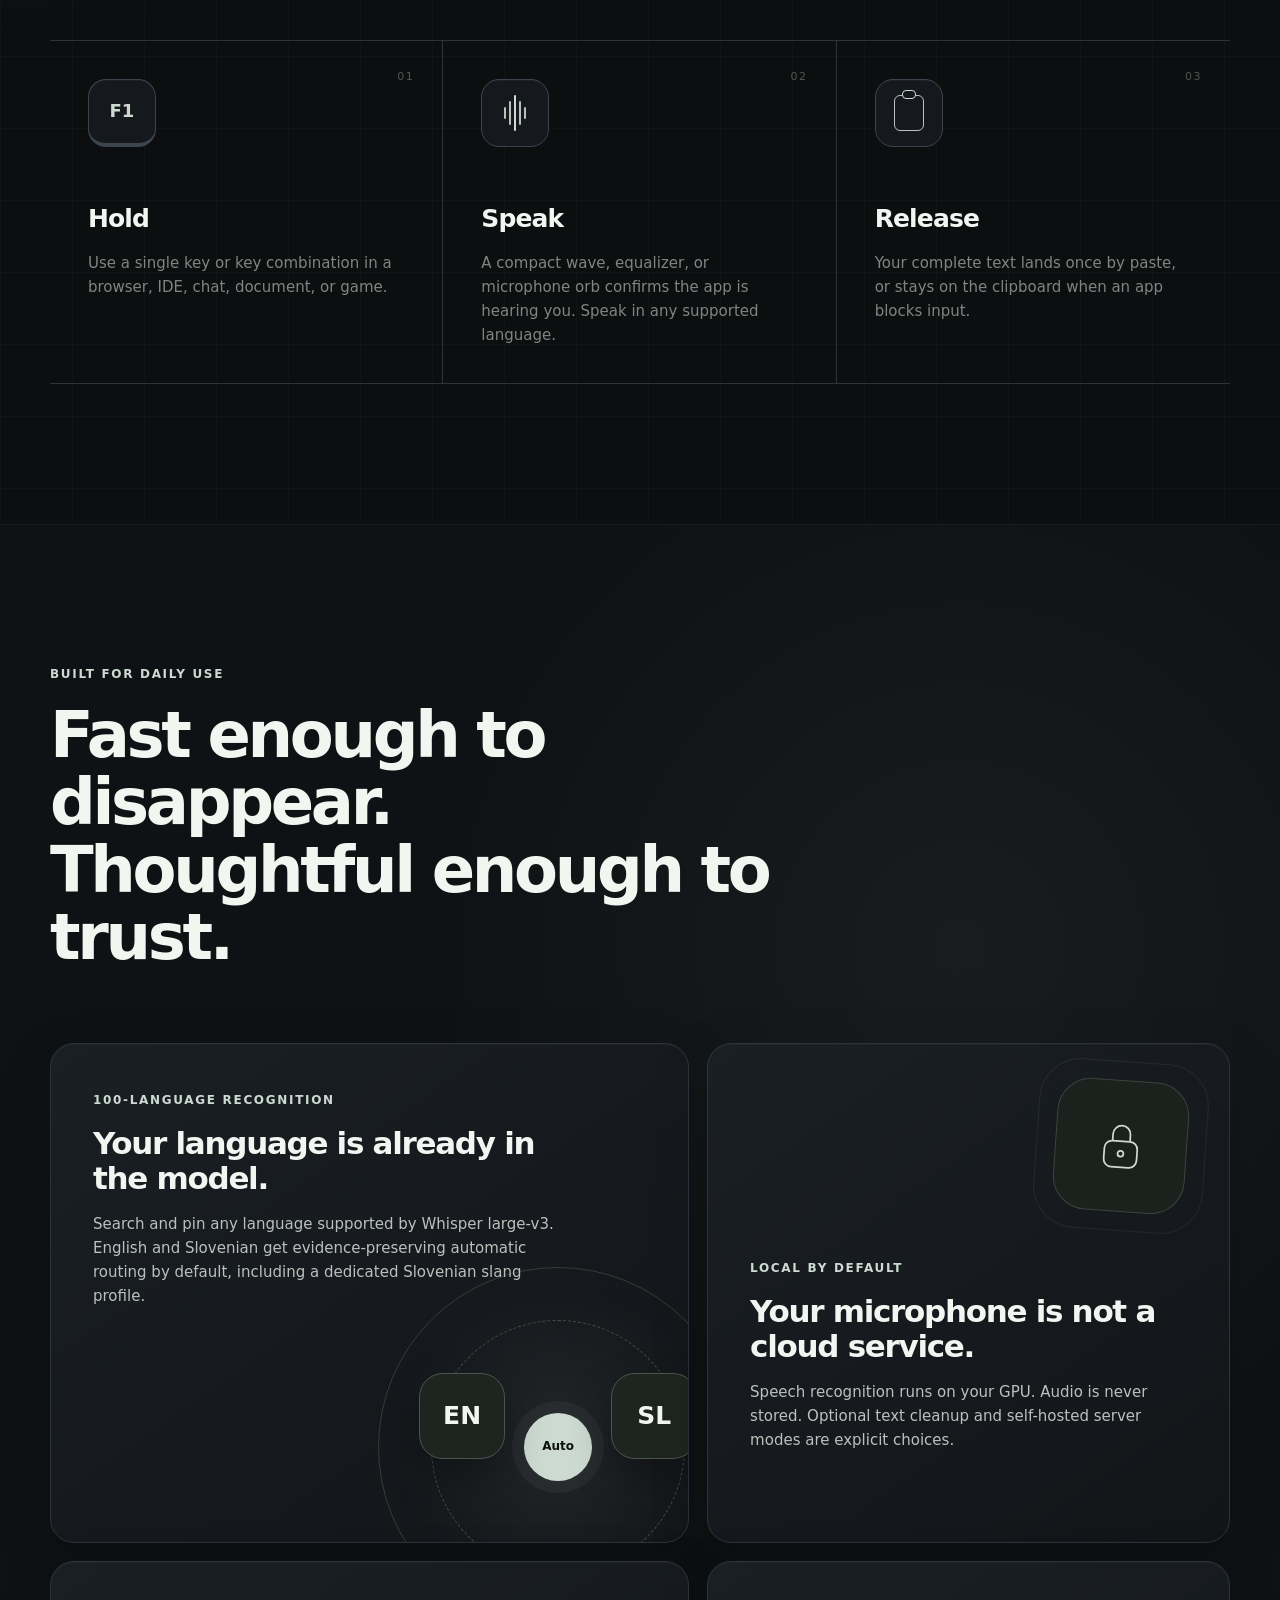
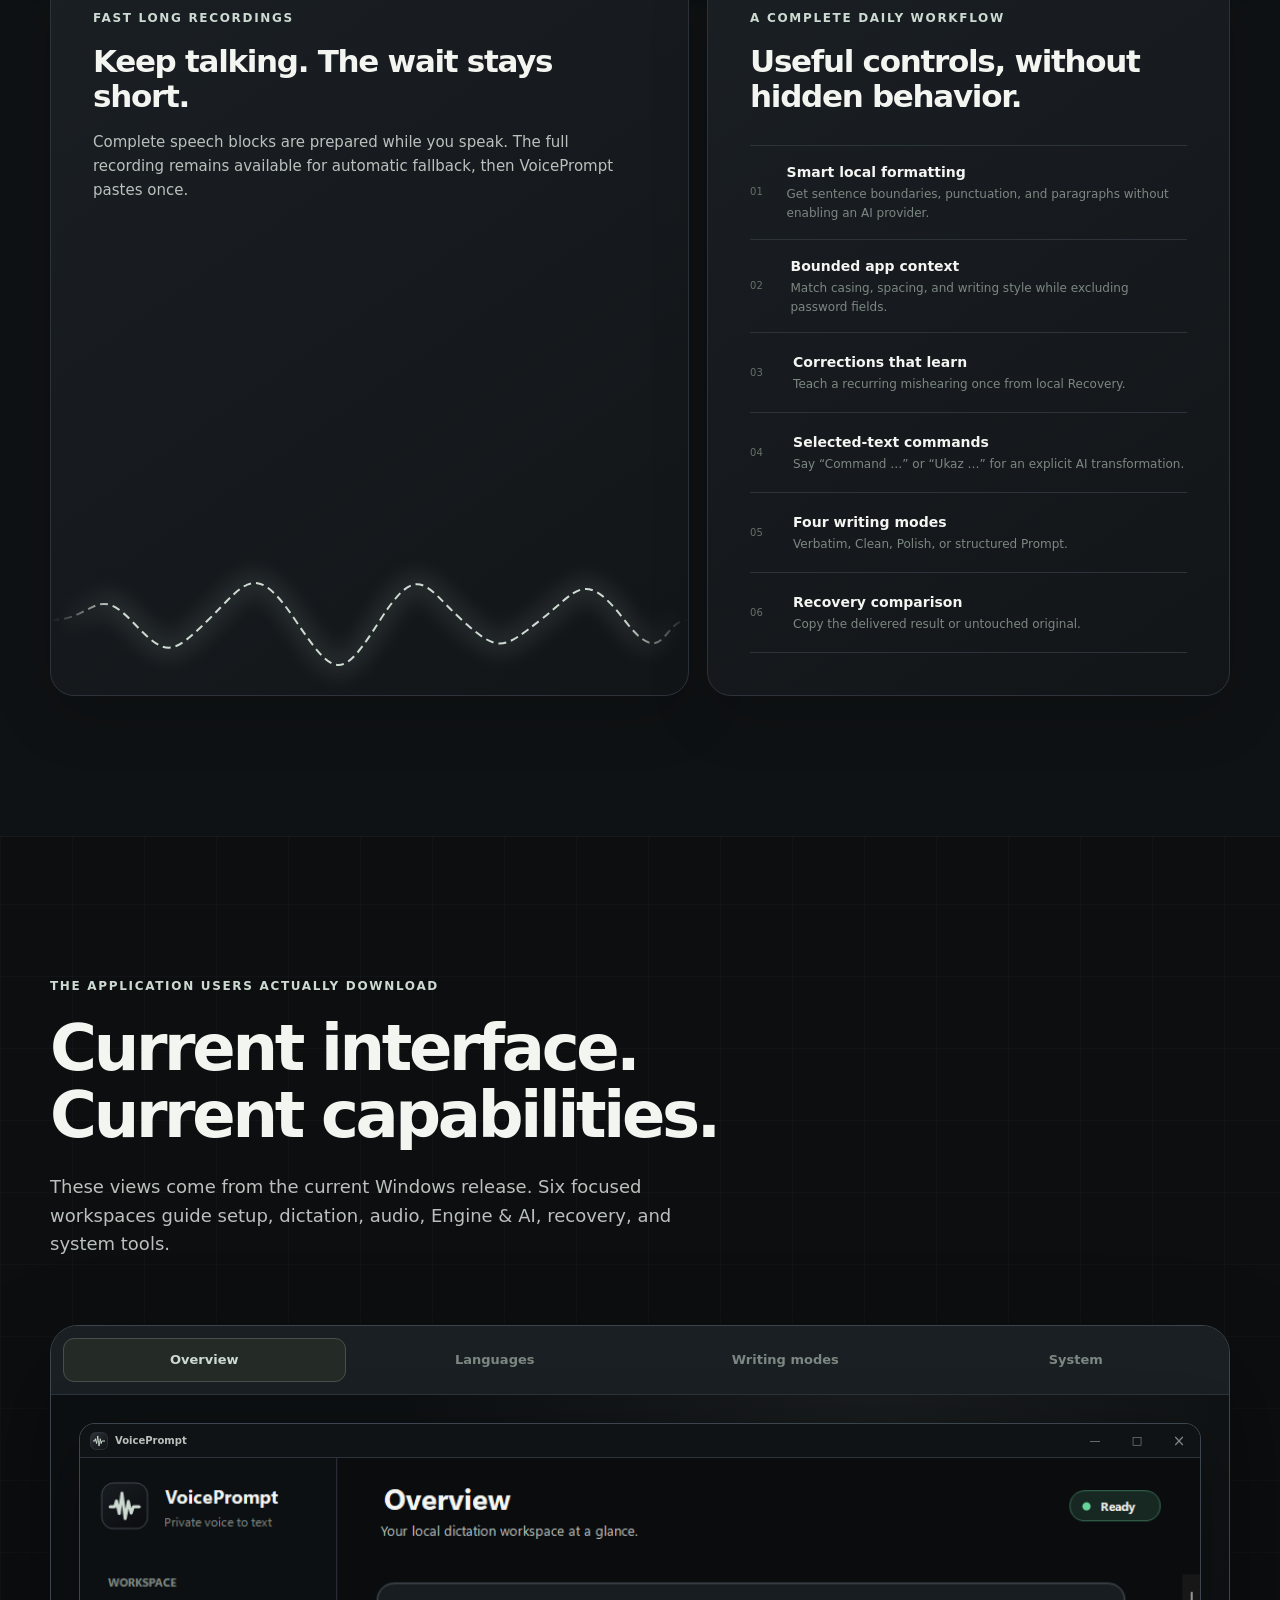
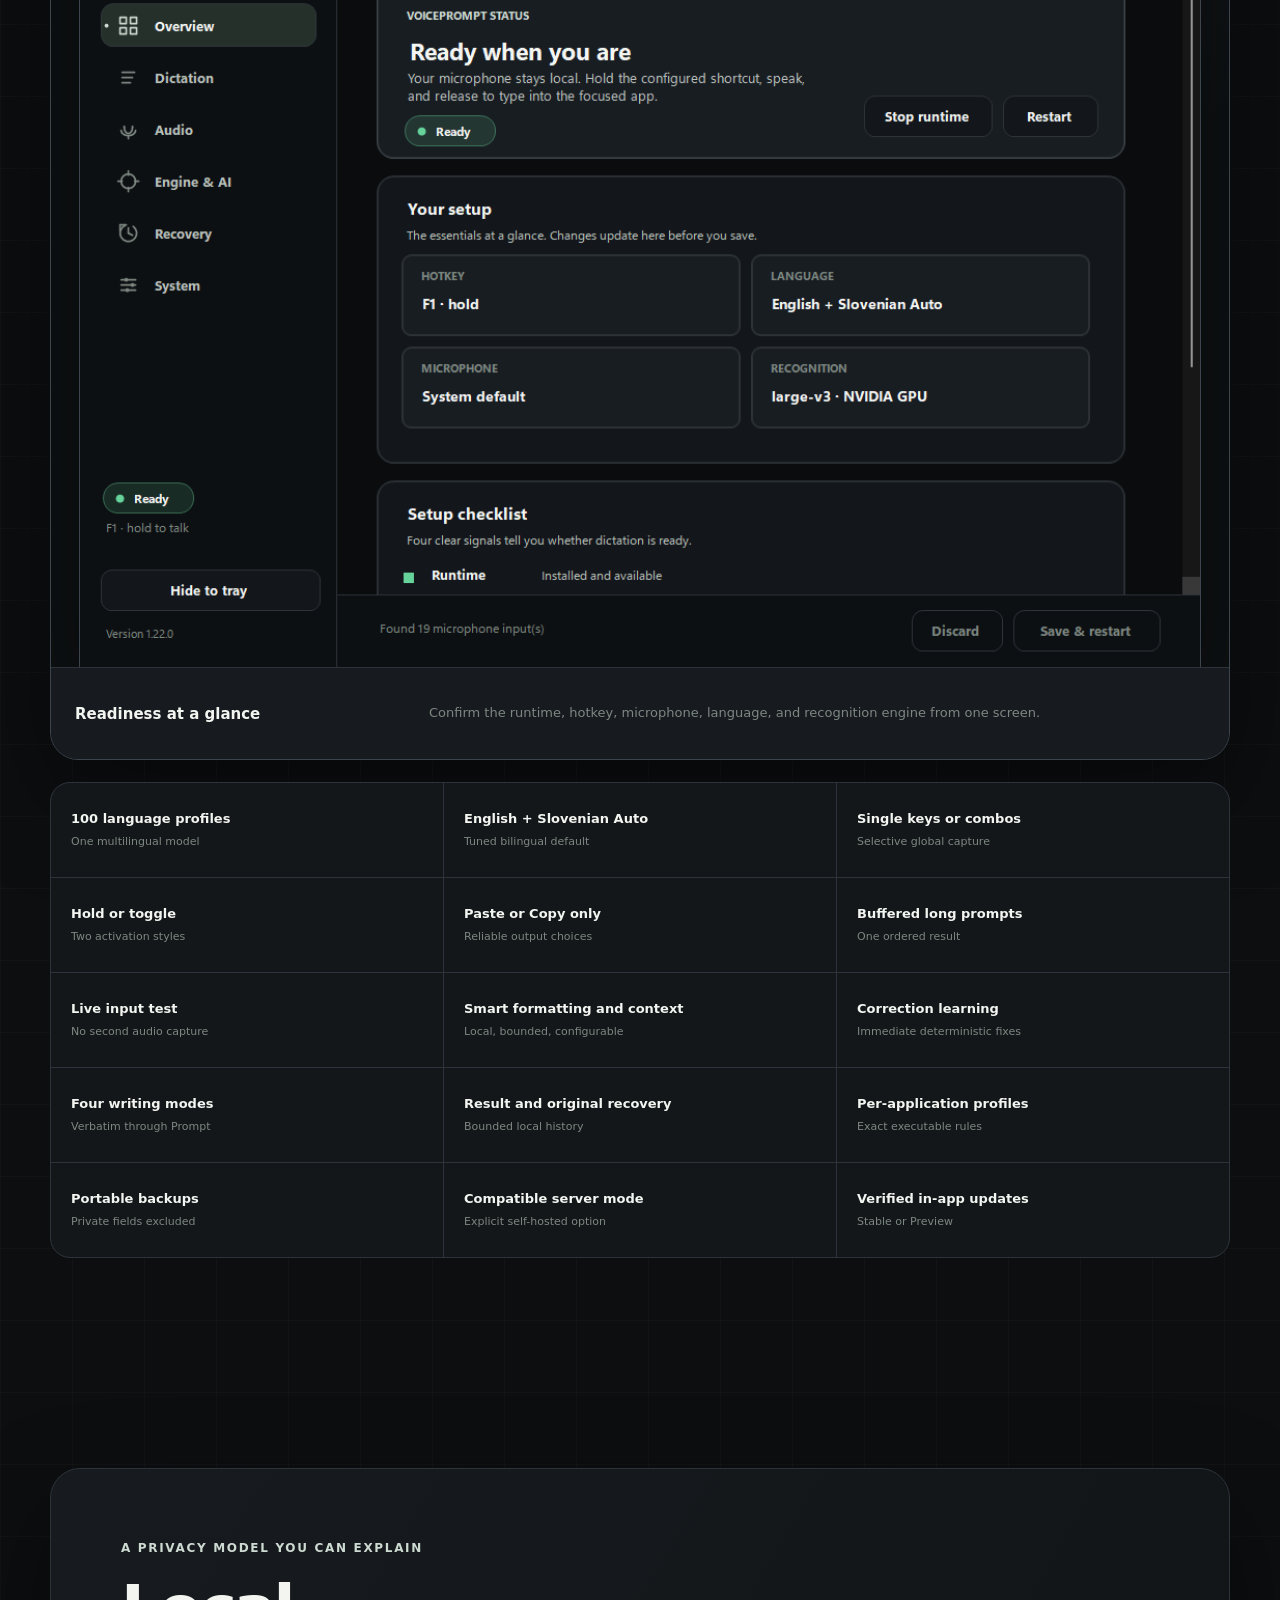
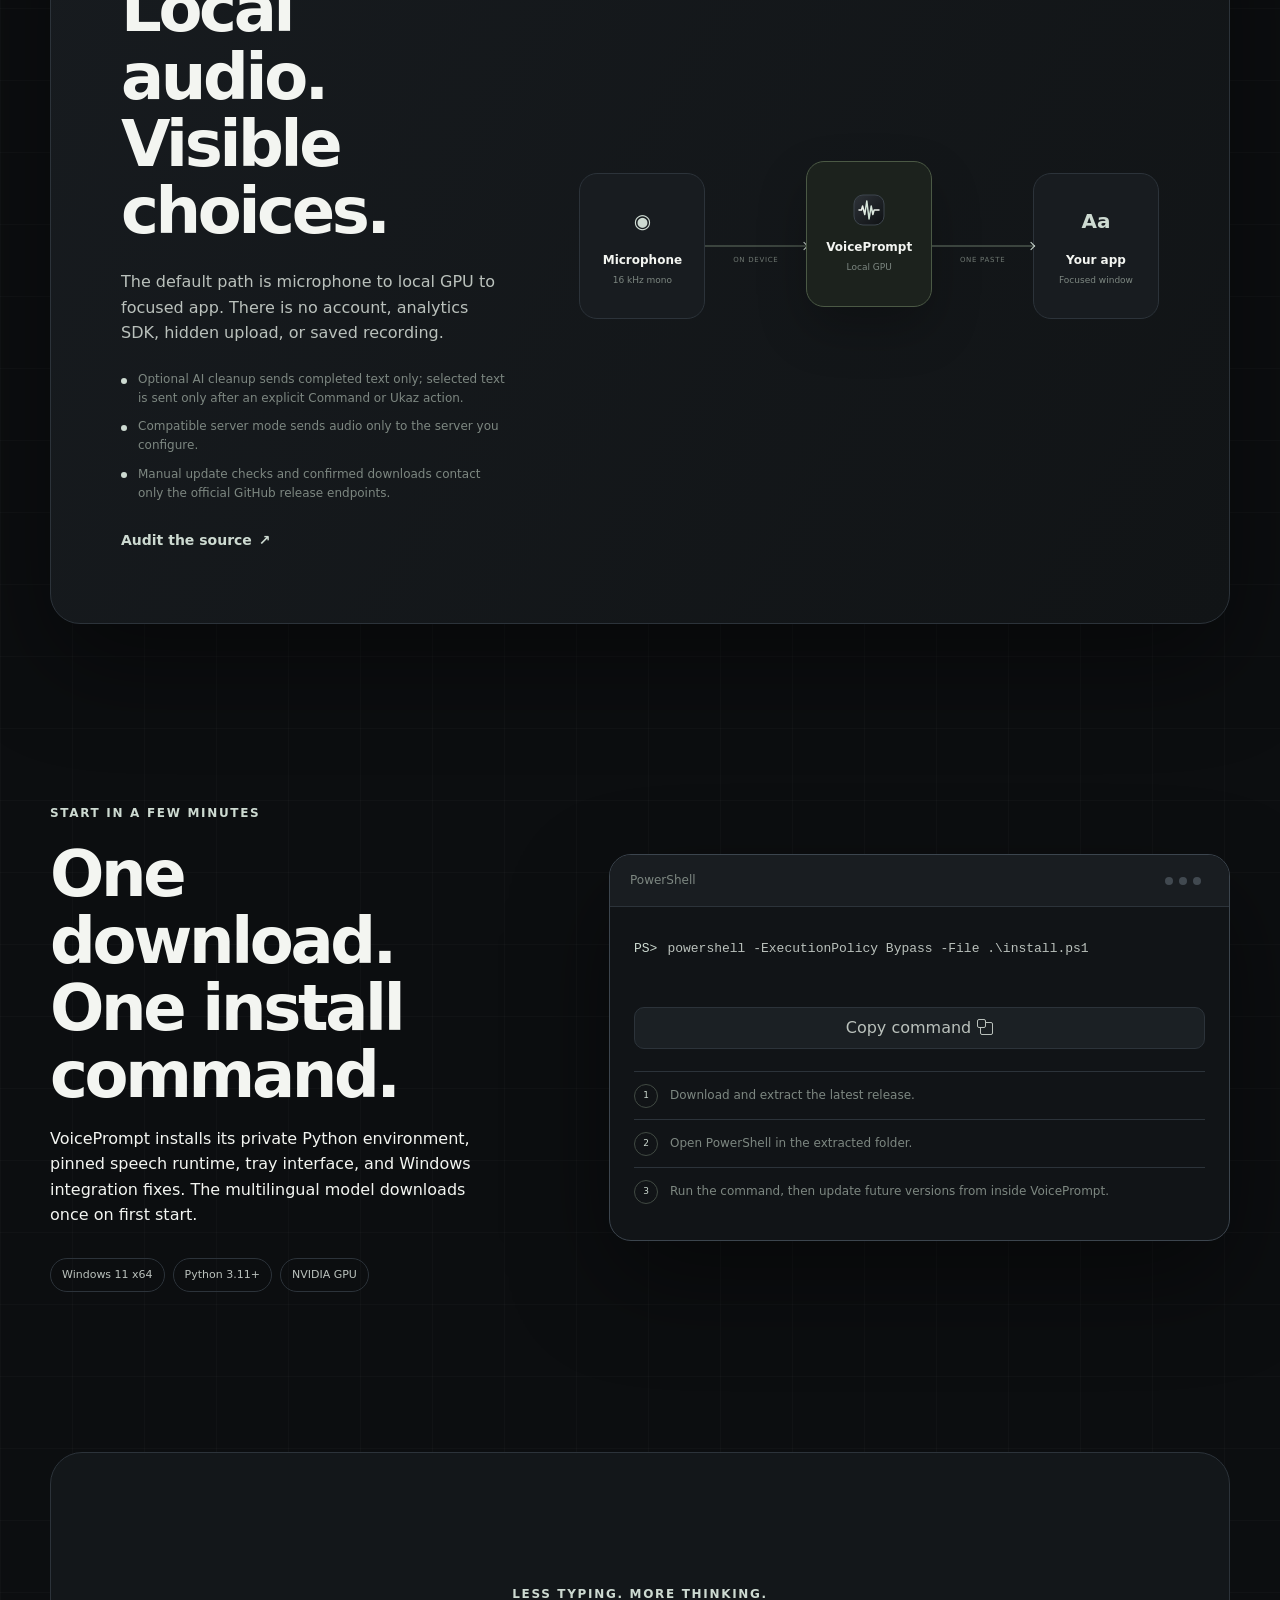
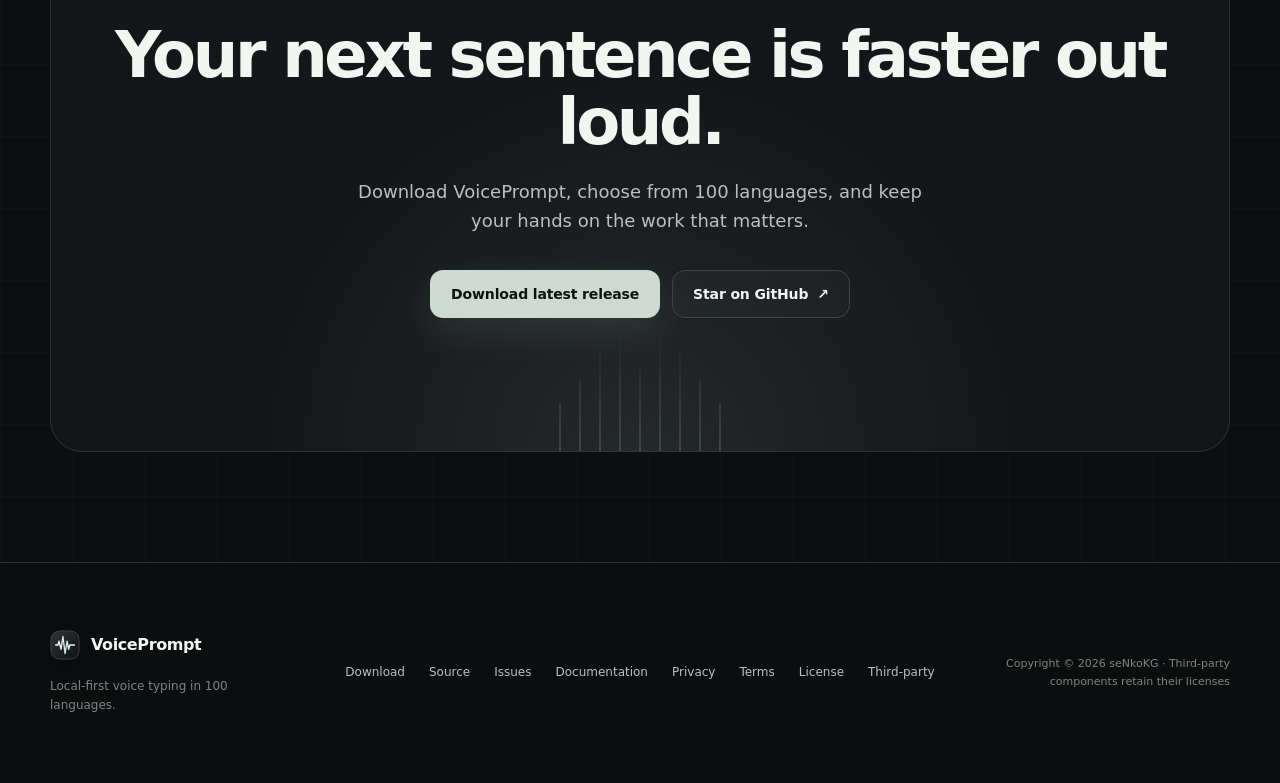
==== commit dad51117: "feat(release): improve bilingual dictation Preserve detector evidence to stop English/Slovenian misr" ====
--- a/docs/index.html
+++ b/docs/index.html
@@ -24,7 +24,7 @@
     "applicationCategory": "UtilitiesApplication",
     "operatingSystem": "Windows 11",
     "description": "Private, GPU-accelerated voice-to-text dictation for Windows with 100 supported Whisper languages.",
-    "downloadUrl": "https://senkokg.github.io/VoicePrompt/downloads/VoicePrompt-v1.23.0-windows-x64.zip",
+    "downloadUrl": "https://senkokg.github.io/VoicePrompt/downloads/VoicePrompt-v1.24.0-windows-x64.zip",
     "isAccessibleForFree": true,
     "softwareRequirements": "Windows 11, Python 3.11 or newer, NVIDIA GPU",
     "featureList": "100 Whisper languages, English and Slovenian Auto, local smart formatting, bounded application context, correction learning, selected-text AI commands, resilient global push-to-talk hotkeys, long-recording buffering, transcript recovery, reusable snippets, application profiles, verified in-app updates"
@@ -51,7 +51,7 @@
         <a href="#features">Features</a>
         <a href="#privacy">Privacy</a>
         <a href="https://github.com/seNkoKG/VoicePrompt" target="_blank" rel="noreferrer">GitHub <span aria-hidden="true">↗</span></a>
-        <a class="button button-small button-light" href="downloads/VoicePrompt-v1.23.0-windows-x64.zip" download>Download</a>
+        <a class="button button-small button-light" href="downloads/VoicePrompt-v1.24.0-windows-x64.zip" download>Download</a>
       </div>
     </nav>
   </header>
@@ -63,7 +63,7 @@
         <h1>Speak naturally.<br><span>Type anywhere.</span></h1>
         <p class="hero-lede">Hold one key, say what you mean, and release. VoicePrompt recognizes any of Whisper's 100 languages, formats the result for the active app, and puts it where you are already working.</p>
         <div class="hero-actions">
-          <a class="button button-primary" href="downloads/VoicePrompt-v1.23.0-windows-x64.zip" download>
+          <a class="button button-primary" href="downloads/VoicePrompt-v1.24.0-windows-x64.zip" download>
             <svg aria-hidden="true" viewBox="0 0 20 20"><path d="M10 2v10m0 0 4-4m-4 4L6 8M3 15.5h14"/></svg>
             Download for Windows
           </a>
@@ -95,7 +95,7 @@
 
     <section class="trust-strip shell reveal" aria-label="Product highlights">
       <div><strong>Local-first</strong><span>Private audio pipeline</span></div>
-      <div><strong>0.57 s</strong><span>20-clip median decode*</span></div>
+      <div><strong>Low idle use</strong><span>Weights release after 15 min</span></div>
       <div><strong>100 languages</strong><span>EN + SL Auto by default</span></div>
       <div><strong>Release gated</strong><span>Verified before publishing</span></div>
     </section>
@@ -151,7 +151,7 @@
             <div class="card-copy">
               <span class="card-tag">100-language recognition</span>
               <h3>Your language is already in the model.</h3>
-              <p>Search and pin any language supported by Whisper large-v3. English and Slovenian get tuned automatic routing by default, including a dedicated Slovenian slang profile.</p>
+              <p>Search and pin any language supported by Whisper large-v3. English and Slovenian get evidence-preserving automatic routing by default, including a dedicated Slovenian slang profile.</p>
             </div>
             <div class="language-orbit" aria-hidden="true">
               <div class="orbit-ring"></div>
@@ -185,11 +185,11 @@
             <span class="card-tag">A complete daily workflow</span>
             <h3>Useful controls, without hidden behavior.</h3>
             <div class="tool-list">
-              <div><i>01</i><span><strong>Smart local formatting</strong><small>Speak punctuation and paragraphs without enabling an AI provider.</small></span></div>
+              <div><i>01</i><span><strong>Smart local formatting</strong><small>Get sentence boundaries, punctuation, and paragraphs without enabling an AI provider.</small></span></div>
               <div><i>02</i><span><strong>Bounded app context</strong><small>Match casing, spacing, and writing style while excluding password fields.</small></span></div>
               <div><i>03</i><span><strong>Corrections that learn</strong><small>Teach a recurring mishearing once from local Recovery.</small></span></div>
               <div><i>04</i><span><strong>Selected-text commands</strong><small>Say “Command …” or “Ukaz …” for an explicit AI transformation.</small></span></div>
-              <div><i>05</i><span><strong>Four writing modes</strong><small>Verbatim, Clean, Grammar, or structured Prompt.</small></span></div>
+              <div><i>05</i><span><strong>Four writing modes</strong><small>Verbatim, Clean, Polish, or structured Prompt.</small></span></div>
               <div><i>06</i><span><strong>Recovery comparison</strong><small>Copy the delivered result or untouched original.</small></span></div>
             </div>
           </article>
@@ -207,7 +207,7 @@
         <div class="interface-tabs" role="tablist" aria-label="VoicePrompt interface views">
           <button type="button" role="tab" aria-controls="interface-panel" aria-selected="true" data-shot="assets/app-overview.png" data-alt="VoicePrompt Overview with readiness and setup cards" data-title="Readiness at a glance" data-copy="Confirm the runtime, hotkey, microphone, language, and recognition engine from one screen.">Overview</button>
           <button type="button" role="tab" aria-controls="interface-panel" aria-selected="false" tabindex="-1" data-shot="assets/app-languages.png" data-alt="VoicePrompt Dictation page with automatic English and Slovenian detection plus an additional-language catalog" data-title="100 language profiles" data-copy="Keep fast English + Slovenian Auto as the default, or add any of Whisper's 98 other languages with portable context and corrections.">Languages</button>
-          <button type="button" role="tab" aria-controls="interface-panel" aria-selected="false" tabindex="-1" data-shot="assets/app-writing.png" data-alt="VoicePrompt Engine and AI page with Verbatim, Clean, Grammar, and Prompt writing modes" data-title="Local first, optional intelligence" data-copy="Verbatim adds no provider delay. Clean, Grammar, and Prompt are explicit text-only options with strict fallback.">Writing modes</button>
+          <button type="button" role="tab" aria-controls="interface-panel" aria-selected="false" tabindex="-1" data-shot="assets/app-writing.png" data-alt="VoicePrompt Engine and AI page with Verbatim, Clean, Polish, and Prompt writing modes" data-title="Local first, optional intelligence" data-copy="Verbatim adds no provider delay. Clean, Polish, and Prompt are explicit text-only options with strict fallback.">Writing modes</button>
           <button type="button" role="tab" aria-controls="interface-panel" aria-selected="false" tabindex="-1" data-shot="assets/app-system.png" data-alt="VoicePrompt System page showing local diagnostics and manual verified application updates" data-title="Diagnostics and safe updates" data-copy="Inspect local runtime health, choose Stable or Preview, and install a SHA-256-verified release without leaving VoicePrompt.">System</button>
         </div>
         <div class="interface-stage" id="interface-panel" role="tabpanel">
@@ -295,7 +295,7 @@
       <h2>Your next sentence is faster out loud.</h2>
       <p>Download VoicePrompt, choose from 100 languages, and keep your hands on the work that matters.</p>
       <div class="hero-actions centered">
-        <a class="button button-primary" href="downloads/VoicePrompt-v1.23.0-windows-x64.zip" download>Download latest release</a>
+        <a class="button button-primary" href="downloads/VoicePrompt-v1.24.0-windows-x64.zip" download>Download latest release</a>
         <a class="button button-ghost" href="https://github.com/seNkoKG/VoicePrompt">Star on GitHub <span aria-hidden="true">↗</span></a>
       </div>
     </section>
@@ -308,7 +308,7 @@
         <p>Local-first voice typing in 100 languages.</p>
       </div>
       <div class="footer-links">
-        <a href="downloads/VoicePrompt-v1.23.0-windows-x64.zip" download>Download</a>
+        <a href="downloads/VoicePrompt-v1.24.0-windows-x64.zip" download>Download</a>
         <a href="https://github.com/seNkoKG/VoicePrompt">Source</a>
         <a href="https://github.com/seNkoKG/VoicePrompt/issues">Issues</a>
         <a href="https://github.com/seNkoKG/VoicePrompt/blob/main/README.md">Documentation</a>
@@ -317,7 +317,7 @@
         <a href="https://github.com/seNkoKG/VoicePrompt/blob/main/LICENSE.txt">License</a>
         <a href="https://github.com/seNkoKG/VoicePrompt/blob/main/THIRD_PARTY_NOTICES.txt">Third-party</a>
       </div>
-      <p class="footer-meta">Copyright © 2026 seNkoKG · Third-party components retain their licenses<br><span>*RTX 5080, large-v3, 20 public FLEURS validation clips. Hardware and speech vary.</span></p>
+      <p class="footer-meta">Copyright © 2026 seNkoKG · Third-party components retain their licenses</p>
     </div>
   </footer>
 
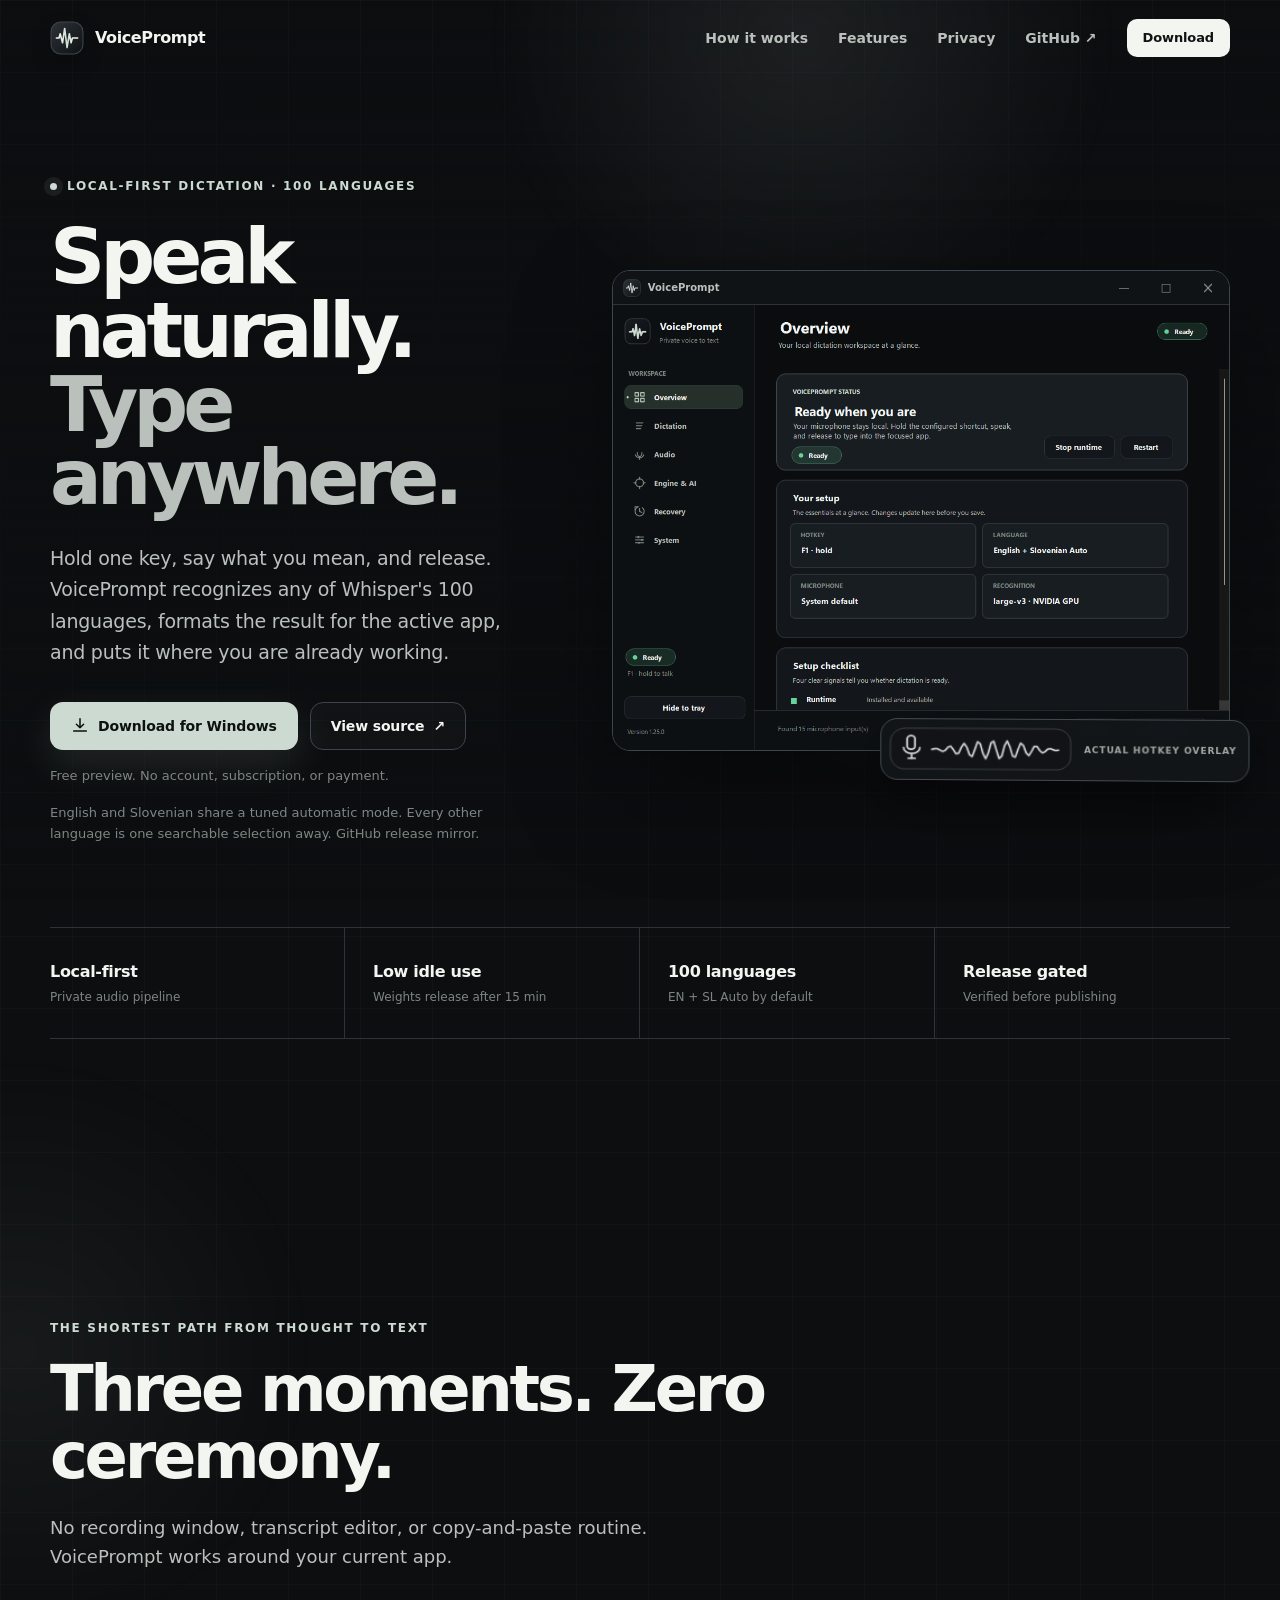
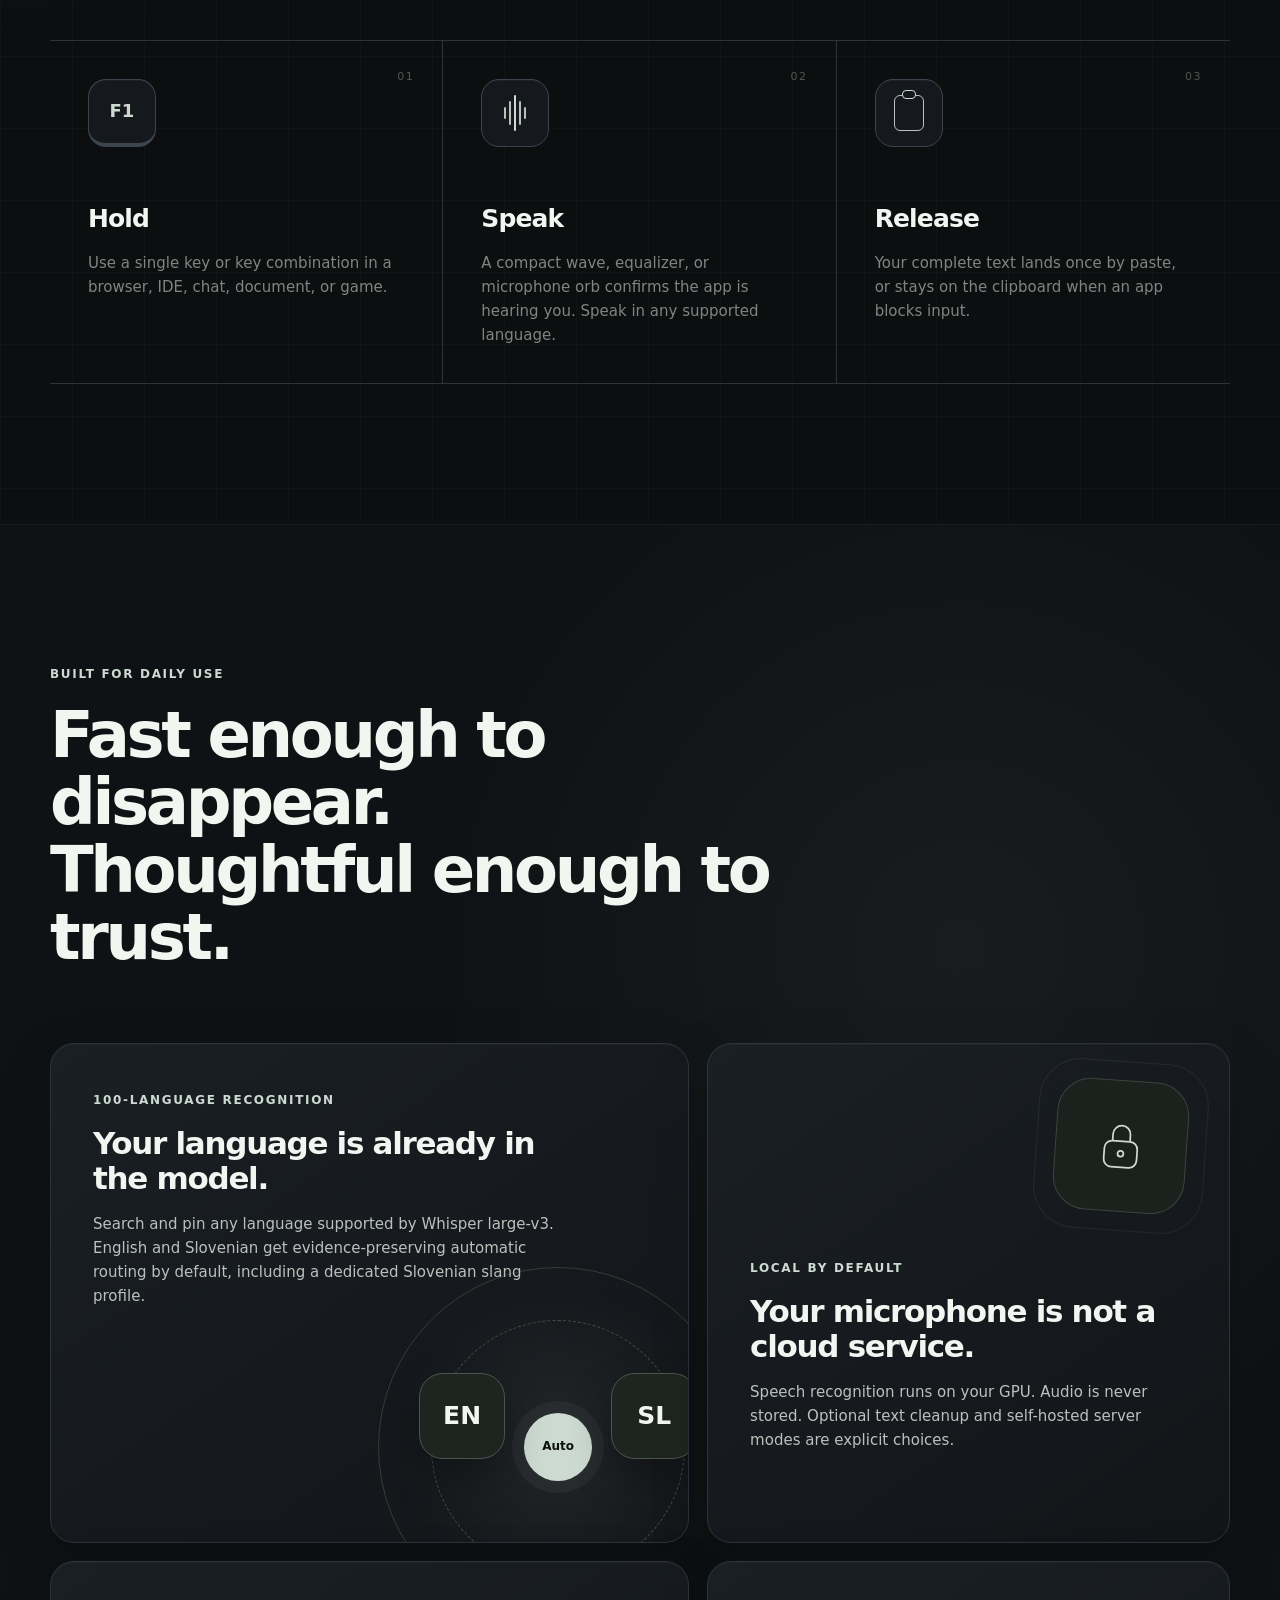
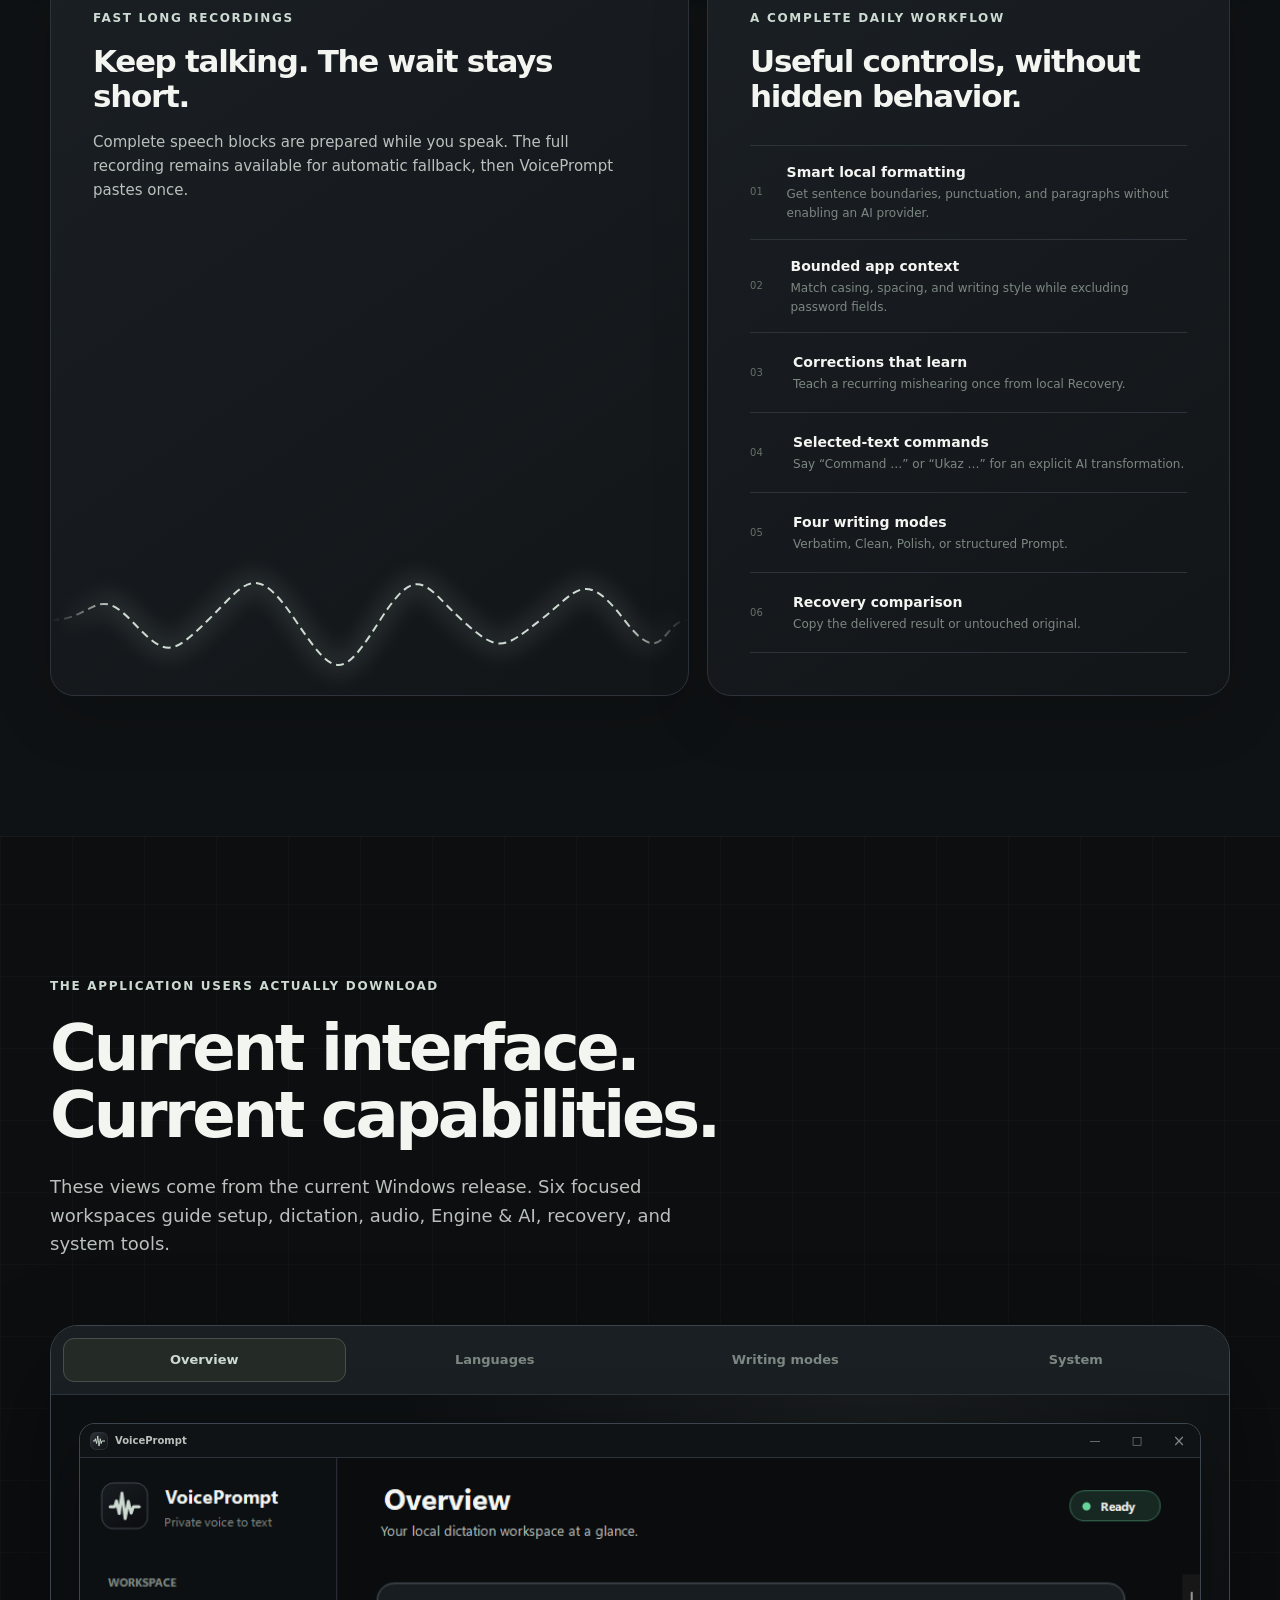
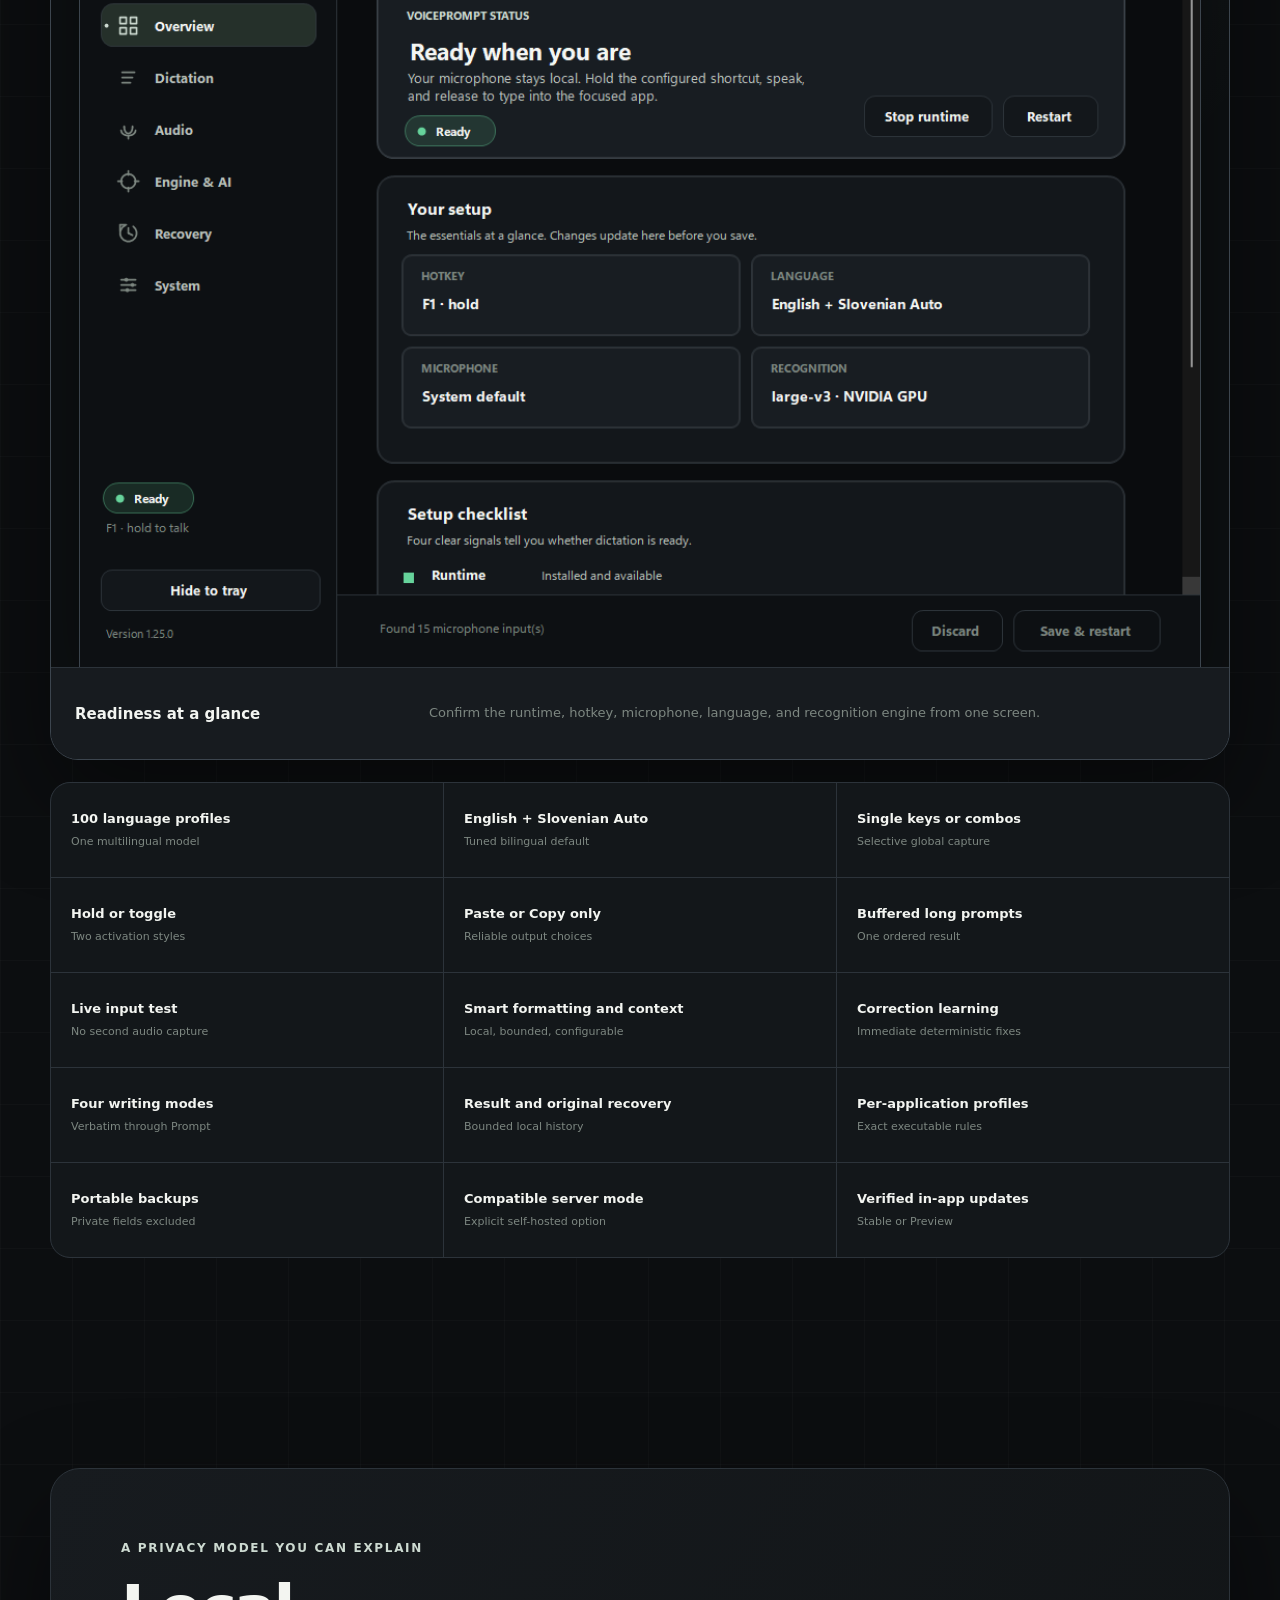
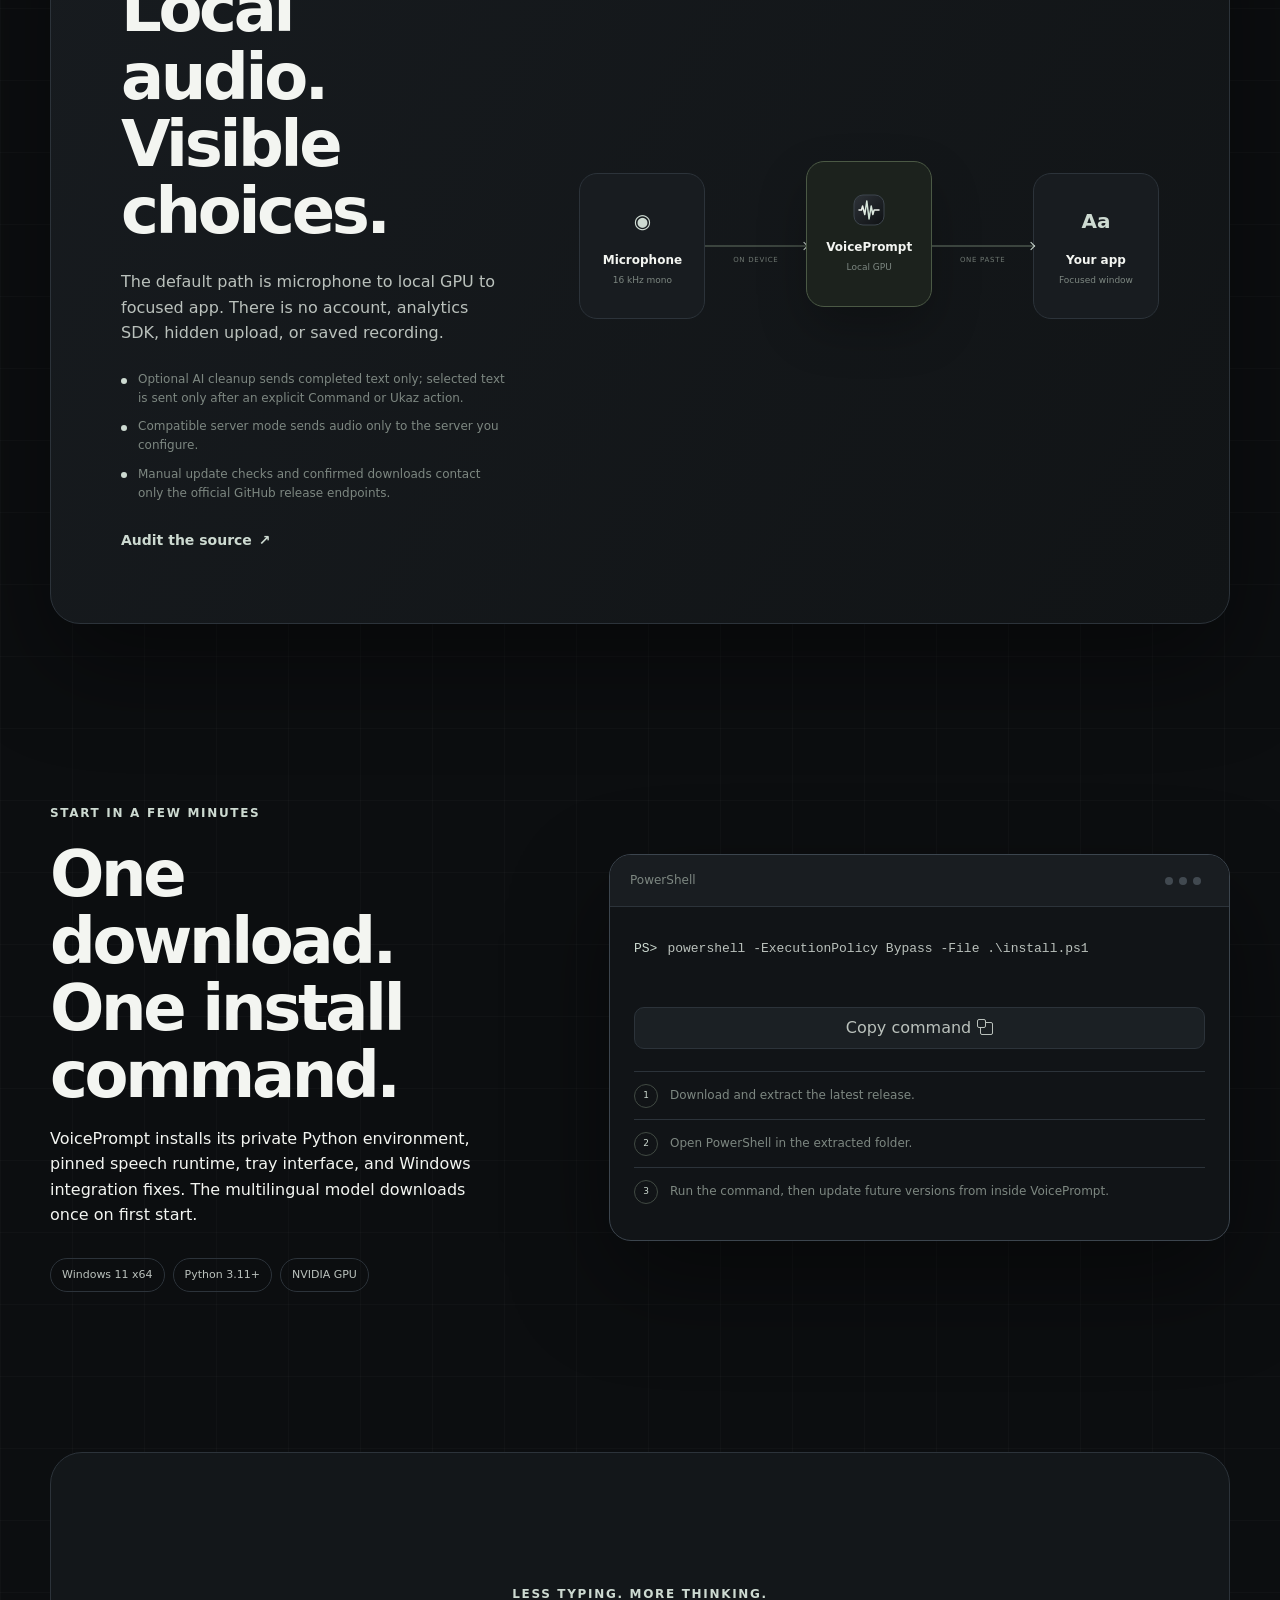
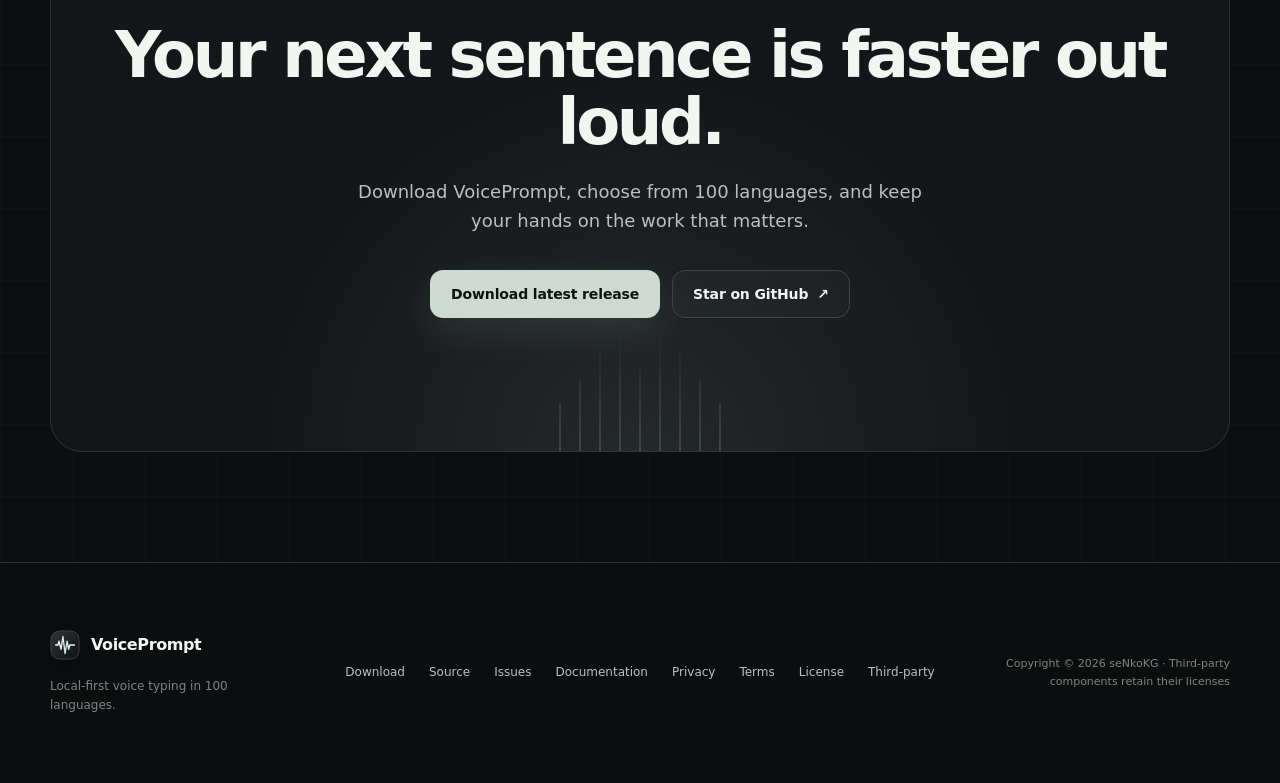
==== commit 4d151c6e: "perf: harden recognition and idle runtime Local capture must remain at Whisper's native 16 kHz to av" ====
--- a/docs/index.html
+++ b/docs/index.html
@@ -24,7 +24,7 @@
     "applicationCategory": "UtilitiesApplication",
     "operatingSystem": "Windows 11",
     "description": "Private, GPU-accelerated voice-to-text dictation for Windows with 100 supported Whisper languages.",
-    "downloadUrl": "https://senkokg.github.io/VoicePrompt/downloads/VoicePrompt-v1.24.0-windows-x64.zip",
+    "downloadUrl": "https://senkokg.github.io/VoicePrompt/downloads/VoicePrompt-v1.25.0-windows-x64.zip",
     "isAccessibleForFree": true,
     "softwareRequirements": "Windows 11, Python 3.11 or newer, NVIDIA GPU",
     "featureList": "100 Whisper languages, English and Slovenian Auto, local smart formatting, bounded application context, correction learning, selected-text AI commands, resilient global push-to-talk hotkeys, long-recording buffering, transcript recovery, reusable snippets, application profiles, verified in-app updates"
@@ -51,7 +51,7 @@
         <a href="#features">Features</a>
         <a href="#privacy">Privacy</a>
         <a href="https://github.com/seNkoKG/VoicePrompt" target="_blank" rel="noreferrer">GitHub <span aria-hidden="true">↗</span></a>
-        <a class="button button-small button-light" href="downloads/VoicePrompt-v1.24.0-windows-x64.zip" download>Download</a>
+        <a class="button button-small button-light" href="downloads/VoicePrompt-v1.25.0-windows-x64.zip" download>Download</a>
       </div>
     </nav>
   </header>
@@ -63,7 +63,7 @@
         <h1>Speak naturally.<br><span>Type anywhere.</span></h1>
         <p class="hero-lede">Hold one key, say what you mean, and release. VoicePrompt recognizes any of Whisper's 100 languages, formats the result for the active app, and puts it where you are already working.</p>
         <div class="hero-actions">
-          <a class="button button-primary" href="downloads/VoicePrompt-v1.24.0-windows-x64.zip" download>
+          <a class="button button-primary" href="downloads/VoicePrompt-v1.25.0-windows-x64.zip" download>
             <svg aria-hidden="true" viewBox="0 0 20 20"><path d="M10 2v10m0 0 4-4m-4 4L6 8M3 15.5h14"/></svg>
             Download for Windows
           </a>
@@ -295,7 +295,7 @@
       <h2>Your next sentence is faster out loud.</h2>
       <p>Download VoicePrompt, choose from 100 languages, and keep your hands on the work that matters.</p>
       <div class="hero-actions centered">
-        <a class="button button-primary" href="downloads/VoicePrompt-v1.24.0-windows-x64.zip" download>Download latest release</a>
+        <a class="button button-primary" href="downloads/VoicePrompt-v1.25.0-windows-x64.zip" download>Download latest release</a>
         <a class="button button-ghost" href="https://github.com/seNkoKG/VoicePrompt">Star on GitHub <span aria-hidden="true">↗</span></a>
       </div>
     </section>
@@ -308,7 +308,7 @@
         <p>Local-first voice typing in 100 languages.</p>
       </div>
       <div class="footer-links">
-        <a href="downloads/VoicePrompt-v1.24.0-windows-x64.zip" download>Download</a>
+        <a href="downloads/VoicePrompt-v1.25.0-windows-x64.zip" download>Download</a>
         <a href="https://github.com/seNkoKG/VoicePrompt">Source</a>
         <a href="https://github.com/seNkoKG/VoicePrompt/issues">Issues</a>
         <a href="https://github.com/seNkoKG/VoicePrompt/blob/main/README.md">Documentation</a>
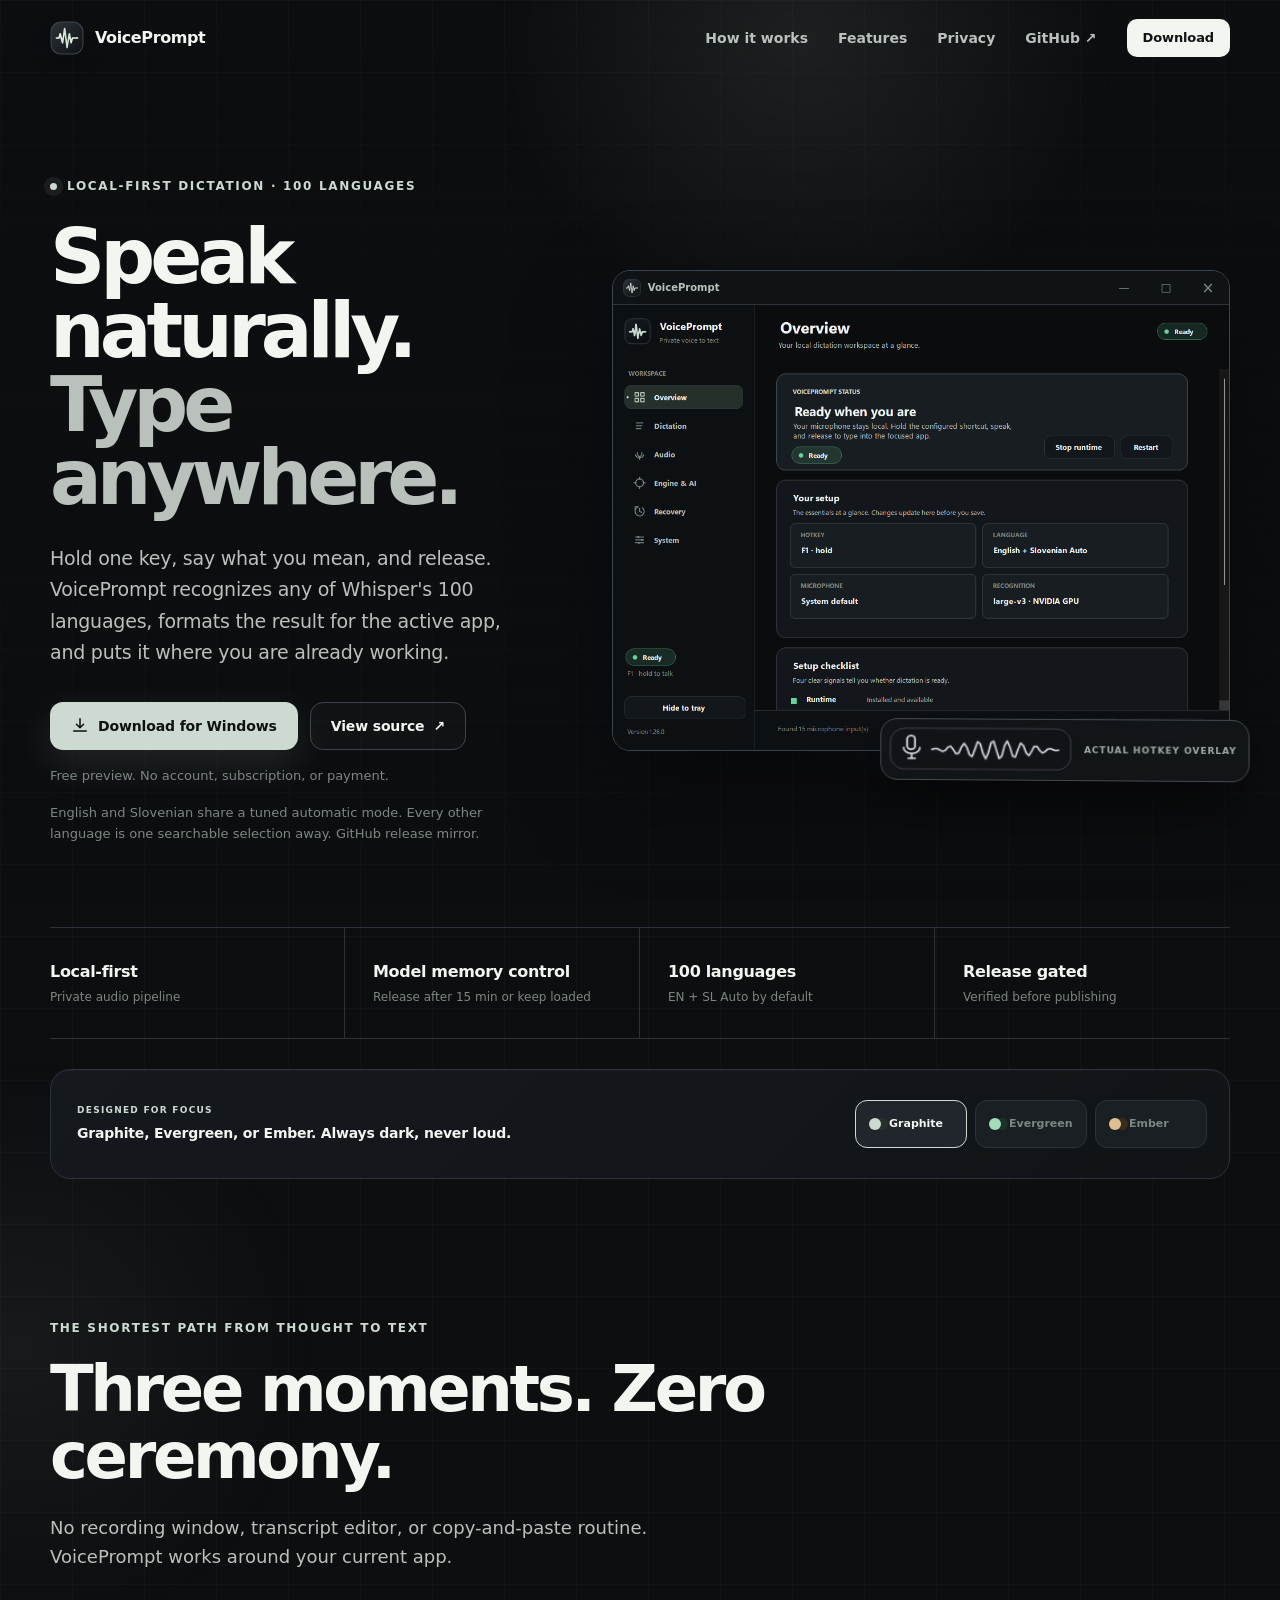
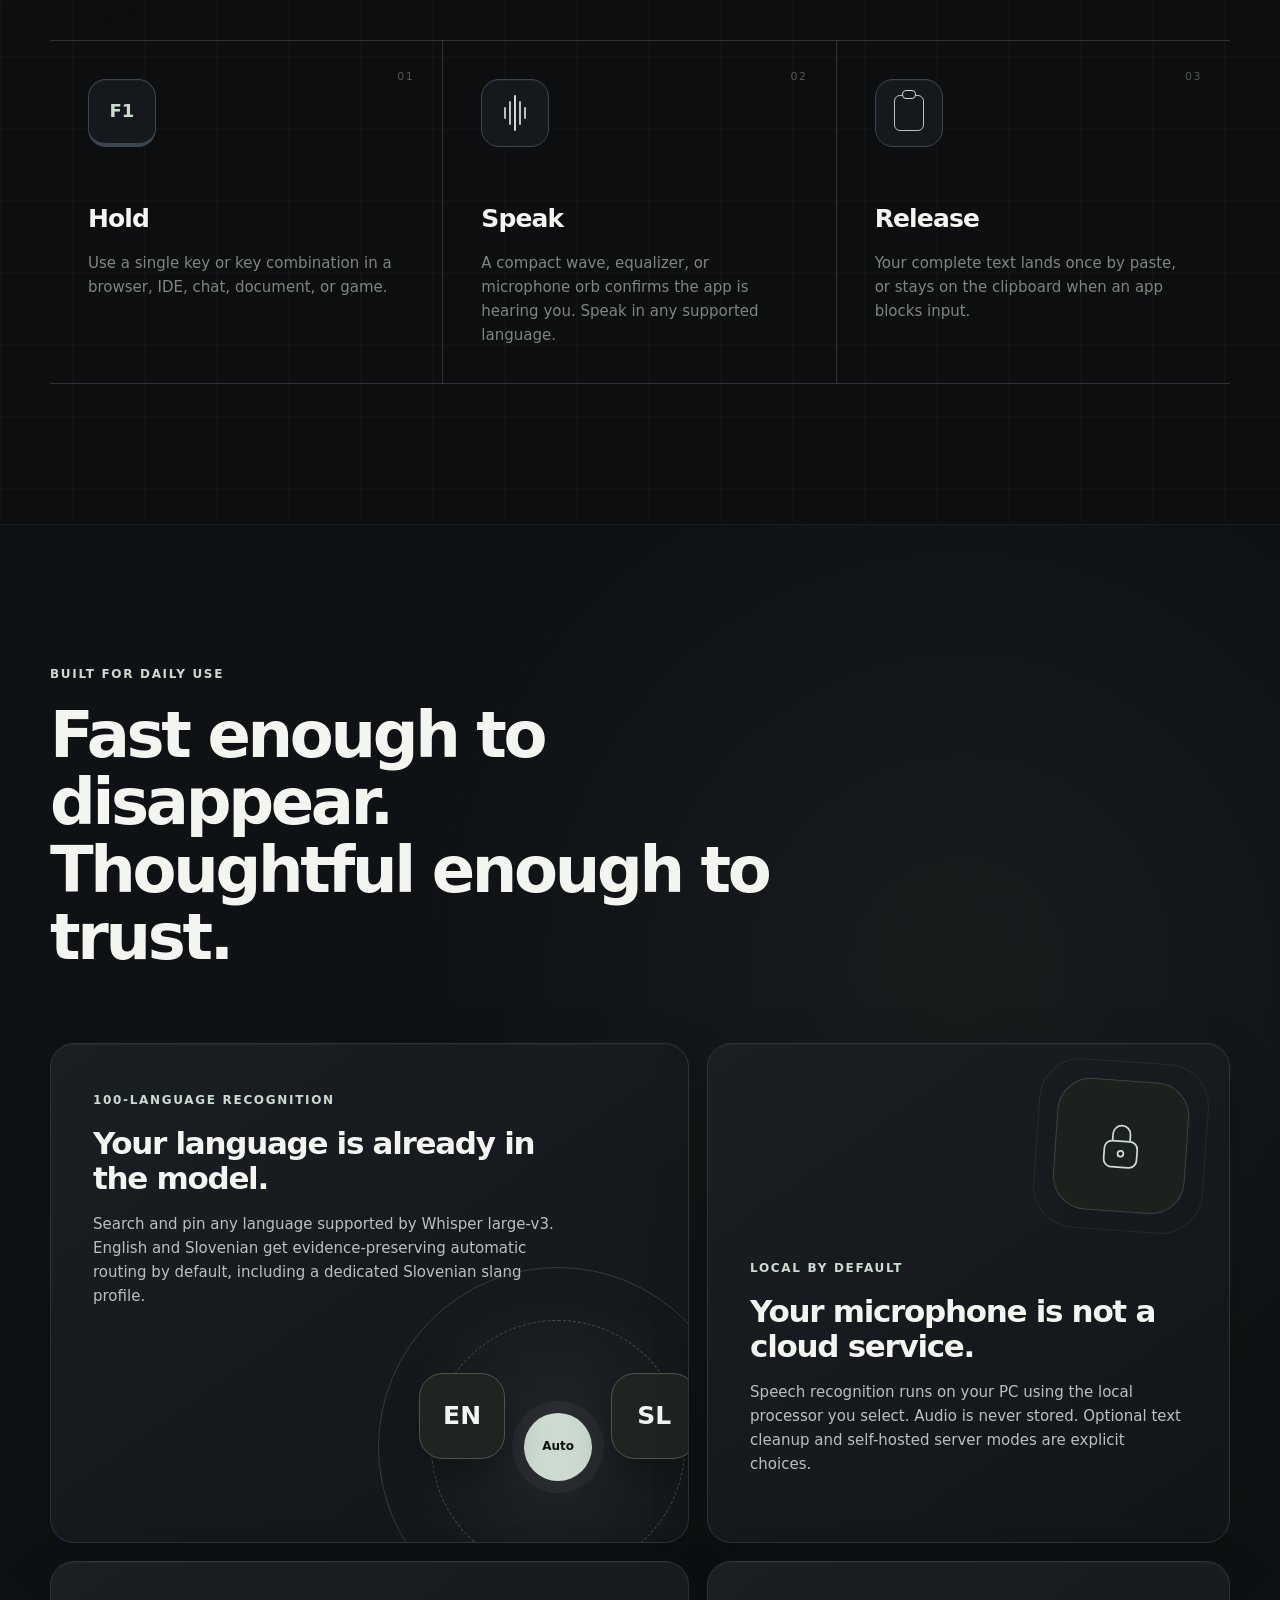
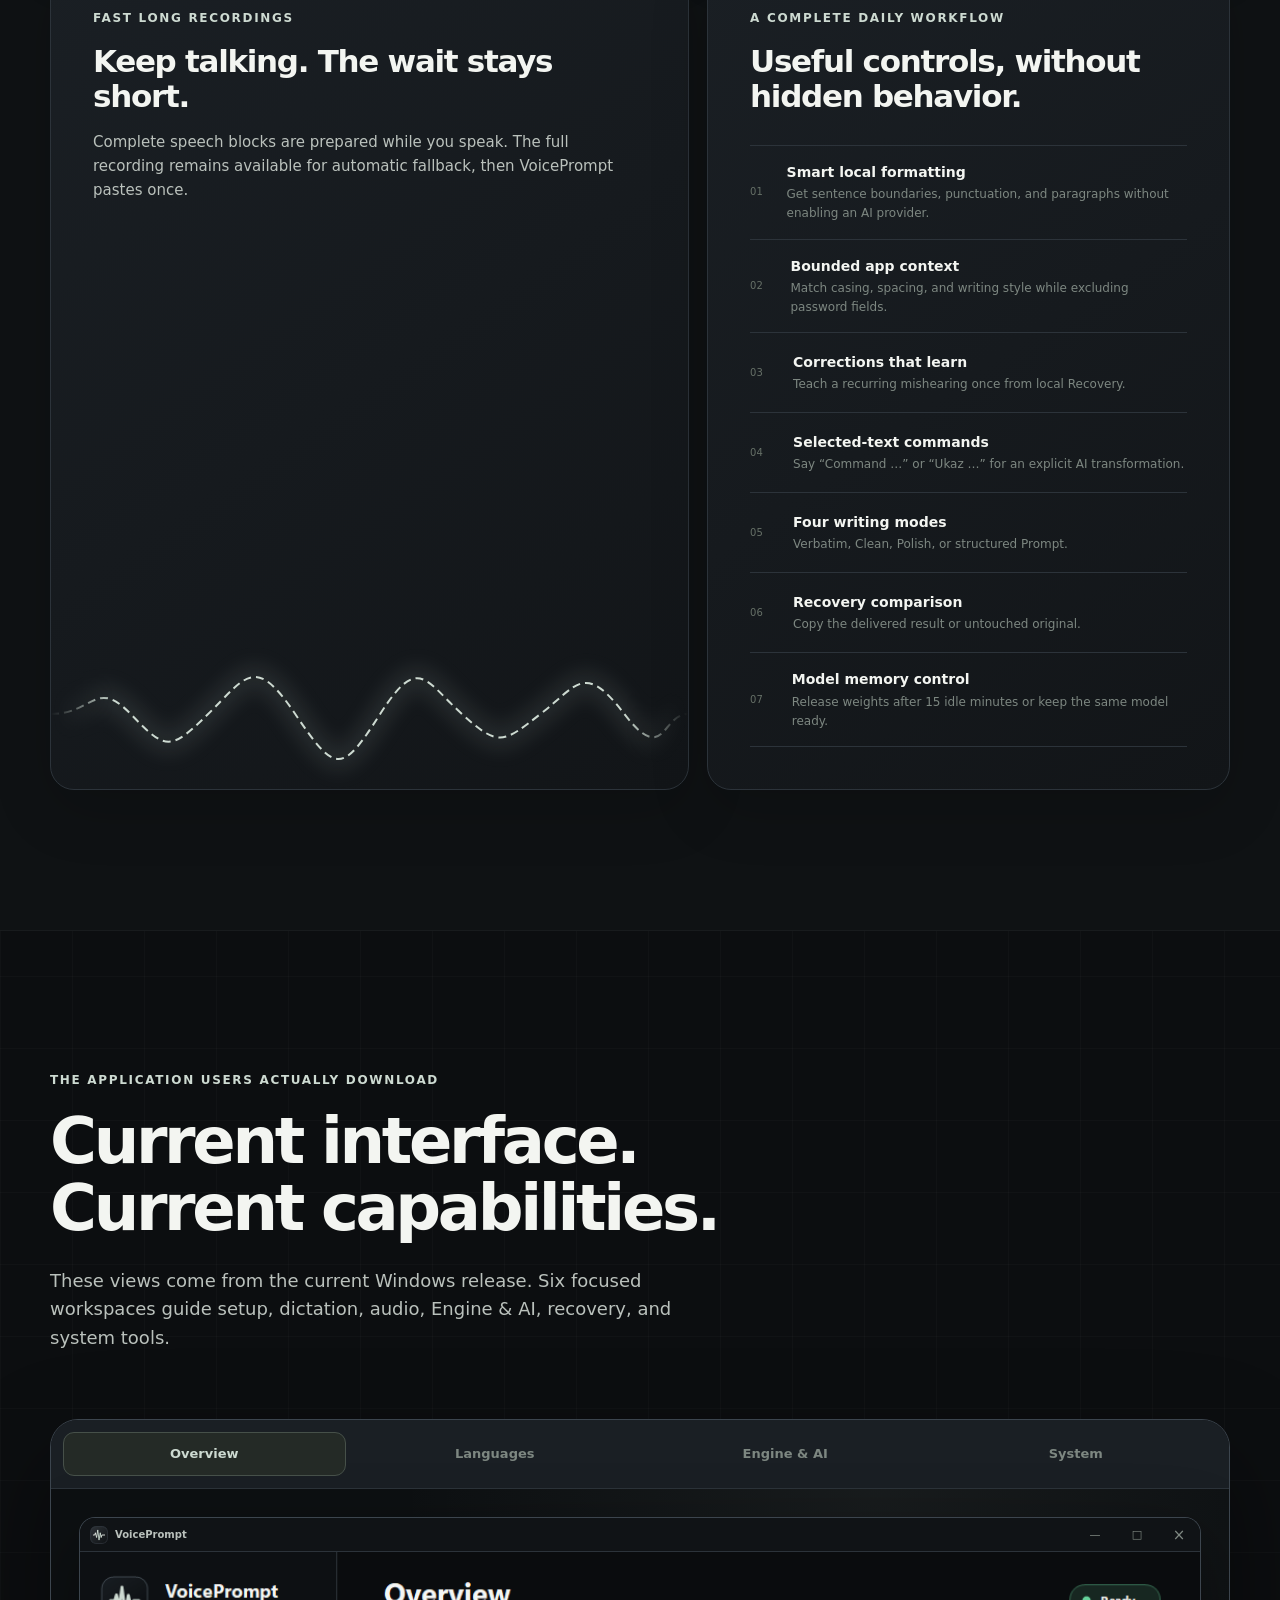
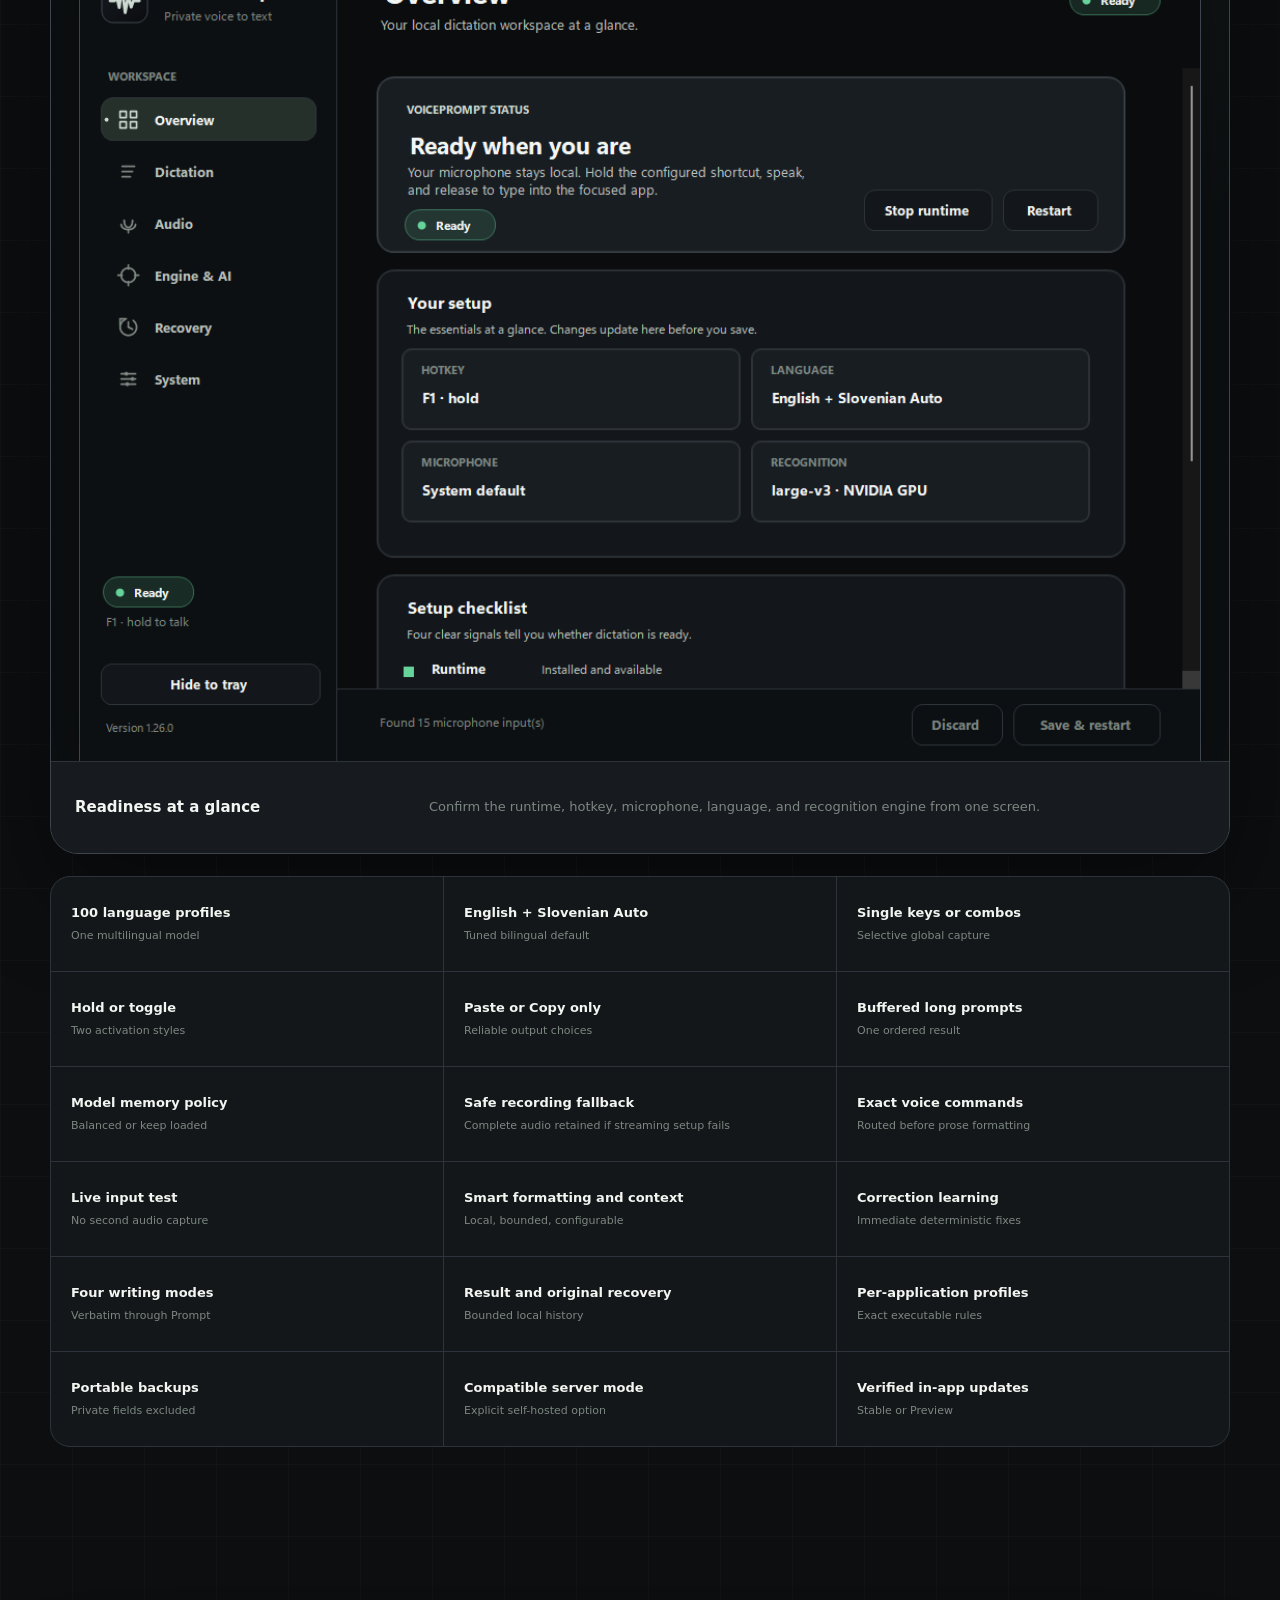
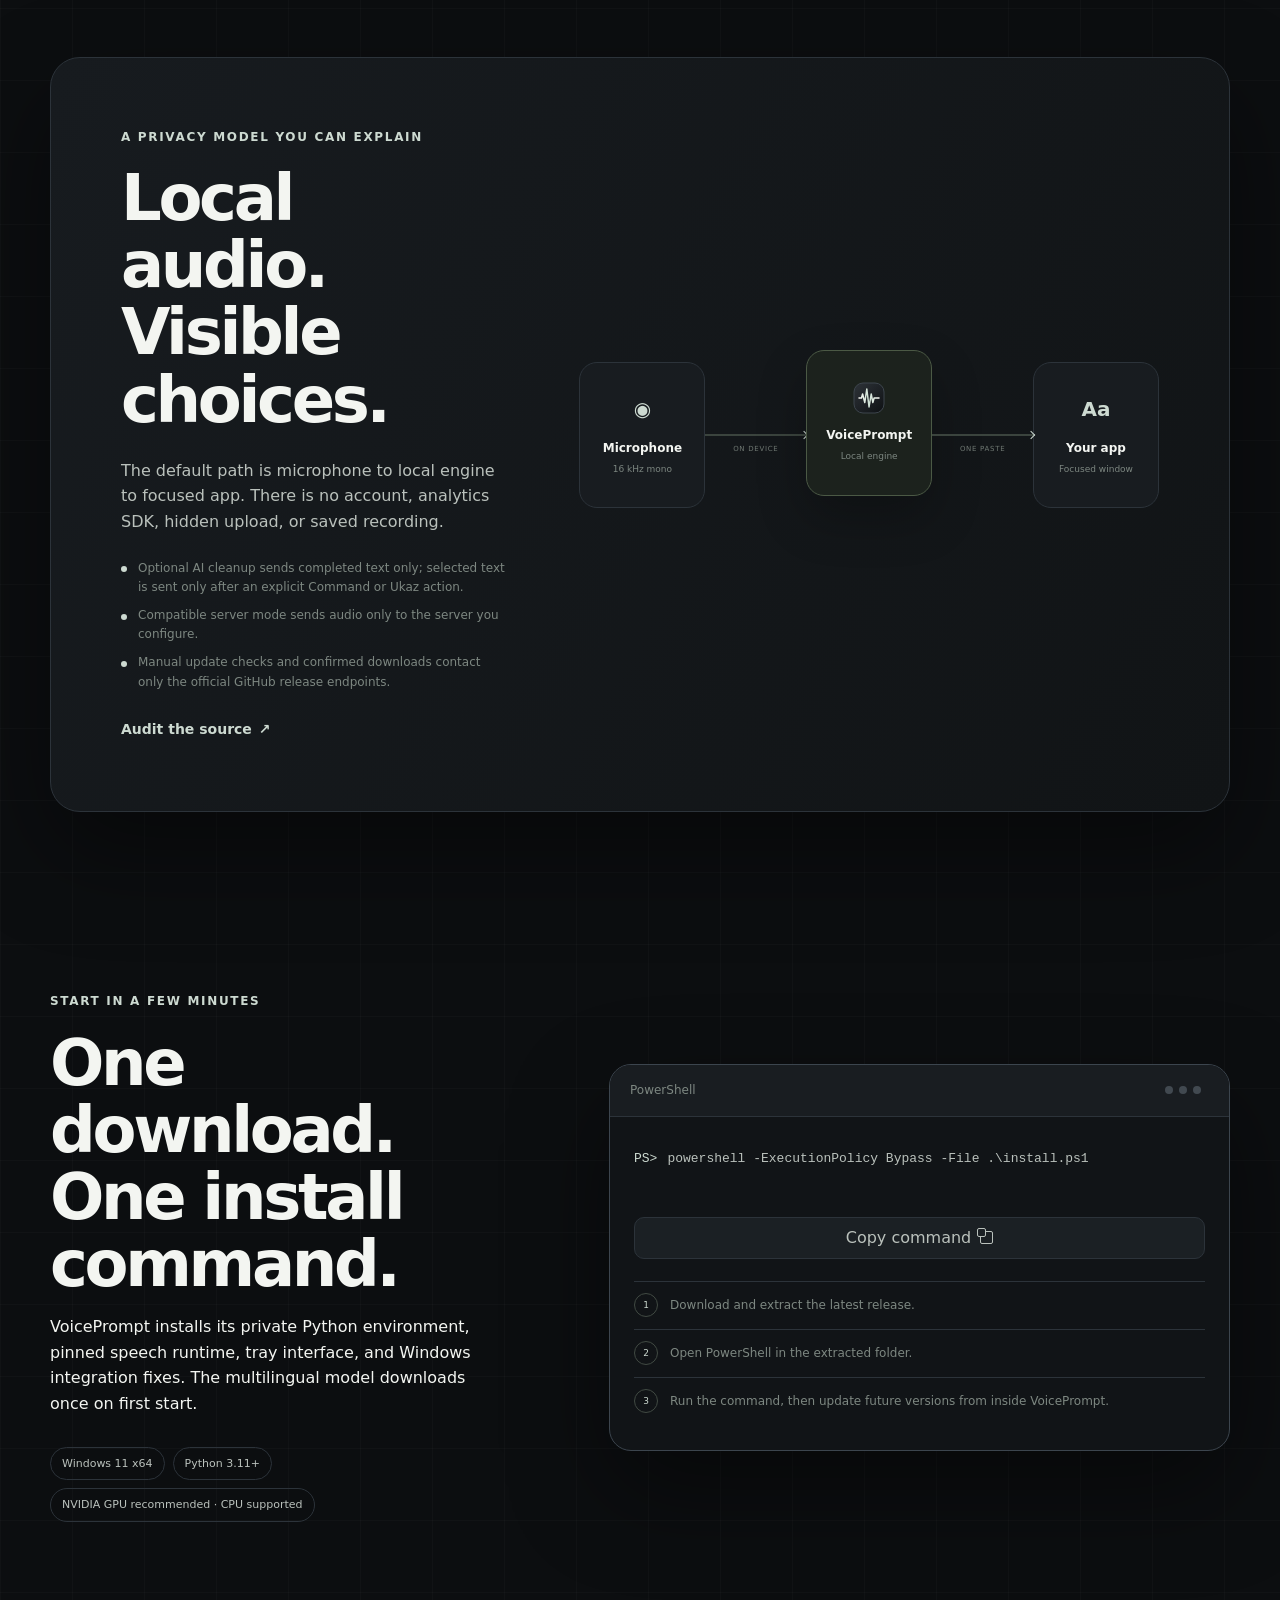
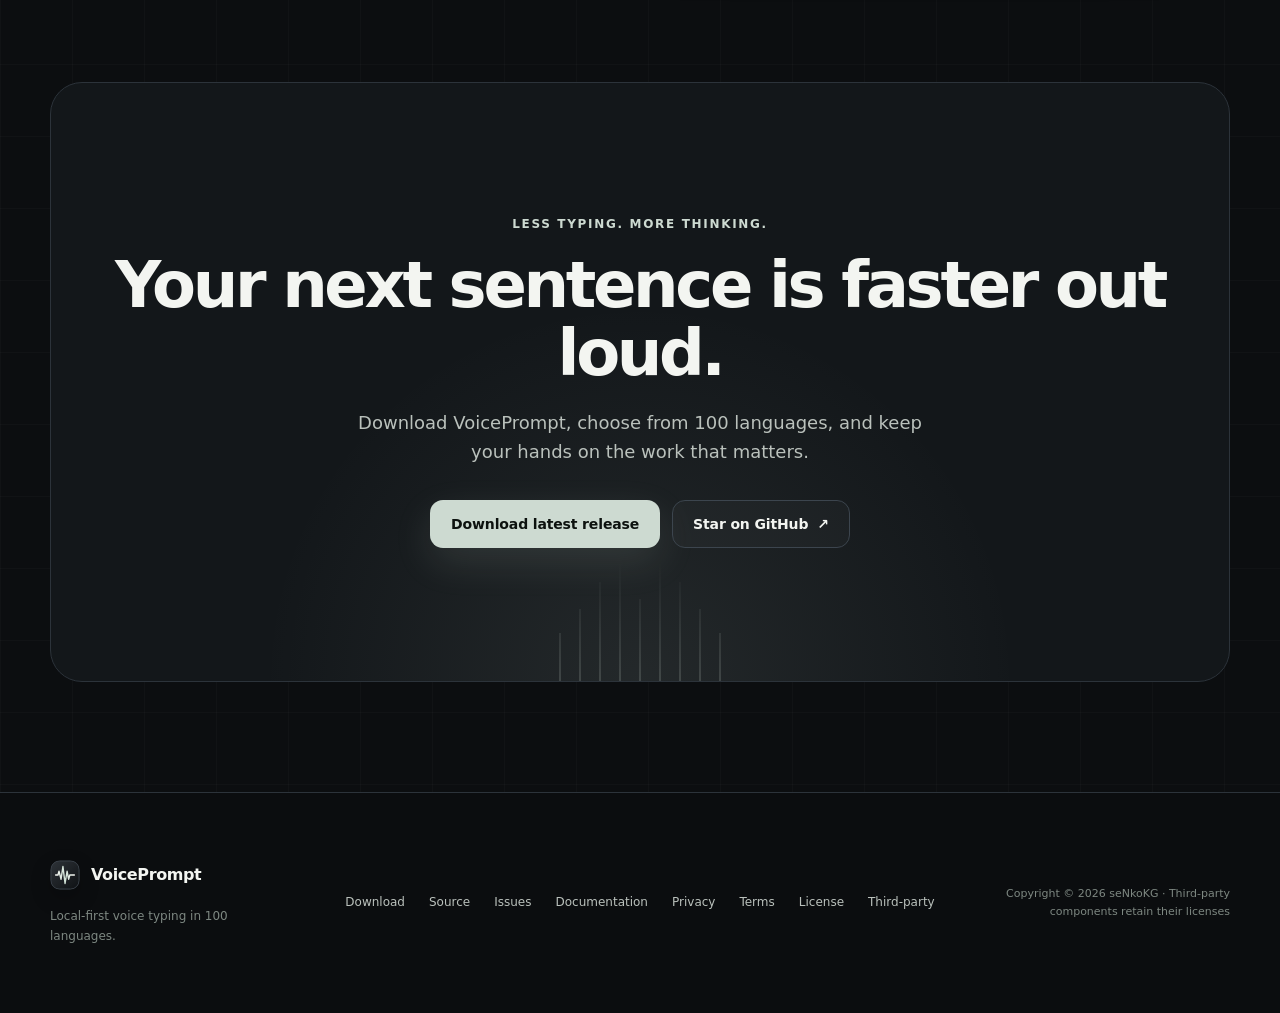
==== commit f5e97822: "feat(release): harden voice pipeline Avoid clipped cold-start audio and formatting boundary corrupti" ====
--- a/docs/index.html
+++ b/docs/index.html
@@ -5,10 +5,10 @@
   <meta name="viewport" content="width=device-width, initial-scale=1">
   <meta name="theme-color" content="#0c0e10">
   <meta name="color-scheme" content="dark">
-  <meta name="description" content="VoicePrompt is private, GPU-accelerated voice typing for Windows with 100 Whisper languages, smart local formatting, app context, correction learning, and explicit AI commands.">
+  <meta name="description" content="VoicePrompt is private, local-first voice typing for Windows with 100 Whisper languages, smart formatting, model-memory control, correction learning, and explicit AI commands.">
   <meta property="og:type" content="website">
   <meta property="og:title" content="VoicePrompt — private voice typing for Windows">
-  <meta property="og:description" content="Dictate in any of 100 Whisper languages with local smart formatting, app-aware context, correction learning, and tuned English and Slovenian Auto.">
+  <meta property="og:description" content="Dictate in any of 100 Whisper languages with local smart formatting, app-aware context, model-memory control, and tuned English and Slovenian Auto.">
   <meta property="og:url" content="https://senkokg.github.io/VoicePrompt/">
   <meta property="og:image" content="https://raw.githubusercontent.com/seNkoKG/VoicePrompt/main/assets/logo.png">
   <meta name="twitter:card" content="summary_large_image">
@@ -23,11 +23,12 @@
     "name": "VoicePrompt",
     "applicationCategory": "UtilitiesApplication",
     "operatingSystem": "Windows 11",
-    "description": "Private, GPU-accelerated voice-to-text dictation for Windows with 100 supported Whisper languages.",
-    "downloadUrl": "https://senkokg.github.io/VoicePrompt/downloads/VoicePrompt-v1.25.0-windows-x64.zip",
+    "description": "Private, local-first voice-to-text dictation for Windows with 100 supported Whisper languages.",
+    "softwareVersion": "1.26.0",
+    "downloadUrl": "https://senkokg.github.io/VoicePrompt/downloads/VoicePrompt-v1.26.0-windows-x64.zip",
     "isAccessibleForFree": true,
-    "softwareRequirements": "Windows 11, Python 3.11 or newer, NVIDIA GPU",
-    "featureList": "100 Whisper languages, English and Slovenian Auto, local smart formatting, bounded application context, correction learning, selected-text AI commands, resilient global push-to-talk hotkeys, long-recording buffering, transcript recovery, reusable snippets, application profiles, verified in-app updates"
+    "softwareRequirements": "Windows 11 x64, Python 3.11 or newer; NVIDIA GPU recommended, CPU supported",
+    "featureList": "100 Whisper languages, English and Slovenian Auto, local smart formatting, bounded application context, model-memory policy, safe full-audio recording fallback, correction learning, selected-text AI commands, resilient global push-to-talk hotkeys, long-recording buffering, transcript recovery, reusable snippets, application profiles, verified in-app updates"
   }
   </script>
 </head>
@@ -51,7 +52,7 @@
         <a href="#features">Features</a>
         <a href="#privacy">Privacy</a>
         <a href="https://github.com/seNkoKG/VoicePrompt" target="_blank" rel="noreferrer">GitHub <span aria-hidden="true">↗</span></a>
-        <a class="button button-small button-light" href="downloads/VoicePrompt-v1.25.0-windows-x64.zip" download>Download</a>
+        <a class="button button-small button-light" href="downloads/VoicePrompt-v1.26.0-windows-x64.zip" download>Download</a>
       </div>
     </nav>
   </header>
@@ -63,7 +64,7 @@
         <h1>Speak naturally.<br><span>Type anywhere.</span></h1>
         <p class="hero-lede">Hold one key, say what you mean, and release. VoicePrompt recognizes any of Whisper's 100 languages, formats the result for the active app, and puts it where you are already working.</p>
         <div class="hero-actions">
-          <a class="button button-primary" href="downloads/VoicePrompt-v1.25.0-windows-x64.zip" download>
+          <a class="button button-primary" href="downloads/VoicePrompt-v1.26.0-windows-x64.zip" download>
             <svg aria-hidden="true" viewBox="0 0 20 20"><path d="M10 2v10m0 0 4-4m-4 4L6 8M3 15.5h14"/></svg>
             Download for Windows
           </a>
@@ -95,7 +96,7 @@
 
     <section class="trust-strip shell reveal" aria-label="Product highlights">
       <div><strong>Local-first</strong><span>Private audio pipeline</span></div>
-      <div><strong>Low idle use</strong><span>Weights release after 15 min</span></div>
+      <div><strong>Model memory control</strong><span>Release after 15 min or keep loaded</span></div>
       <div><strong>100 languages</strong><span>EN + SL Auto by default</span></div>
       <div><strong>Release gated</strong><span>Verified before publishing</span></div>
     </section>
@@ -166,7 +167,7 @@
             </div>
             <span class="card-tag">Local by default</span>
             <h3>Your microphone is not a cloud service.</h3>
-            <p>Speech recognition runs on your GPU. Audio is never stored. Optional text cleanup and self-hosted server modes are explicit choices.</p>
+            <p>Speech recognition runs on your PC using the local processor you select. Audio is never stored. Optional text cleanup and self-hosted server modes are explicit choices.</p>
           </article>
 
           <article class="bento-card bento-wave reveal">
@@ -191,6 +192,7 @@
               <div><i>04</i><span><strong>Selected-text commands</strong><small>Say “Command …” or “Ukaz …” for an explicit AI transformation.</small></span></div>
               <div><i>05</i><span><strong>Four writing modes</strong><small>Verbatim, Clean, Polish, or structured Prompt.</small></span></div>
               <div><i>06</i><span><strong>Recovery comparison</strong><small>Copy the delivered result or untouched original.</small></span></div>
+              <div><i>07</i><span><strong>Model memory control</strong><small>Release weights after 15 idle minutes or keep the same model ready.</small></span></div>
             </div>
           </article>
         </div>
@@ -206,8 +208,8 @@
       <div class="interface-showcase reveal" data-interface-showcase>
         <div class="interface-tabs" role="tablist" aria-label="VoicePrompt interface views">
           <button type="button" role="tab" aria-controls="interface-panel" aria-selected="true" data-shot="assets/app-overview.png" data-alt="VoicePrompt Overview with readiness and setup cards" data-title="Readiness at a glance" data-copy="Confirm the runtime, hotkey, microphone, language, and recognition engine from one screen.">Overview</button>
-          <button type="button" role="tab" aria-controls="interface-panel" aria-selected="false" tabindex="-1" data-shot="assets/app-languages.png" data-alt="VoicePrompt Dictation page with automatic English and Slovenian detection plus an additional-language catalog" data-title="100 language profiles" data-copy="Keep fast English + Slovenian Auto as the default, or add any of Whisper's 98 other languages with portable context and corrections.">Languages</button>
-          <button type="button" role="tab" aria-controls="interface-panel" aria-selected="false" tabindex="-1" data-shot="assets/app-writing.png" data-alt="VoicePrompt Engine and AI page with Verbatim, Clean, Polish, and Prompt writing modes" data-title="Local first, optional intelligence" data-copy="Verbatim adds no provider delay. Clean, Polish, and Prompt are explicit text-only options with strict fallback.">Writing modes</button>
+          <button type="button" role="tab" aria-controls="interface-panel" aria-selected="false" tabindex="-1" data-shot="assets/app-languages.png" data-alt="VoicePrompt Dictation page with English and Slovenian Auto, an additional-language picker, recognition context, and corrections" data-title="100 language profiles" data-copy="Keep fast English + Slovenian Auto as the default, or choose any of Whisper's 98 other languages with portable context and corrections.">Languages</button>
+          <button type="button" role="tab" aria-controls="interface-panel" aria-selected="false" tabindex="-1" data-shot="assets/app-writing.png" data-alt="VoicePrompt Engine and AI page with precision, model-memory, and optional writing-mode controls" data-title="Speed, memory, and optional AI" data-copy="Tune local precision, release or retain the same model after idle, and keep text-only cleanup explicitly opt-in.">Engine &amp; AI</button>
           <button type="button" role="tab" aria-controls="interface-panel" aria-selected="false" tabindex="-1" data-shot="assets/app-system.png" data-alt="VoicePrompt System page showing local diagnostics and manual verified application updates" data-title="Diagnostics and safe updates" data-copy="Inspect local runtime health, choose Stable or Preview, and install a SHA-256-verified release without leaving VoicePrompt.">System</button>
         </div>
         <div class="interface-stage" id="interface-panel" role="tabpanel">
@@ -231,6 +233,9 @@
         <li><strong>Hold or toggle</strong><span>Two activation styles</span></li>
         <li><strong>Paste or Copy only</strong><span>Reliable output choices</span></li>
         <li><strong>Buffered long prompts</strong><span>One ordered result</span></li>
+        <li><strong>Model memory policy</strong><span>Balanced or keep loaded</span></li>
+        <li><strong>Safe recording fallback</strong><span>Complete audio retained if streaming setup fails</span></li>
+        <li><strong>Exact voice commands</strong><span>Routed before prose formatting</span></li>
         <li><strong>Live input test</strong><span>No second audio capture</span></li>
         <li><strong>Smart formatting and context</strong><span>Local, bounded, configurable</span></li>
         <li><strong>Correction learning</strong><span>Immediate deterministic fixes</span></li>
@@ -248,7 +253,7 @@
         <div class="privacy-copy">
           <p class="kicker">A privacy model you can explain</p>
           <h2>Local audio.<br>Visible choices.</h2>
-          <p>The default path is microphone to local GPU to focused app. There is no account, analytics SDK, hidden upload, or saved recording.</p>
+          <p>The default path is microphone to local engine to focused app. There is no account, analytics SDK, hidden upload, or saved recording.</p>
           <ul class="privacy-details">
             <li>Optional AI cleanup sends completed text only; selected text is sent only after an explicit Command or Ukaz action.</li>
             <li>Compatible server mode sends audio only to the server you configure.</li>
@@ -259,7 +264,7 @@
         <div class="privacy-flow" aria-label="Private data flow">
           <div class="flow-node"><span class="flow-icon">◉</span><strong>Microphone</strong><small>16 kHz mono</small></div>
           <div class="flow-line"><i></i><span>on device</span></div>
-          <div class="flow-node featured"><img src="assets/mark.svg" alt="" width="32" height="32"><strong>VoicePrompt</strong><small>Local GPU</small></div>
+          <div class="flow-node featured"><img src="assets/mark.svg" alt="" width="32" height="32"><strong>VoicePrompt</strong><small>Local engine</small></div>
           <div class="flow-line"><i></i><span>one paste</span></div>
           <div class="flow-node"><span class="flow-icon">Aa</span><strong>Your app</strong><small>Focused window</small></div>
         </div>
@@ -272,7 +277,7 @@
           <p class="kicker">Start in a few minutes</p>
           <h2>One download.<br>One install command.</h2>
           <p>VoicePrompt installs its private Python environment, pinned speech runtime, tray interface, and Windows integration fixes. The multilingual model downloads once on first start.</p>
-          <div class="requirements"><span>Windows 11 x64</span><span>Python 3.11+</span><span>NVIDIA GPU</span></div>
+          <div class="requirements"><span>Windows 11 x64</span><span>Python 3.11+</span><span>NVIDIA GPU recommended · CPU supported</span></div>
         </div>
         <div class="install-card reveal reveal-delay-one">
           <div class="terminal-bar"><span>PowerShell</span><i></i></div>
@@ -295,7 +300,7 @@
       <h2>Your next sentence is faster out loud.</h2>
       <p>Download VoicePrompt, choose from 100 languages, and keep your hands on the work that matters.</p>
       <div class="hero-actions centered">
-        <a class="button button-primary" href="downloads/VoicePrompt-v1.25.0-windows-x64.zip" download>Download latest release</a>
+        <a class="button button-primary" href="downloads/VoicePrompt-v1.26.0-windows-x64.zip" download>Download latest release</a>
         <a class="button button-ghost" href="https://github.com/seNkoKG/VoicePrompt">Star on GitHub <span aria-hidden="true">↗</span></a>
       </div>
     </section>
@@ -308,7 +313,7 @@
         <p>Local-first voice typing in 100 languages.</p>
       </div>
       <div class="footer-links">
-        <a href="downloads/VoicePrompt-v1.25.0-windows-x64.zip" download>Download</a>
+        <a href="downloads/VoicePrompt-v1.26.0-windows-x64.zip" download>Download</a>
         <a href="https://github.com/seNkoKG/VoicePrompt">Source</a>
         <a href="https://github.com/seNkoKG/VoicePrompt/issues">Issues</a>
         <a href="https://github.com/seNkoKG/VoicePrompt/blob/main/README.md">Documentation</a>
